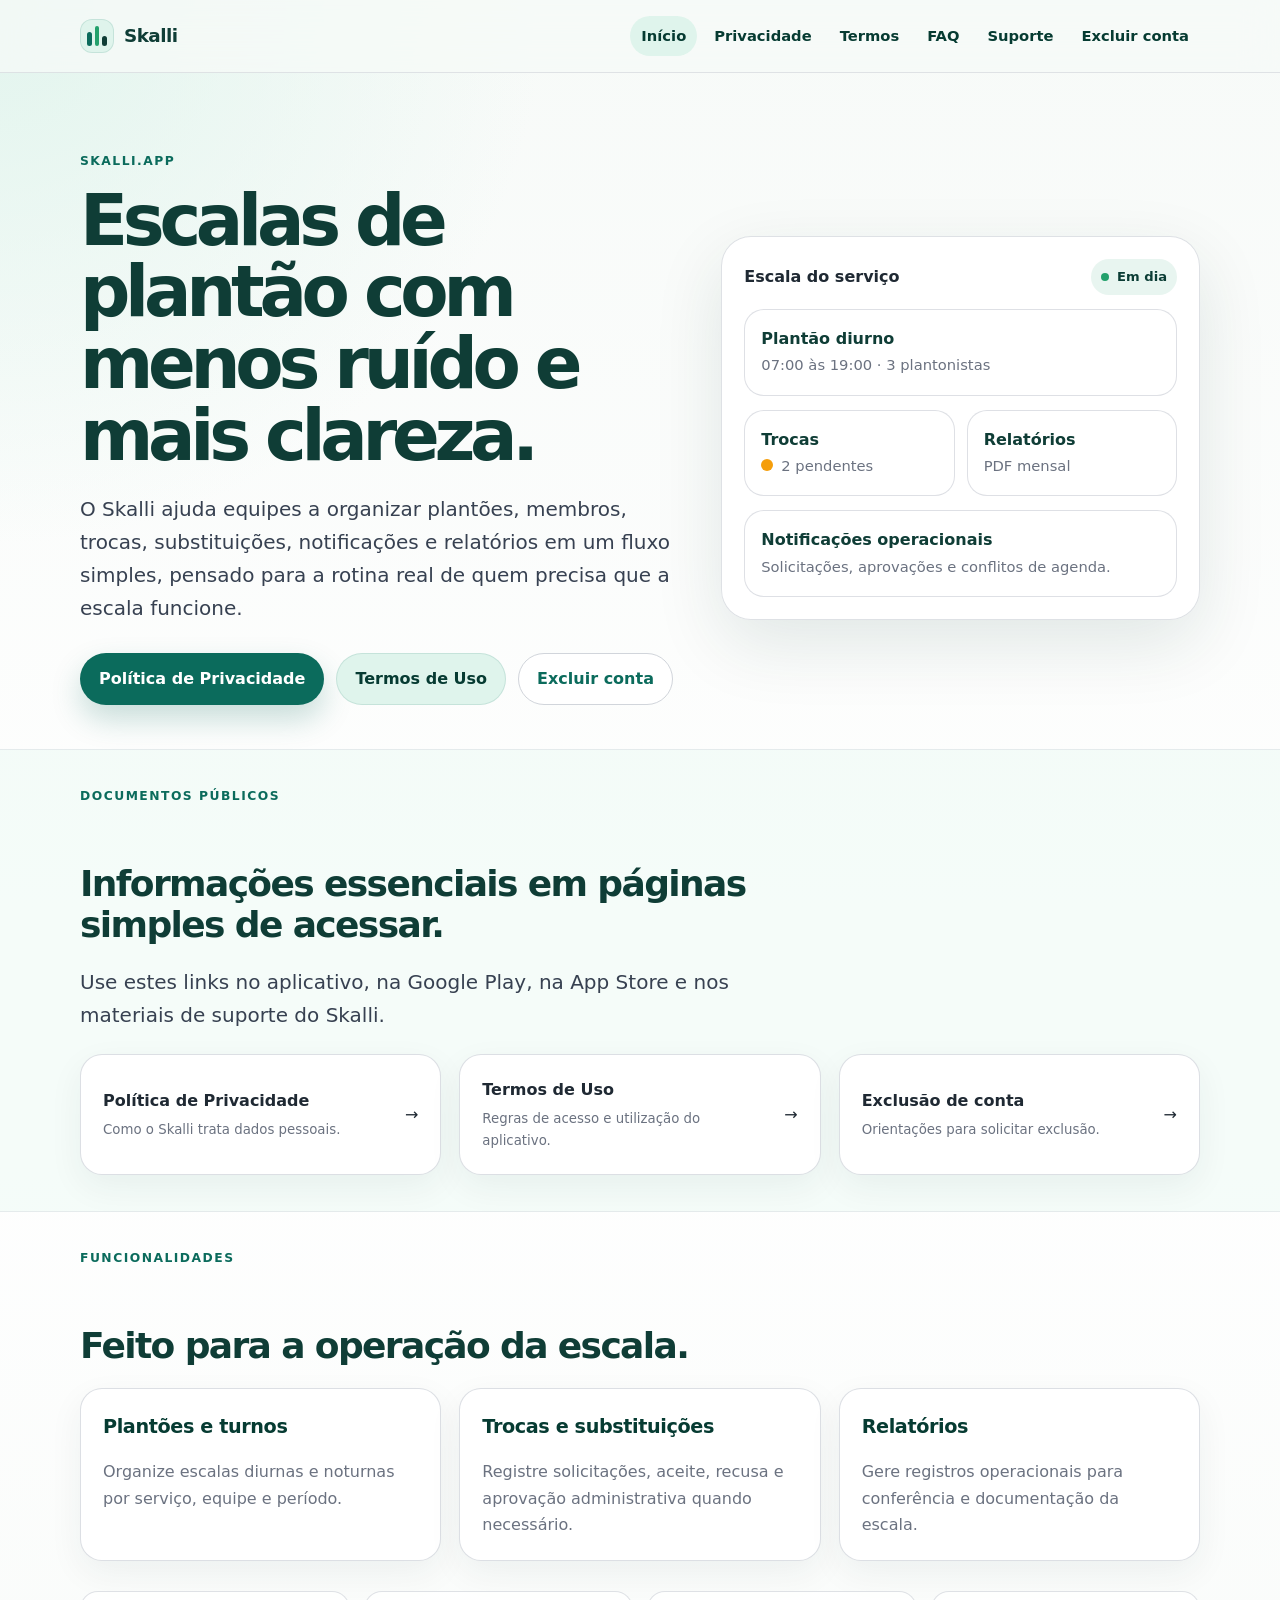
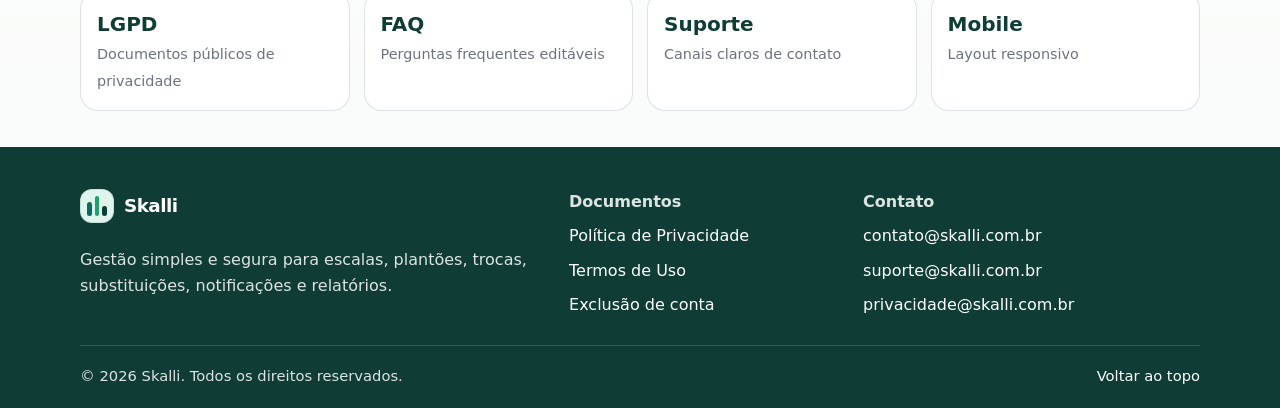
==== index.html @ e12bf433 "Add files via upload" ====
<!doctype html>
<html lang="pt-BR">
<head>
  <meta charset="utf-8">
  <meta name="viewport" content="width=device-width, initial-scale=1">
  <title>Início | Skalli</title>
  <meta name="description" content="Skalli - gestão de escalas profissionais">
  <meta name="theme-color" content="#0b6b5c">
  <link rel="stylesheet" href="assets/css/styles.css">
</head>
<body>
  <a class="skip-link" href="#conteudo">Pular para o conteúdo</a>
  <header class="site-header">
    <div class="container header-inner">
      <a class="brand" href="" aria-label="Skalli - início">
        <span class="brand-mark" aria-hidden="true"><i></i><i></i><i></i></span>
        <span>Skalli</span>
      </a>
      <nav class="site-nav" aria-label="Navegação principal">
        <a class="active" href="">Início</a><a class="" href="privacidade/">Privacidade</a><a class="" href="termos/">Termos</a><a class="" href="faq/">FAQ</a><a class="" href="suporte/">Suporte</a><a class="" href="excluir-conta/">Excluir conta</a>
      </nav>
    </div>
  </header>
  <main id="conteudo">
    
<section class="hero">
  <div class="container hero-grid">
    <div>
      <p class="eyebrow">Skalli.app</p>
      <h1>Escalas de plantão com menos ruído e mais clareza.</h1>
      <p class="lead">O Skalli ajuda equipes a organizar plantões, membros, trocas, substituições, notificações e relatórios em um fluxo simples, pensado para a rotina real de quem precisa que a escala funcione.</p>
      <div class="hero-actions">
        <a class="button primary" href="privacidade/">Política de Privacidade</a>
        <a class="button secondary" href="termos/">Termos de Uso</a>
        <a class="button light" href="excluir-conta/">Excluir conta</a>
      </div>
    </div>
    <div class="mock-card app-preview" aria-label="Prévia ilustrativa do Skalli">
      <div class="preview-top">
        <strong>Escala do serviço</strong>
        <span class="pill">Em dia</span>
      </div>
      <div class="shift-card">
        <strong>Plantão diurno</strong>
        <span>07:00 às 19:00 · 3 plantonistas</span>
      </div>
      <div class="preview-row">
        <div class="shift-card"><strong>Trocas</strong><span><span class="status-dot"></span>2 pendentes</span></div>
        <div class="shift-card"><strong>Relatórios</strong><span>PDF mensal</span></div>
      </div>
      <div class="shift-card">
        <strong>Notificações operacionais</strong>
        <span>Solicitações, aprovações e conflitos de agenda.</span>
      </div>
    </div>
  </div>
</section>
<section class="section alt">
  <div class="container">
    <div class="section-heading">
      <p class="eyebrow">Documentos públicos</p>
      <h2>Informações essenciais em páginas simples de acessar.</h2>
      <p class="lead">Use estes links no aplicativo, na Google Play, na App Store e nos materiais de suporte do Skalli.</p>
    </div>
    <div class="card-grid">
      <a class="card card-link" href="privacidade/"><span><strong>Política de Privacidade</strong><small>Como o Skalli trata dados pessoais.</small></span><span>→</span></a>
      <a class="card card-link" href="termos/"><span><strong>Termos de Uso</strong><small>Regras de acesso e utilização do aplicativo.</small></span><span>→</span></a>
      <a class="card card-link" href="excluir-conta/"><span><strong>Exclusão de conta</strong><small>Orientações para solicitar exclusão.</small></span><span>→</span></a>
    </div>
  </div>
</section>
<section class="section">
  <div class="container">
    <div class="section-heading">
      <p class="eyebrow">Funcionalidades</p>
      <h2>Feito para a operação da escala.</h2>
    </div>
    <div class="card-grid">
      <div class="card"><h3>Plantões e turnos</h3><p>Organize escalas diurnas e noturnas por serviço, equipe e período.</p></div>
      <div class="card"><h3>Trocas e substituições</h3><p>Registre solicitações, aceite, recusa e aprovação administrativa quando necessário.</p></div>
      <div class="card"><h3>Relatórios</h3><p>Gere registros operacionais para conferência e documentação da escala.</p></div>
    </div>
    <div class="info-strip">
      <div class="metric"><strong>LGPD</strong><span>Documentos públicos de privacidade</span></div>
      <div class="metric"><strong>FAQ</strong><span>Perguntas frequentes editáveis</span></div>
      <div class="metric"><strong>Suporte</strong><span>Canais claros de contato</span></div>
      <div class="metric"><strong>Mobile</strong><span>Layout responsivo</span></div>
    </div>
  </div>
</section>

  </main>
  <footer class="site-footer">
    <div class="container footer-grid">
      <div>
        <a class="brand footer-brand" href="" aria-label="Skalli - início">
          <span class="brand-mark" aria-hidden="true"><i></i><i></i><i></i></span>
          <span>Skalli</span>
        </a>
        <p>Gestão simples e segura para escalas, plantões, trocas, substituições, notificações e relatórios.</p>
      </div>
      <div>
        <strong>Documentos</strong>
        <a href="privacidade/">Política de Privacidade</a>
        <a href="termos/">Termos de Uso</a>
        <a href="excluir-conta/">Exclusão de conta</a>
      </div>
      <div>
        <strong>Contato</strong>
        <a href="mailto:contato@skalli.com.br">contato@skalli.com.br</a>
        <a href="mailto:suporte@skalli.com.br">suporte@skalli.com.br</a>
        <a href="mailto:privacidade@skalli.com.br">privacidade@skalli.com.br</a>
      </div>
    </div>
    <div class="container footer-bottom">
      <span>© 2026 Skalli. Todos os direitos reservados.</span>
      <a href="#conteudo">Voltar ao topo</a>
    </div>
  </footer>
</body>
</html>
---- assets/css/styles.css ----
:root {
  --primary: #0b6b5c;
  --secondary: #22a06b;
  --tertiary: #84b8a7;
  --alternate: #e5e7eb;
  --text: #1f2933;
  --muted: #6b7280;
  --bg: #f7faf8;
  --surface: #ffffff;
  --accent-1: #0f3d36;
  --accent-2: #dff4ec;
  --accent-3: #d1d5db;
  --accent-4: #f3f6f4;
  --success: #22a06b;
  --error: #c62828;
  --warning: #f59e0b;
  --info: #2563eb;
  --primary-container: #dff4ec;
  --on-primary-container: #063b32;
  --secondary-container: #e8f5f0;
  --on-secondary-container: #0b3d35;
  --surface-variant: #f3f6f4;
  --on-surface-variant: #6b7280;
  --on-primary-80: #374151;
  --accent-10: #fff4e5;
  --shadow: 0 24px 70px rgba(6, 59, 50, .11);
  --radius-xl: 30px;
  --radius-lg: 22px;
  --radius-md: 16px;
}
* { box-sizing: border-box; }
html { scroll-behavior: smooth; }
body {
  margin: 0;
  font-family: Inter, ui-sans-serif, system-ui, -apple-system, BlinkMacSystemFont, "Segoe UI", sans-serif;
  color: var(--text);
  background:
    radial-gradient(circle at top left, rgba(223, 244, 236, .88), transparent 34rem),
    linear-gradient(180deg, #f7faf8 0%, #ffffff 52%, #f7faf8 100%);
  line-height: 1.65;
}
a { color: var(--primary); text-decoration: none; }
a:hover { text-decoration: underline; }
.container { width: min(1120px, calc(100% - 32px)); margin: 0 auto; }
.skip-link { position: absolute; left: -999px; top: 8px; background: var(--primary); color: #fff; padding: 10px 14px; border-radius: 999px; z-index: 10; }
.skip-link:focus { left: 16px; }
.site-header { position: sticky; top: 0; z-index: 5; backdrop-filter: blur(18px); background: rgba(247,250,248,.78); border-bottom: 1px solid rgba(209,213,219,.65); }
.header-inner { display: flex; align-items: center; justify-content: space-between; gap: 20px; padding: 16px 0; }
.brand { display: inline-flex; align-items: center; gap: 10px; color: var(--accent-1); font-weight: 820; font-size: 1.15rem; letter-spacing: -.03em; }
.brand:hover { text-decoration: none; }
.brand-mark { width: 34px; height: 34px; border-radius: 12px; background: var(--primary-container); display: inline-flex; align-items: end; justify-content: center; gap: 3px; padding: 7px; box-shadow: inset 0 0 0 1px rgba(11,107,92,.12); }
.brand-mark i { display: block; width: 6px; border-radius: 999px; background: var(--primary); }
.brand-mark i:nth-child(1) { height: 14px; }
.brand-mark i:nth-child(2) { height: 20px; background: var(--secondary); }
.brand-mark i:nth-child(3) { height: 10px; background: var(--accent-1); }
.site-nav { display: flex; align-items: center; gap: 6px; flex-wrap: wrap; justify-content: flex-end; }
.site-nav a { color: var(--on-primary-container); font-weight: 680; font-size: .92rem; padding: 8px 11px; border-radius: 999px; }
.site-nav a:hover, .site-nav a.active { background: var(--primary-container); text-decoration: none; }
.hero { padding: 78px 0 44px; }
.hero-grid { display: grid; grid-template-columns: 1.12fr .88fr; gap: 32px; align-items: center; }
.eyebrow { margin: 0 0 14px; text-transform: uppercase; letter-spacing: .12em; font-size: .77rem; color: var(--primary); font-weight: 850; }
h1 { margin: 0; font-size: clamp(2.15rem, 6vw, 4.4rem); line-height: 1.02; letter-spacing: -.075em; color: var(--accent-1); }
h2 { margin: 56px 0 16px; font-size: clamp(1.55rem, 4vw, 2.25rem); line-height: 1.16; letter-spacing: -.045em; color: var(--accent-1); }
h3 { margin: 34px 0 12px; font-size: 1.2rem; letter-spacing: -.02em; color: var(--on-primary-container); }
.lead { max-width: 720px; font-size: clamp(1.05rem, 2vw, 1.25rem); color: var(--on-primary-80, #374151); margin: 20px 0 0; }
.hero-actions { display: flex; gap: 12px; flex-wrap: wrap; margin-top: 28px; }
.button { display: inline-flex; align-items: center; justify-content: center; min-height: 46px; padding: 12px 18px; border-radius: 999px; font-weight: 800; border: 1px solid transparent; }
.button.primary { background: var(--primary); color: white; box-shadow: 0 14px 30px rgba(11,107,92,.22); }
.button.secondary { background: var(--primary-container); color: var(--on-primary-container); border-color: rgba(11,107,92,.12); }
.button.light { background: white; color: var(--primary); border-color: var(--accent-3); }
.button:hover { text-decoration: none; transform: translateY(-1px); }
.mock-card { background: rgba(255,255,255,.88); border: 1px solid rgba(209,213,219,.7); border-radius: var(--radius-xl); box-shadow: var(--shadow); padding: 22px; }
.app-preview { display: grid; gap: 14px; }
.preview-top { display: flex; justify-content: space-between; align-items: center; }
.pill { display: inline-flex; align-items: center; gap: 8px; border-radius: 999px; padding: 7px 10px; background: var(--secondary-container); color: var(--on-secondary-container); font-weight: 800; font-size: .82rem; }
.pill::before { content: ""; width: 8px; height: 8px; border-radius: 50%; background: var(--success); }
.shift-card { border: 1px solid rgba(209,213,219,.72); border-radius: 20px; padding: 16px; background: #fff; }
.shift-card strong { display:block; color: var(--accent-1); }
.shift-card span { color: var(--muted); font-size: .92rem; }
.preview-row { display: grid; grid-template-columns: 1fr 1fr; gap: 12px; }
.status-dot { width: 12px; height: 12px; border-radius: 99px; background: var(--warning); display: inline-block; margin-right: 8px; }
.section { padding: 36px 0; }
.section.alt { background: rgba(223,244,236,.32); border-block: 1px solid rgba(209,213,219,.45); }
.section-heading { max-width: 780px; margin-bottom: 22px; }
.card-grid { display: grid; grid-template-columns: repeat(3, 1fr); gap: 18px; }
.card { background: var(--surface); border: 1px solid rgba(209,213,219,.75); border-radius: var(--radius-lg); padding: 22px; box-shadow: 0 12px 35px rgba(6,59,50,.06); }
.card h3 { margin-top: 0; }
.card p { color: var(--muted); margin-bottom: 0; }
.card-link { display:flex; justify-content:space-between; gap:16px; align-items:center; color: var(--text); }
.card-link:hover { text-decoration: none; border-color: var(--tertiary); }
.card-link small { color: var(--muted); display: block; margin-top: 5px; }
.legal-layout { display: grid; grid-template-columns: minmax(0, 1fr) 280px; gap: 34px; align-items: start; padding: 46px 0 70px; }
.legal-content { background: rgba(255,255,255,.92); border: 1px solid rgba(209,213,219,.75); border-radius: var(--radius-xl); padding: clamp(22px, 4vw, 46px); box-shadow: var(--shadow); }
.legal-hero { padding-bottom: 24px; border-bottom: 1px solid rgba(209,213,219,.7); margin-bottom: 20px; }
.doc-meta { display: inline-block; margin-top: 18px; padding: 8px 12px; border-radius: 999px; background: var(--primary-container); color: var(--on-primary-container); font-weight: 740; font-size: .9rem; }
.legal-content p { margin: 14px 0; }
.legal-content ul, .legal-content ol { background: var(--surface-variant); border-radius: var(--radius-md); padding: 16px 18px 16px 38px; }
.legal-content li { margin: 6px 0; }
.anchor { opacity: 0; margin-right: 8px; font-weight: 800; }
h2:hover .anchor, h3:hover .anchor { opacity: .55; text-decoration: none; }
.toc { position: sticky; top: 92px; background: rgba(255,255,255,.9); border: 1px solid rgba(209,213,219,.75); border-radius: 22px; padding: 18px; max-height: calc(100vh - 118px); overflow: auto; box-shadow: 0 12px 35px rgba(6,59,50,.06); }
.toc strong { display:block; margin-bottom: 10px; color: var(--accent-1); }
.toc ol { list-style: none; padding: 0; margin: 0; display:grid; gap: 8px; }
.toc a { color: var(--muted); font-size: .88rem; }
.toc a:hover { color: var(--primary); }
.detail-card { background: var(--primary-container); border-radius: var(--radius-md); padding: 16px; margin: 16px 0; display: grid; gap: 8px; }
.detail-row { display: grid; grid-template-columns: minmax(120px, .38fr) 1fr; gap: 10px; align-items: baseline; }
.detail-row strong { color: var(--on-primary-container); }
.definition { display: grid; grid-template-columns: minmax(150px, .32fr) 1fr; gap: 12px; padding: 12px 0; border-bottom: 1px solid rgba(209,213,219,.75); }
.definition strong { color: var(--accent-1); }
.info-strip { display: grid; grid-template-columns: repeat(4, 1fr); gap: 14px; margin-top: 30px; }
.metric { background: rgba(255,255,255,.82); border:1px solid rgba(209,213,219,.7); border-radius: 18px; padding: 16px; }
.metric strong { display:block; color: var(--accent-1); font-size: 1.25rem; }
.metric span { color: var(--muted); font-size: .9rem; }
.page-hero { padding: 58px 0 12px; }
.content-card { background: rgba(255,255,255,.92); border: 1px solid rgba(209,213,219,.75); border-radius: var(--radius-xl); padding: clamp(22px, 4vw, 42px); box-shadow: var(--shadow); margin: 24px 0 66px; }
.steps { counter-reset: steps; display:grid; gap:14px; padding:0; list-style:none; }
.steps li { counter-increment: steps; background: var(--surface-variant); border-radius: 18px; padding: 16px 18px 16px 56px; position: relative; }
.steps li::before { content: counter(steps); position:absolute; left:16px; top:16px; width:28px; height:28px; border-radius:50%; background: var(--primary); color:white; display:grid; place-items:center; font-weight: 850; }
.callout { border-left: 5px solid var(--warning); background: var(--accent-10, #fff4e5); border-radius: 18px; padding: 16px 18px; margin: 18px 0; }
.faq-list { display:grid; gap: 12px; }
details { background: #fff; border: 1px solid rgba(209,213,219,.75); border-radius: 18px; padding: 16px 18px; }
summary { cursor: pointer; font-weight: 820; color: var(--accent-1); }
details p { margin-bottom: 0; color: var(--muted); }
.site-footer { background: var(--accent-1); color: rgba(255,255,255,.86); padding: 42px 0 20px; }
.site-footer a { color: #fff; }
.footer-grid { display: grid; grid-template-columns: 1.3fr .75fr .95fr; gap: 28px; }
.footer-grid > div { display:grid; gap: 8px; align-content: start; }
.footer-brand { color:#fff; }
.footer-bottom { display:flex; justify-content:space-between; gap:20px; border-top: 1px solid rgba(255,255,255,.15); margin-top: 26px; padding-top: 18px; font-size: .92rem; }
@media (max-width: 900px) {
  .header-inner { align-items:flex-start; flex-direction: column; }
  .site-nav { justify-content:flex-start; }
  .hero-grid, .legal-layout, .footer-grid { grid-template-columns: 1fr; }
  .toc { position: static; order: -1; max-height: none; }
  .card-grid, .info-strip { grid-template-columns: 1fr 1fr; }
}
@media (max-width: 620px) {
  .container { width: min(100% - 24px, 1120px); }
  .hero { padding-top: 42px; }
  .card-grid, .info-strip, .preview-row, .detail-row, .definition { grid-template-columns: 1fr; }
  .site-nav a { font-size: .86rem; padding: 7px 9px; }
  .footer-bottom { flex-direction: column; }
}
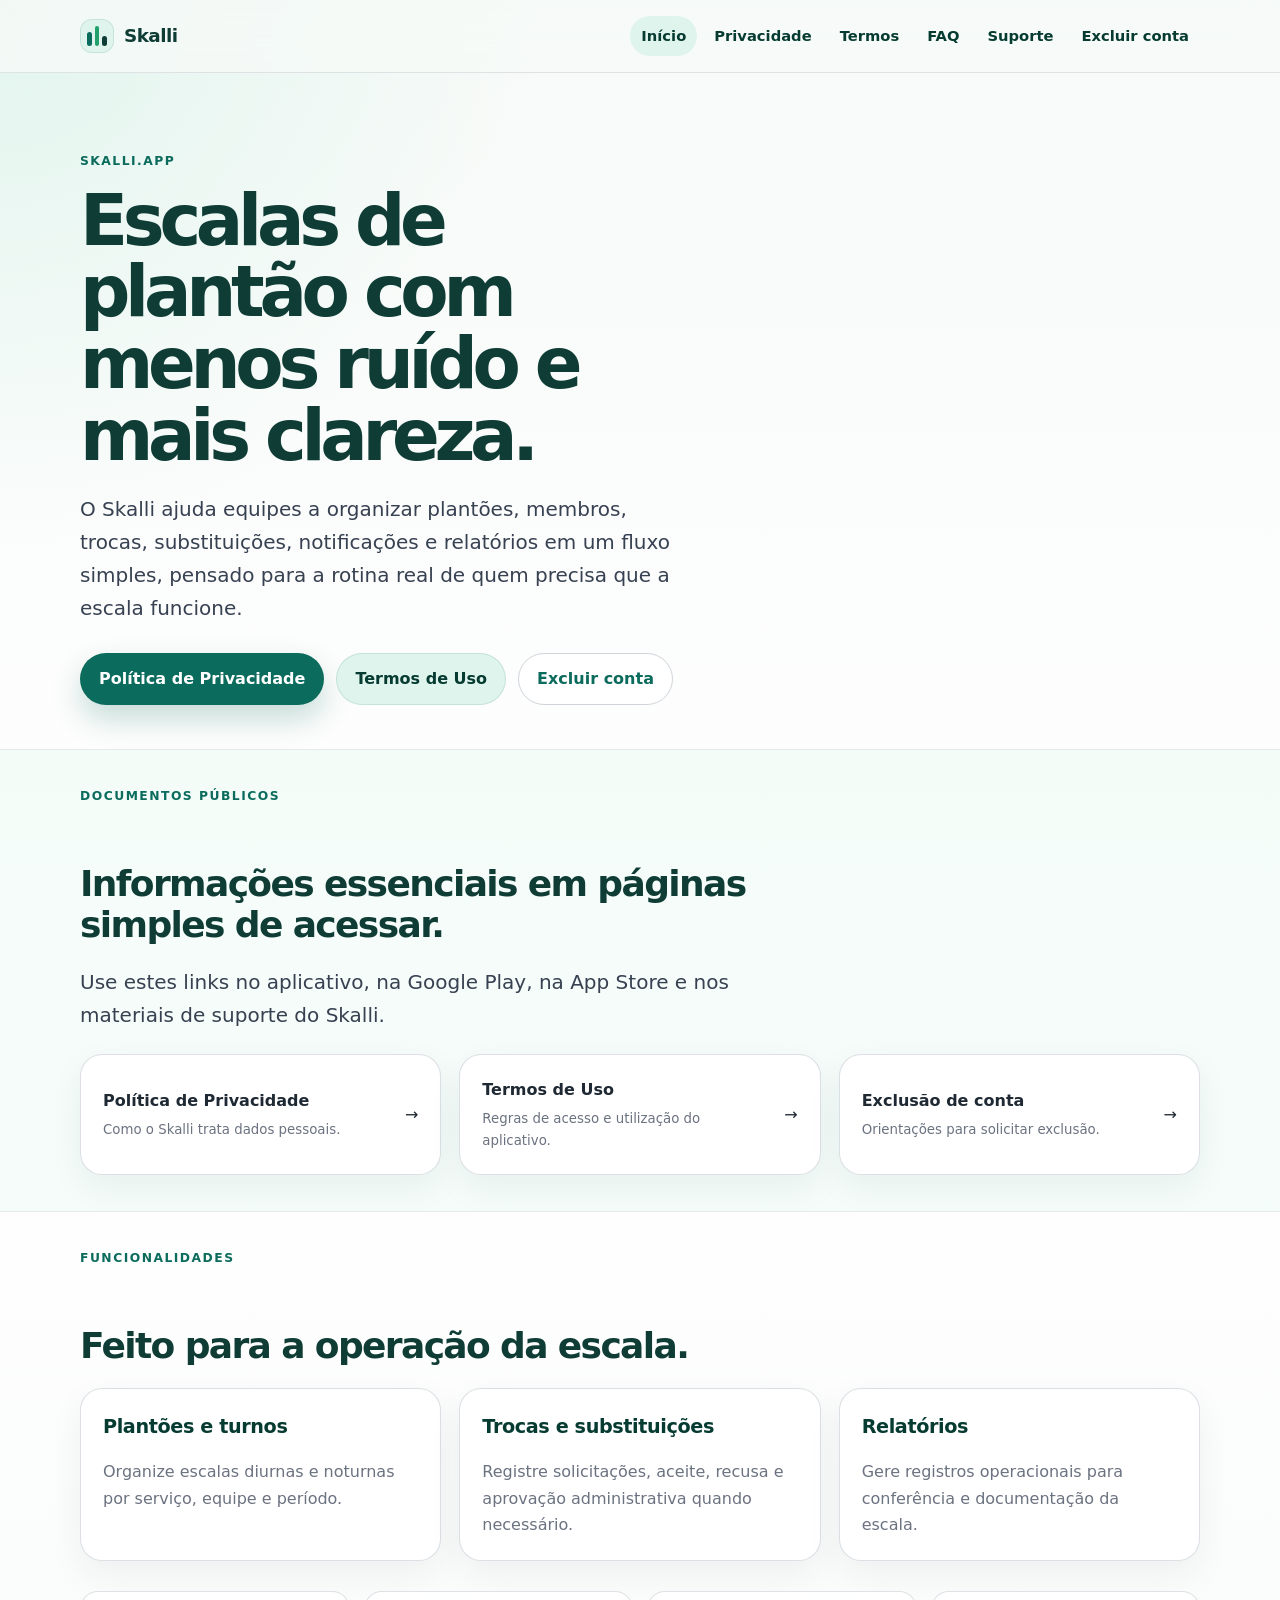
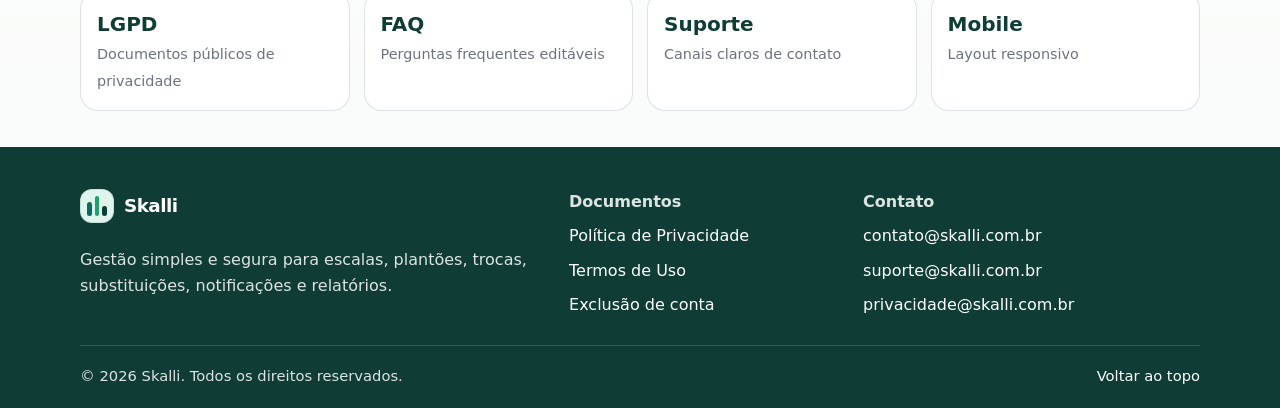
==== commit 1309cf15: "Update index.html" ====
--- a/index.html
+++ b/index.html
@@ -23,34 +23,16 @@
   </header>
   <main id="conteudo">
     
-<section class="hero">
-  <div class="container hero-grid">
-    <div>
+<section class="hero hero-centered">
+  <div class="container hero-grid hero-grid-centered">
+    <div class="hero-copy">
       <p class="eyebrow">Skalli.app</p>
       <h1>Escalas de plantão com menos ruído e mais clareza.</h1>
       <p class="lead">O Skalli ajuda equipes a organizar plantões, membros, trocas, substituições, notificações e relatórios em um fluxo simples, pensado para a rotina real de quem precisa que a escala funcione.</p>
-      <div class="hero-actions">
+      <div class="hero-actions hero-actions-centered">
         <a class="button primary" href="privacidade/">Política de Privacidade</a>
         <a class="button secondary" href="termos/">Termos de Uso</a>
         <a class="button light" href="excluir-conta/">Excluir conta</a>
-      </div>
-    </div>
-    <div class="mock-card app-preview" aria-label="Prévia ilustrativa do Skalli">
-      <div class="preview-top">
-        <strong>Escala do serviço</strong>
-        <span class="pill">Em dia</span>
-      </div>
-      <div class="shift-card">
-        <strong>Plantão diurno</strong>
-        <span>07:00 às 19:00 · 3 plantonistas</span>
-      </div>
-      <div class="preview-row">
-        <div class="shift-card"><strong>Trocas</strong><span><span class="status-dot"></span>2 pendentes</span></div>
-        <div class="shift-card"><strong>Relatórios</strong><span>PDF mensal</span></div>
-      </div>
-      <div class="shift-card">
-        <strong>Notificações operacionais</strong>
-        <span>Solicitações, aprovações e conflitos de agenda.</span>
       </div>
     </div>
   </div>
@@ -118,4 +100,4 @@
     </div>
   </footer>
 </body>
-</html>+</html>
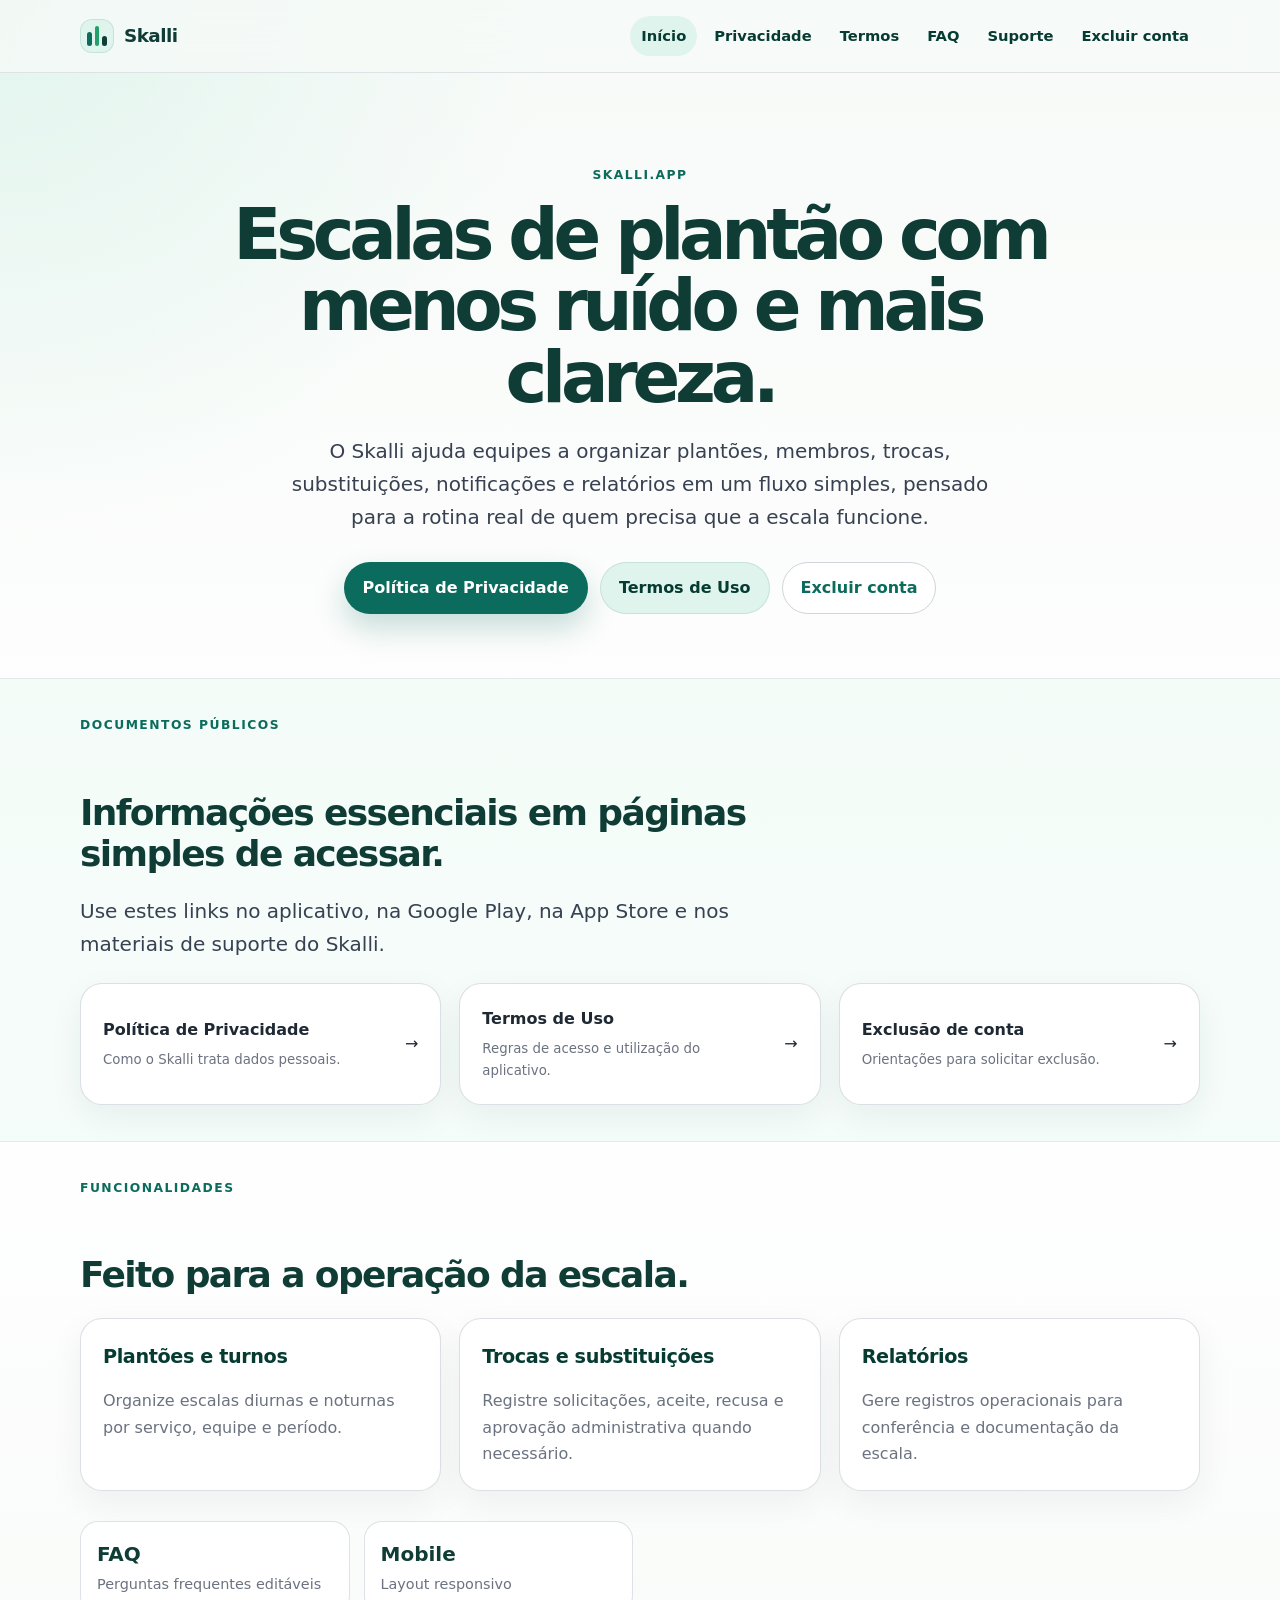
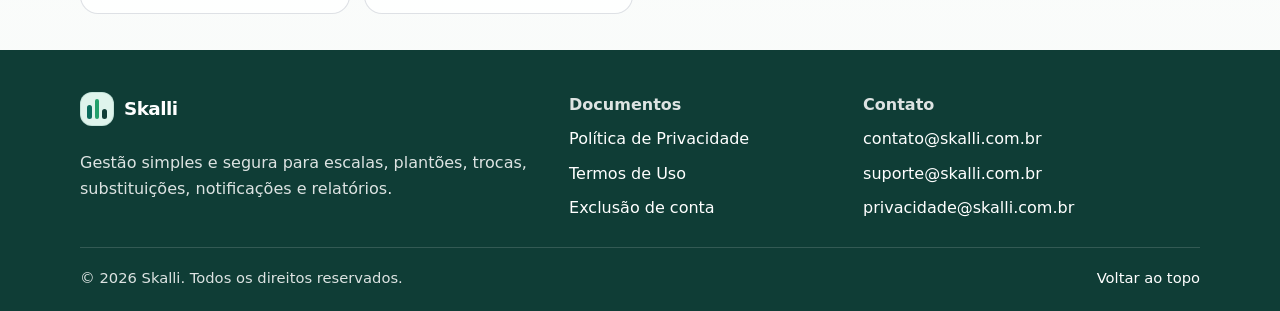
==== commit f433a479: "Update index.html" ====
--- a/index.html
+++ b/index.html
@@ -63,9 +63,7 @@
       <div class="card"><h3>Relatórios</h3><p>Gere registros operacionais para conferência e documentação da escala.</p></div>
     </div>
     <div class="info-strip">
-      <div class="metric"><strong>LGPD</strong><span>Documentos públicos de privacidade</span></div>
       <div class="metric"><strong>FAQ</strong><span>Perguntas frequentes editáveis</span></div>
-      <div class="metric"><strong>Suporte</strong><span>Canais claros de contato</span></div>
       <div class="metric"><strong>Mobile</strong><span>Layout responsivo</span></div>
     </div>
   </div>
--- a/assets/css/styles.css
+++ b/assets/css/styles.css
@@ -142,3 +142,39 @@
   .site-nav a { font-size: .86rem; padding: 7px 9px; }
   .footer-bottom { flex-direction: column; }
 }
+/* Ajustes visuais da página inicial e dos cards internos */
+
+.hero-centered {
+  padding: 92px 0 64px;
+}
+
+.hero-grid-centered {
+  grid-template-columns: 1fr;
+  justify-items: center;
+}
+
+.hero-copy {
+  max-width: 820px;
+  text-align: center;
+}
+
+.hero-copy .lead {
+  margin-left: auto;
+  margin-right: auto;
+}
+
+.hero-actions-centered {
+  justify-content: center;
+}
+
+.content-card {
+  max-width: 1100px;
+  margin-left: auto;
+  margin-right: auto;
+}
+
+@media (max-width: 900px) {
+  .hero-copy {
+    max-width: 100%;
+  }
+}
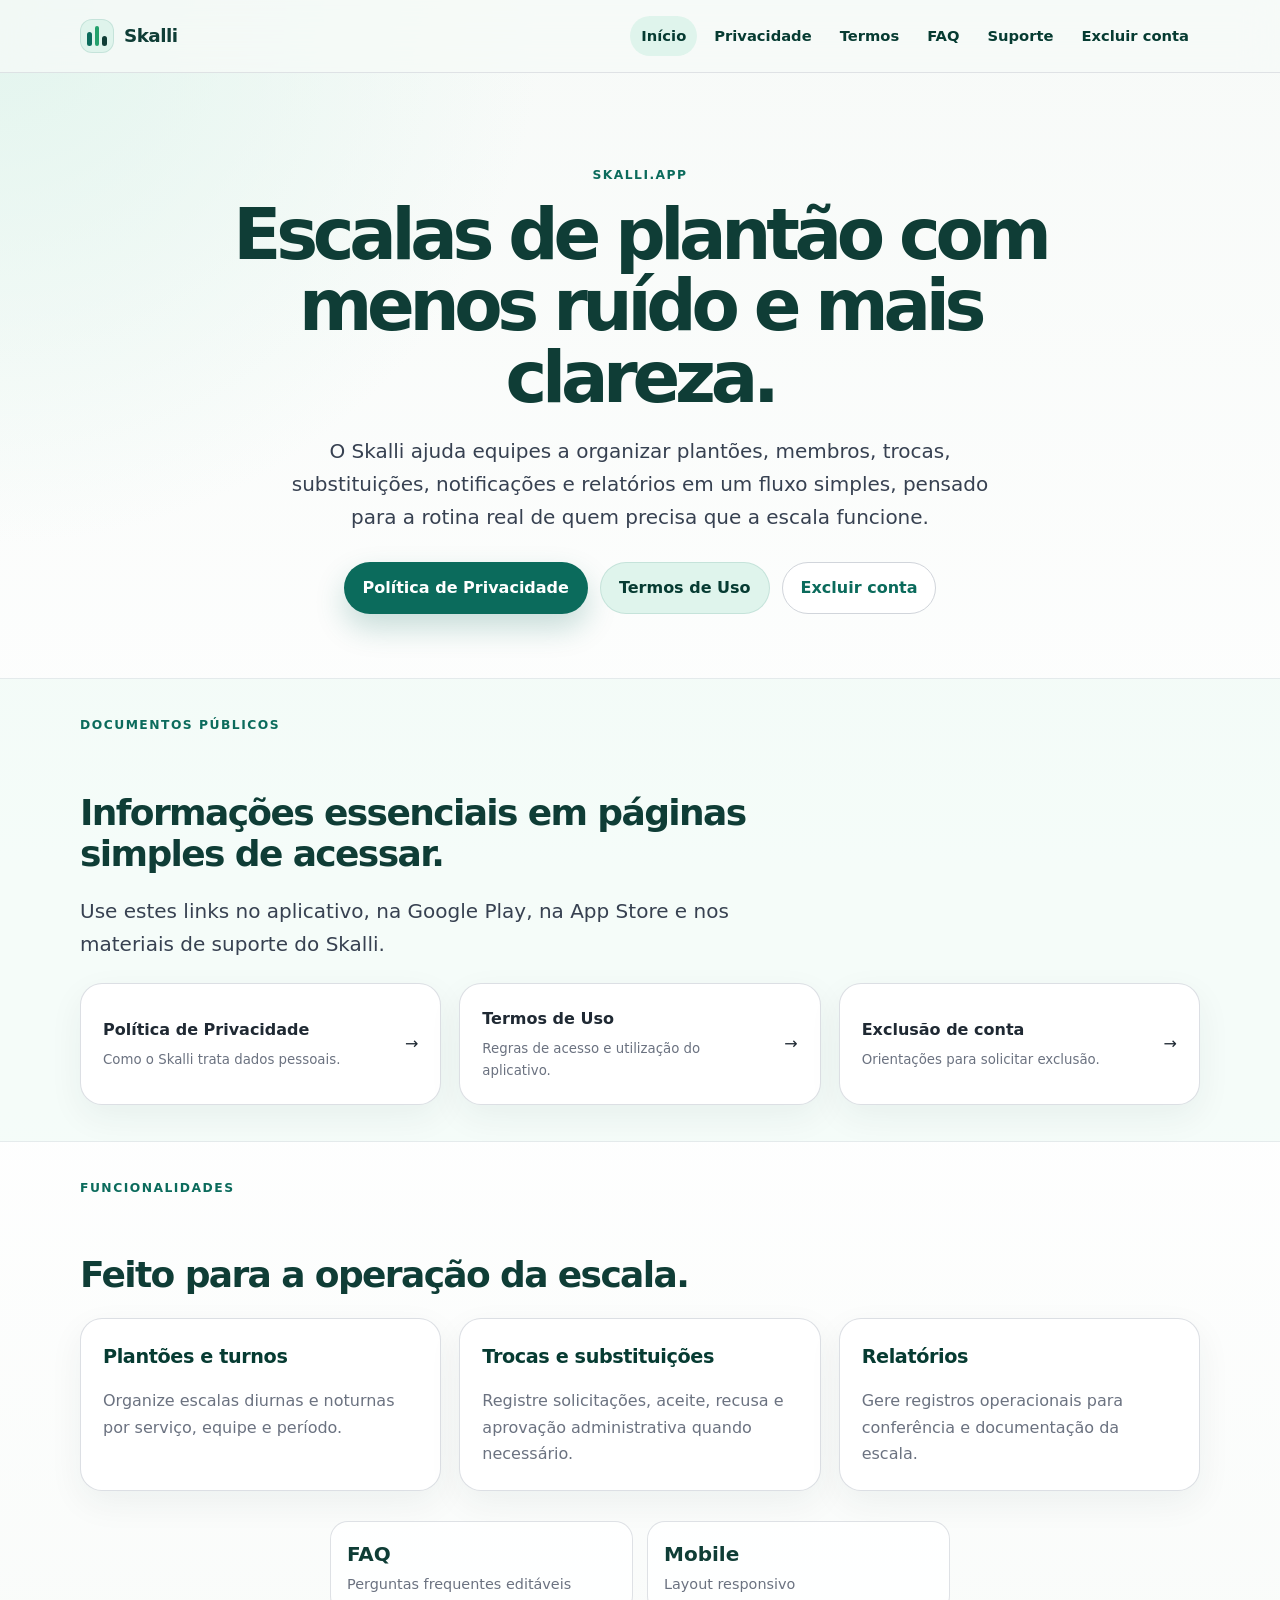
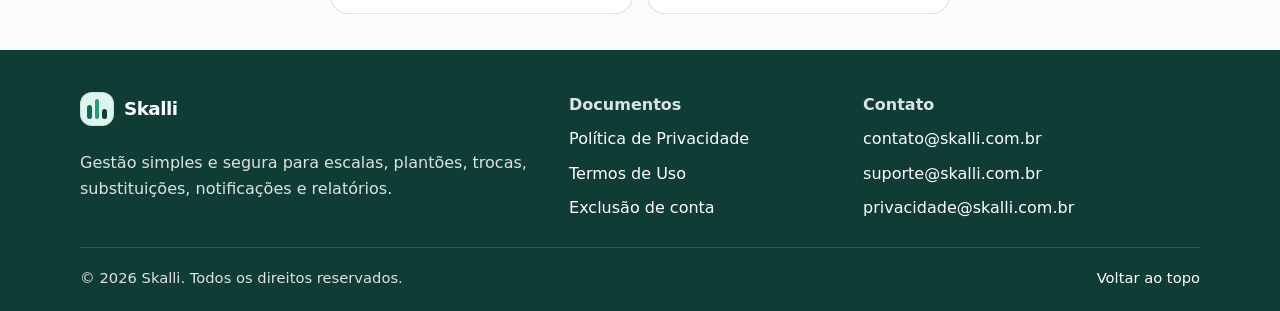
==== commit f522353d: "Update index.html" ====
--- a/index.html
+++ b/index.html
@@ -62,7 +62,7 @@
       <div class="card"><h3>Trocas e substituições</h3><p>Registre solicitações, aceite, recusa e aprovação administrativa quando necessário.</p></div>
       <div class="card"><h3>Relatórios</h3><p>Gere registros operacionais para conferência e documentação da escala.</p></div>
     </div>
-    <div class="info-strip">
+    <div class="info-strip info-strip-small">
       <div class="metric"><strong>FAQ</strong><span>Perguntas frequentes editáveis</span></div>
       <div class="metric"><strong>Mobile</strong><span>Layout responsivo</span></div>
     </div>
--- a/assets/css/styles.css
+++ b/assets/css/styles.css
@@ -178,3 +178,11 @@
     max-width: 100%;
   }
 }
+/* Ajuste da faixa de informações da home */
+
+.info-strip-small {
+  max-width: 620px;
+  margin-left: auto;
+  margin-right: auto;
+  grid-template-columns: repeat(2, 1fr);
+}
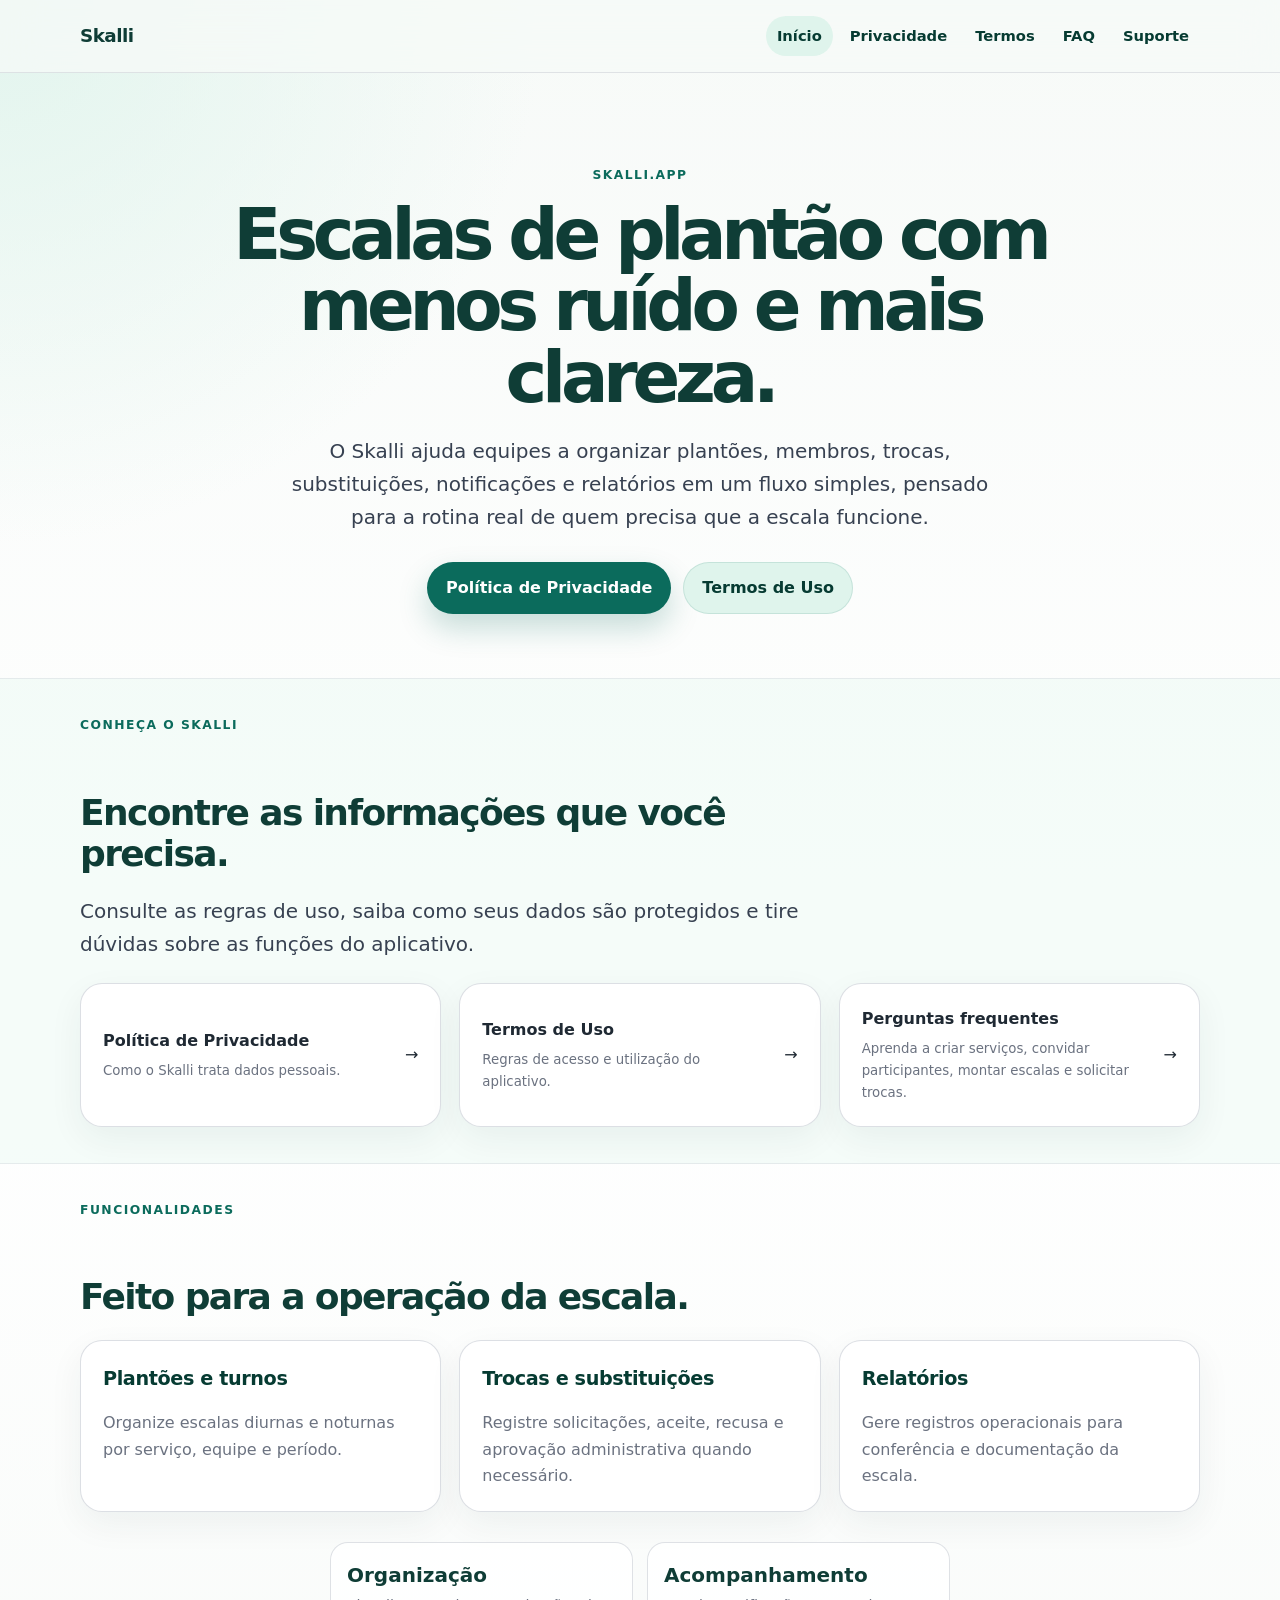
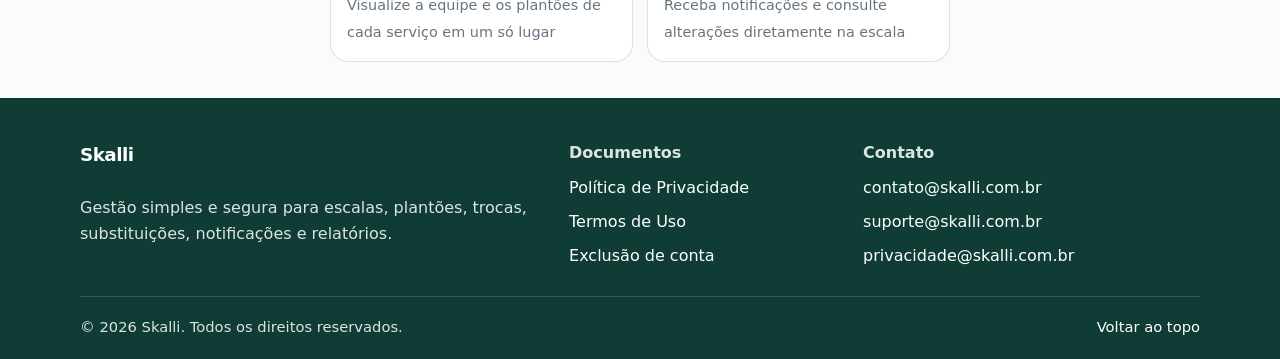
==== commit 021db2d8: "Atualiza página inicial e perguntas frequentes" ====
--- a/index.html
+++ b/index.html
@@ -17,7 +17,7 @@
         <span>Skalli</span>
       </a>
       <nav class="site-nav" aria-label="Navegação principal">
-        <a class="active" href="">Início</a><a class="" href="privacidade/">Privacidade</a><a class="" href="termos/">Termos</a><a class="" href="faq/">FAQ</a><a class="" href="suporte/">Suporte</a><a class="" href="excluir-conta/">Excluir conta</a>
+        <a class="active" href="">Início</a><a class="" href="privacidade/">Privacidade</a><a class="" href="termos/">Termos</a><a class="" href="faq/">FAQ</a><a class="" href="suporte/">Suporte</a>
       </nav>
     </div>
   </header>
@@ -32,7 +32,6 @@
       <div class="hero-actions hero-actions-centered">
         <a class="button primary" href="privacidade/">Política de Privacidade</a>
         <a class="button secondary" href="termos/">Termos de Uso</a>
-        <a class="button light" href="excluir-conta/">Excluir conta</a>
       </div>
     </div>
   </div>
@@ -40,14 +39,14 @@
 <section class="section alt">
   <div class="container">
     <div class="section-heading">
-      <p class="eyebrow">Documentos públicos</p>
-      <h2>Informações essenciais em páginas simples de acessar.</h2>
-      <p class="lead">Use estes links no aplicativo, na Google Play, na App Store e nos materiais de suporte do Skalli.</p>
+      <p class="eyebrow">Conheça o Skalli</p>
+      <h2>Encontre as informações que você precisa.</h2>
+      <p class="lead">Consulte as regras de uso, saiba como seus dados são protegidos e tire dúvidas sobre as funções do aplicativo.</p>
     </div>
     <div class="card-grid">
       <a class="card card-link" href="privacidade/"><span><strong>Política de Privacidade</strong><small>Como o Skalli trata dados pessoais.</small></span><span>→</span></a>
       <a class="card card-link" href="termos/"><span><strong>Termos de Uso</strong><small>Regras de acesso e utilização do aplicativo.</small></span><span>→</span></a>
-      <a class="card card-link" href="excluir-conta/"><span><strong>Exclusão de conta</strong><small>Orientações para solicitar exclusão.</small></span><span>→</span></a>
+      <a class="card card-link" href="faq/"><span><strong>Perguntas frequentes</strong><small>Aprenda a criar serviços, convidar participantes, montar escalas e solicitar trocas.</small></span><span>→</span></a>
     </div>
   </div>
 </section>
@@ -63,8 +62,8 @@
       <div class="card"><h3>Relatórios</h3><p>Gere registros operacionais para conferência e documentação da escala.</p></div>
     </div>
     <div class="info-strip info-strip-small">
-      <div class="metric"><strong>FAQ</strong><span>Perguntas frequentes editáveis</span></div>
-      <div class="metric"><strong>Mobile</strong><span>Layout responsivo</span></div>
+      <div class="metric"><strong>Organização</strong><span>Visualize a equipe e os plantões de cada serviço em um só lugar</span></div>
+      <div class="metric"><strong>Acompanhamento</strong><span>Receba notificações e consulte alterações diretamente na escala</span></div>
     </div>
   </div>
 </section>
--- a/assets/css/styles.css
+++ b/assets/css/styles.css
@@ -48,11 +48,54 @@
 .header-inner { display: flex; align-items: center; justify-content: space-between; gap: 20px; padding: 16px 0; }
 .brand { display: inline-flex; align-items: center; gap: 10px; color: var(--accent-1); font-weight: 820; font-size: 1.15rem; letter-spacing: -.03em; }
 .brand:hover { text-decoration: none; }
-.brand-mark { width: 34px; height: 34px; border-radius: 12px; background: var(--primary-container); display: inline-flex; align-items: end; justify-content: center; gap: 3px; padding: 7px; box-shadow: inset 0 0 0 1px rgba(11,107,92,.12); }
-.brand-mark i { display: block; width: 6px; border-radius: 999px; background: var(--primary); }
-.brand-mark i:nth-child(1) { height: 14px; }
-.brand-mark i:nth-child(2) { height: 20px; background: var(--secondary); }
-.brand-mark i:nth-child(3) { height: 10px; background: var(--accent-1); }
+.brand-mark {
+  position: relative;
+  width: 42px;
+  height: 42px;
+  flex: 0 0 42px;
+  display: inline-block;
+  border-radius: 12px;
+  background: #ffffff;
+  border: 1px solid rgba(11, 107, 92, 0.14);
+  box-shadow:
+    0 6px 16px rgba(6, 59, 50, 0.10),
+    inset 0 0 0 1px rgba(255, 255, 255, 0.9);
+}
+
+.brand-mark i {
+  position: absolute;
+  bottom: 8px;
+  display: block;
+  width: 4px;
+  border-radius: 999px;
+  background: var(--primary);
+}
+
+.brand-mark i:nth-child(1) {
+  left: 11px;
+  height: 12px;
+}
+
+.brand-mark i:nth-child(2) {
+  left: 18px;
+  height: 19px;
+}
+
+.brand-mark i:nth-child(3) {
+  left: 25px;
+  height: 18px;
+}
+
+.brand-mark::after {
+  content: "";
+  position: absolute;
+  width: 6px;
+  height: 6px;
+  left: 24px;
+  top: 9px;
+  border-radius: 2px;
+  background: var(--primary);
+}
 .site-nav { display: flex; align-items: center; gap: 6px; flex-wrap: wrap; justify-content: flex-end; }
 .site-nav a { color: var(--on-primary-container); font-weight: 680; font-size: .92rem; padding: 8px 11px; border-radius: 999px; }
 .site-nav a:hover, .site-nav a.active { background: var(--primary-container); text-decoration: none; }
@@ -186,3 +229,36 @@
   margin-right: auto;
   grid-template-columns: repeat(2, 1fr);
 }
+/* Centraliza a faixa com FAQ e Mobile */
+
+.info-strip-small {
+  max-width: 620px;
+  margin: 30px auto 0;
+  grid-template-columns: repeat(2, minmax(0, 1fr));
+}
+
+@media (max-width: 620px) {
+  .info-strip-small {
+    max-width: 100%;
+    grid-template-columns: 1fr;
+  }
+}
+/* Remove o ícone da marca e deixa apenas o nome Skalli */
+
+.site-header .brand-mark,
+.site-footer .brand-mark,
+.brand-mark {
+  display: none !important;
+  width: 0 !important;
+  height: 0 !important;
+  flex: 0 0 0 !important;
+  margin: 0 !important;
+  padding: 0 !important;
+  border: 0 !important;
+  box-shadow: none !important;
+}
+
+.brand {
+  gap: 0 !important;
+}ap: 0;
+
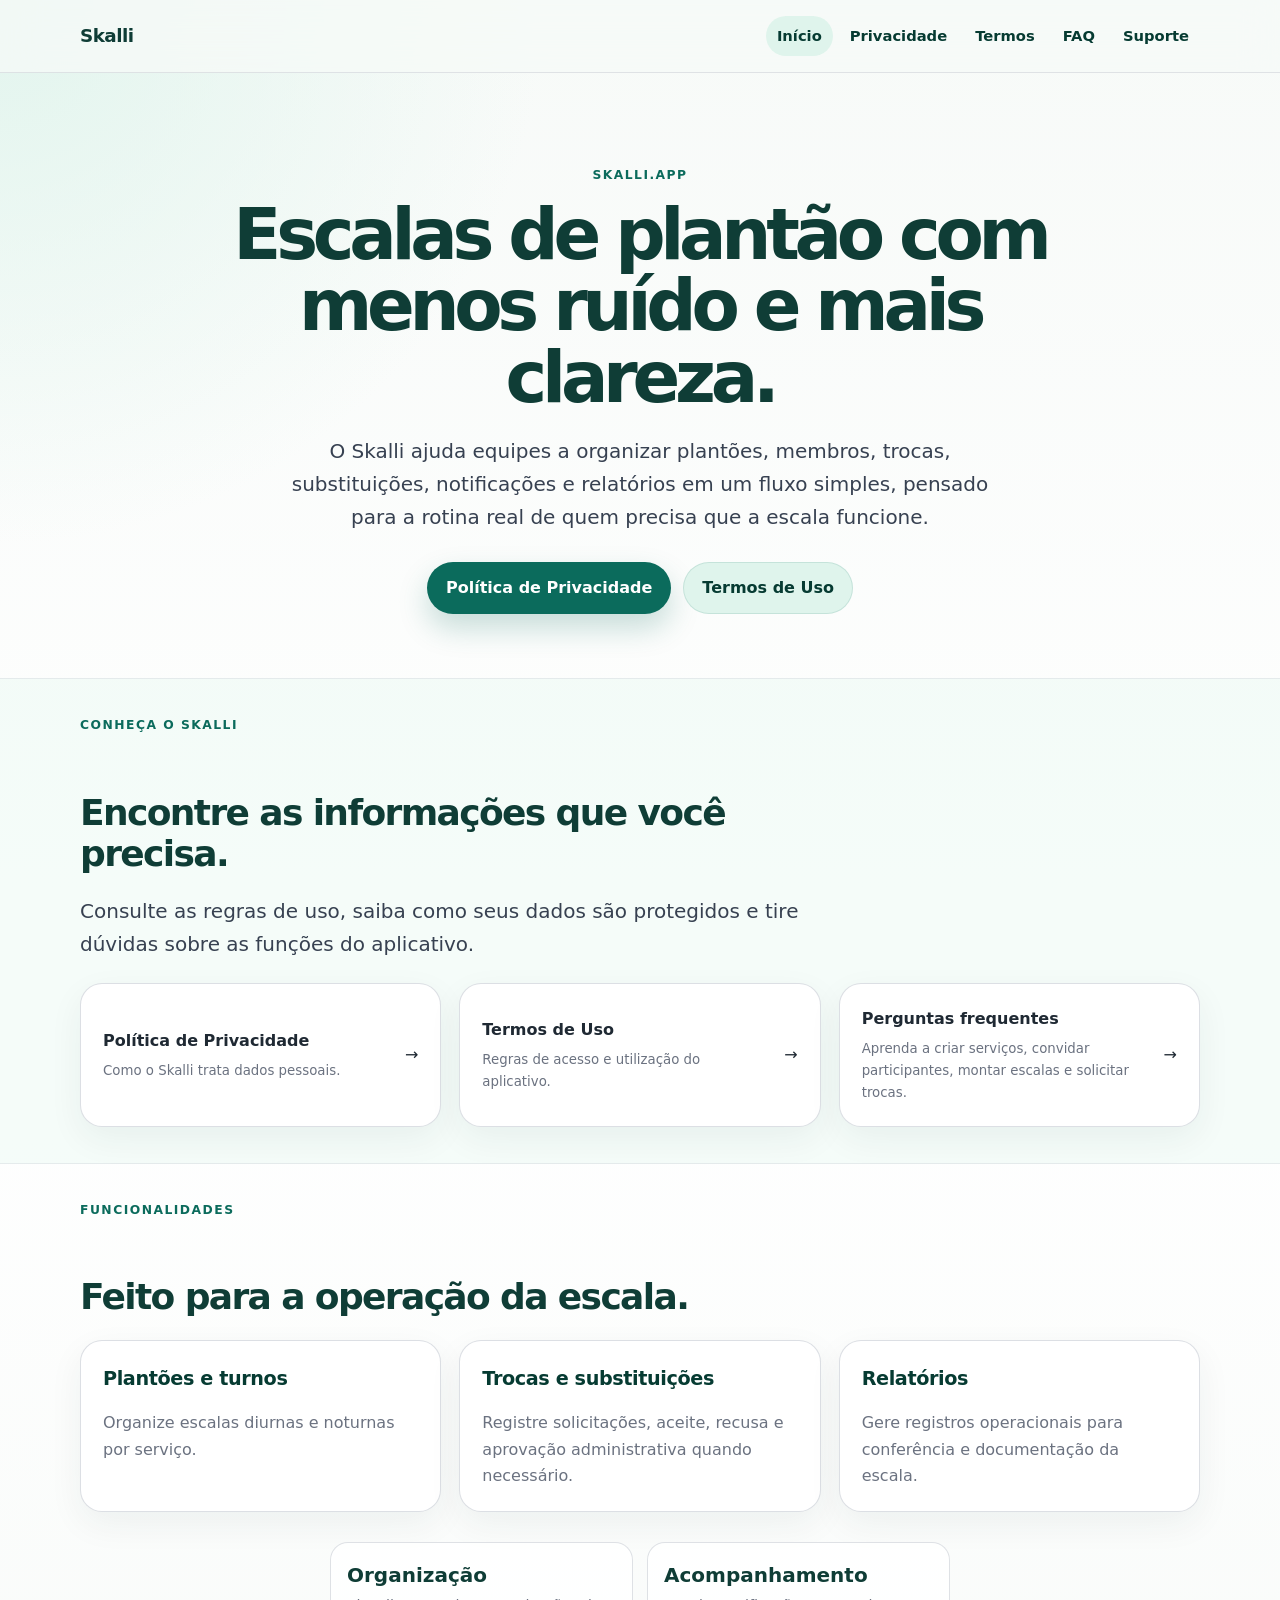
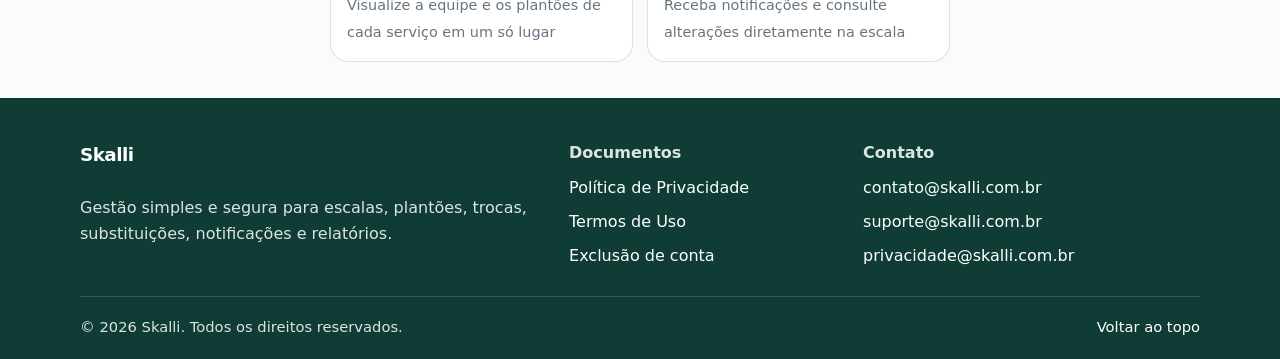
==== commit 922b8887: "Update index.html" ====
--- a/index.html
+++ b/index.html
@@ -57,7 +57,7 @@
       <h2>Feito para a operação da escala.</h2>
     </div>
     <div class="card-grid">
-      <div class="card"><h3>Plantões e turnos</h3><p>Organize escalas diurnas e noturnas por serviço, equipe e período.</p></div>
+      <div class="card"><h3>Plantões e turnos</h3><p>Organize escalas diurnas e noturnas por serviço.</p></div>
       <div class="card"><h3>Trocas e substituições</h3><p>Registre solicitações, aceite, recusa e aprovação administrativa quando necessário.</p></div>
       <div class="card"><h3>Relatórios</h3><p>Gere registros operacionais para conferência e documentação da escala.</p></div>
     </div>
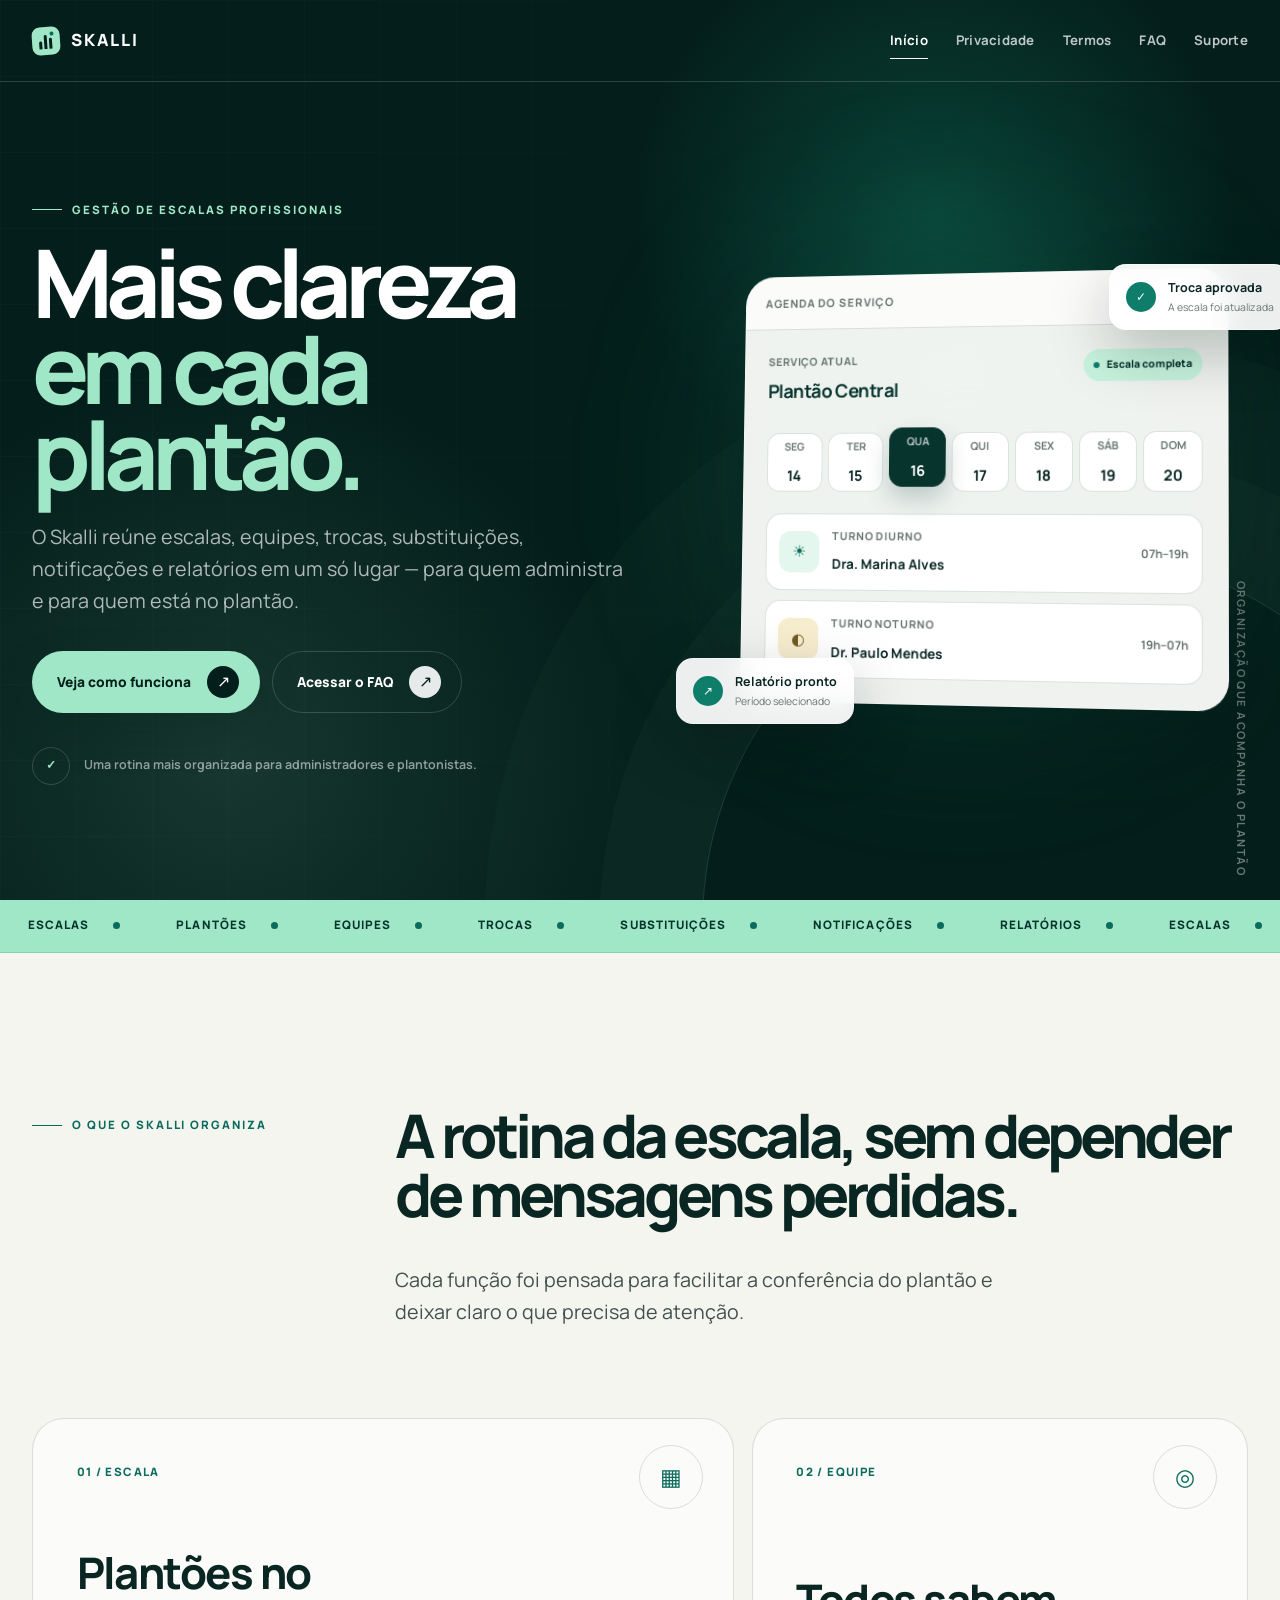
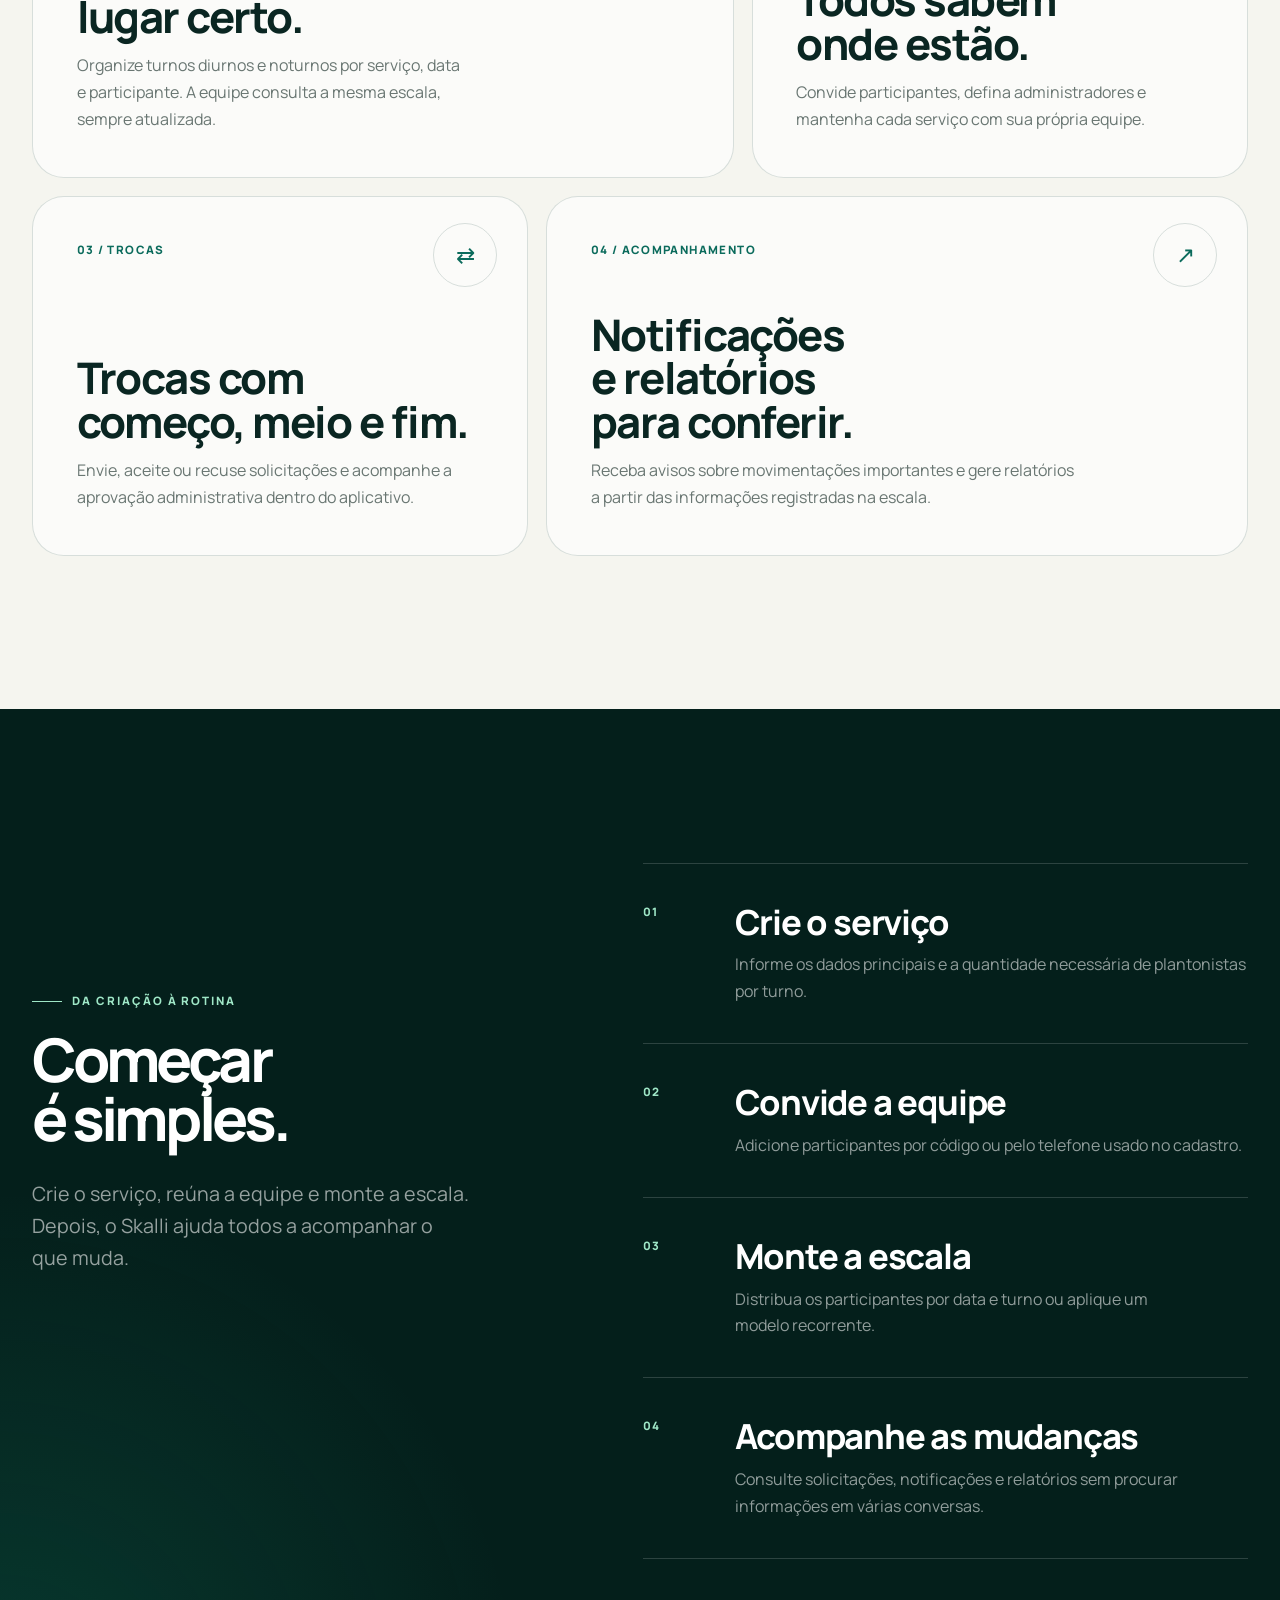
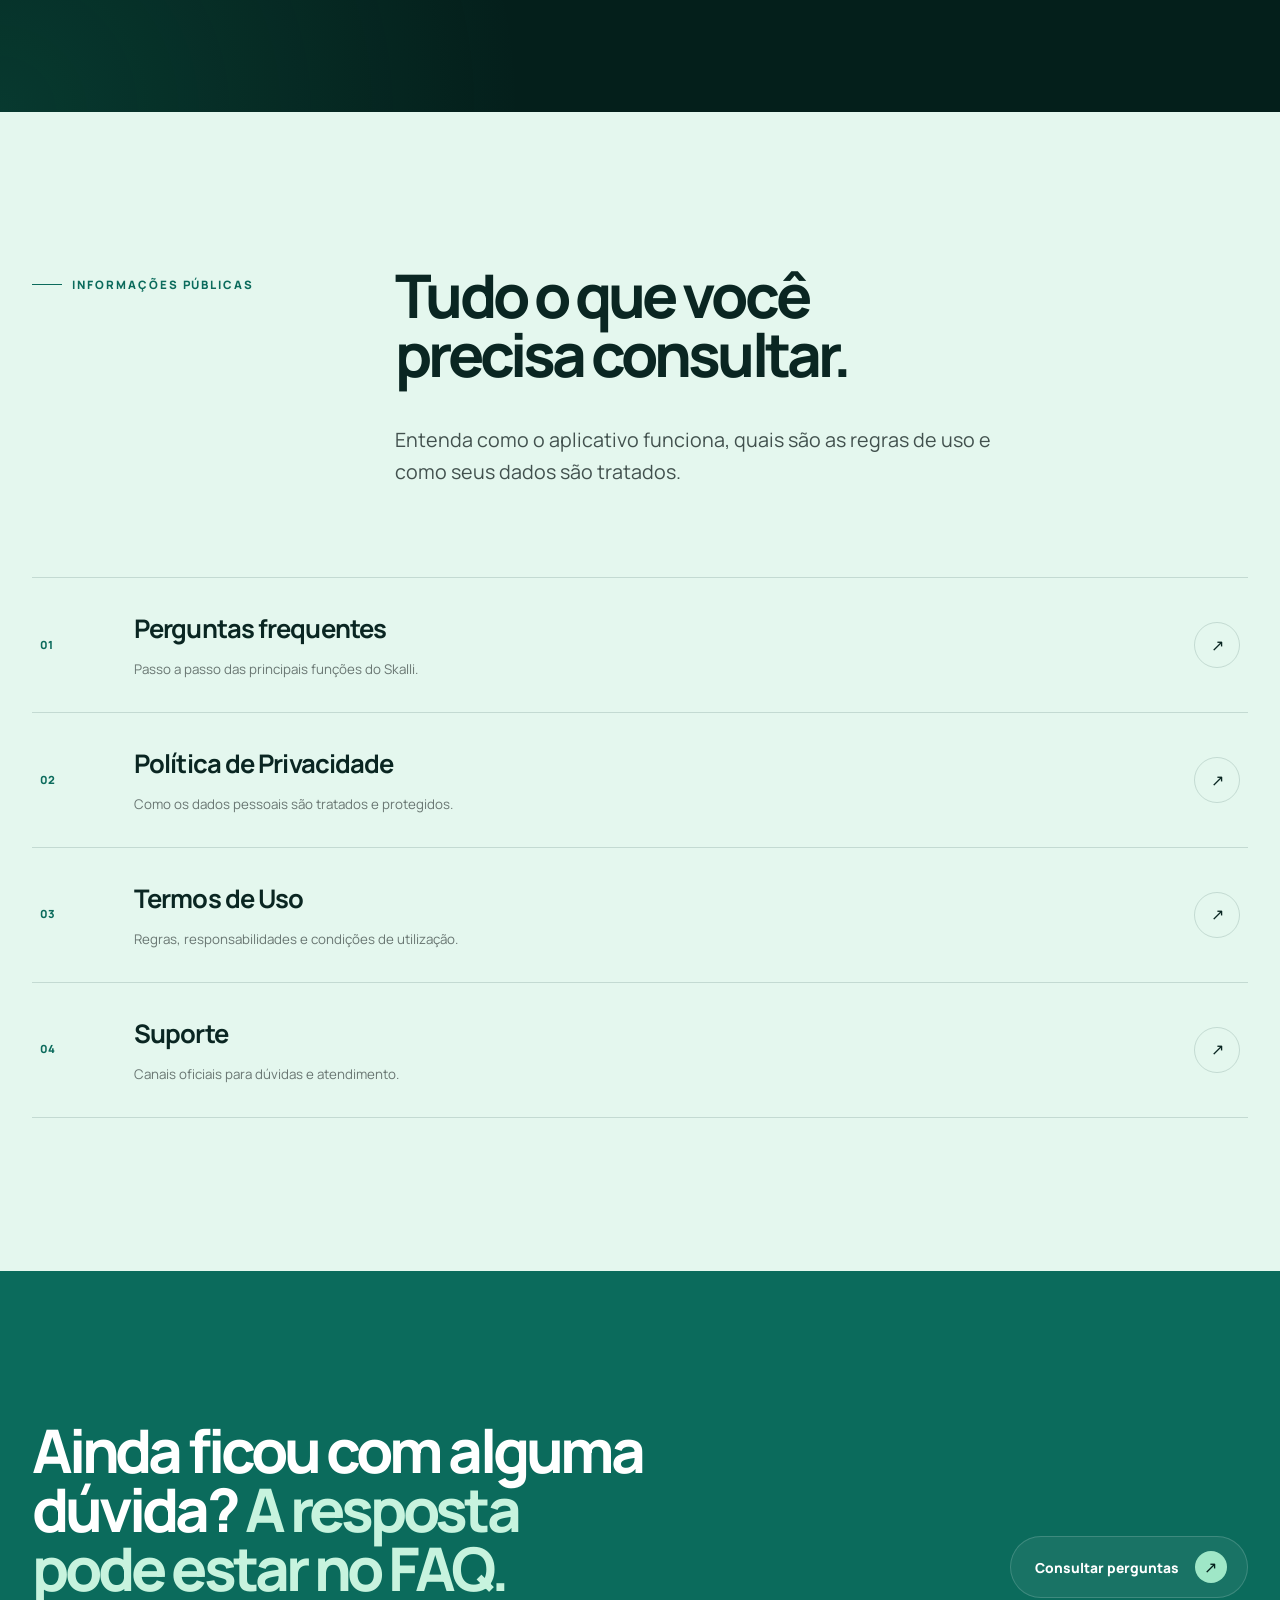
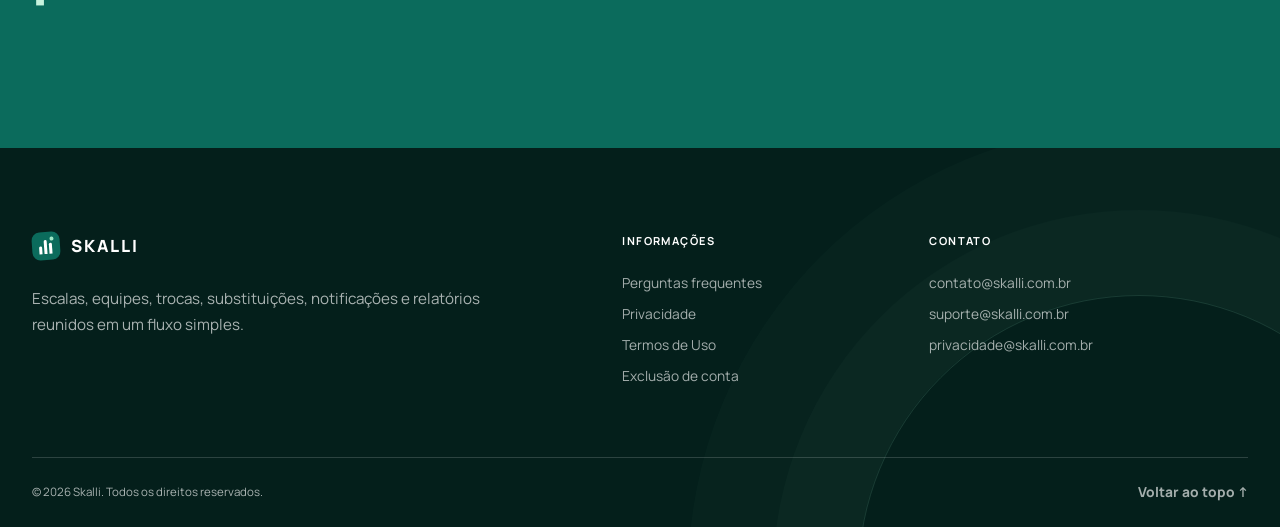
==== commit 8a9f8093: "redesign completo de ui" ====
--- a/index.html
+++ b/index.html
@@ -3,84 +3,191 @@
 <head>
   <meta charset="utf-8">
   <meta name="viewport" content="width=device-width, initial-scale=1">
-  <title>Início | Skalli</title>
-  <meta name="description" content="Skalli - gestão de escalas profissionais">
-  <meta name="theme-color" content="#0b6b5c">
+  <title>Skalli | Escalas profissionais com mais clareza</title>
+  <meta name="description" content="Organize escalas, plantões, equipes, trocas, substituições e relatórios com o Skalli.">
+  <meta name="theme-color" content="#041f1b">
   <link rel="stylesheet" href="assets/css/styles.css">
+  <script src="assets/js/site.js" defer></script>
 </head>
-<body>
+<body class="home-page">
   <a class="skip-link" href="#conteudo">Pular para o conteúdo</a>
+  <div class="scroll-progress" aria-hidden="true"><span></span></div>
   <header class="site-header">
     <div class="container header-inner">
-      <a class="brand" href="" aria-label="Skalli - início">
+      <a class="brand" href="" aria-label="Skalli — início">
         <span class="brand-mark" aria-hidden="true"><i></i><i></i><i></i></span>
         <span>Skalli</span>
       </a>
-      <nav class="site-nav" aria-label="Navegação principal">
-        <a class="active" href="">Início</a><a class="" href="privacidade/">Privacidade</a><a class="" href="termos/">Termos</a><a class="" href="faq/">FAQ</a><a class="" href="suporte/">Suporte</a>
+      <button class="nav-toggle" type="button" aria-label="Abrir menu" aria-controls="site-nav" aria-expanded="false">
+        <span class="nav-toggle-box" aria-hidden="true"></span>
+      </button>
+      <nav class="site-nav" id="site-nav" aria-label="Navegação principal">
+        <a class="active" href="">Início</a>
+        <a href="privacidade/">Privacidade</a>
+        <a href="termos/">Termos</a>
+        <a href="faq/">FAQ</a>
+        <a href="suporte/">Suporte</a>
       </nav>
     </div>
   </header>
+
   <main id="conteudo">
-    
-<section class="hero hero-centered">
-  <div class="container hero-grid hero-grid-centered">
-    <div class="hero-copy">
-      <p class="eyebrow">Skalli.app</p>
-      <h1>Escalas de plantão com menos ruído e mais clareza.</h1>
-      <p class="lead">O Skalli ajuda equipes a organizar plantões, membros, trocas, substituições, notificações e relatórios em um fluxo simples, pensado para a rotina real de quem precisa que a escala funcione.</p>
-      <div class="hero-actions hero-actions-centered">
-        <a class="button primary" href="privacidade/">Política de Privacidade</a>
-        <a class="button secondary" href="termos/">Termos de Uso</a>
-      </div>
-    </div>
-  </div>
-</section>
-<section class="section alt">
-  <div class="container">
-    <div class="section-heading">
-      <p class="eyebrow">Conheça o Skalli</p>
-      <h2>Encontre as informações que você precisa.</h2>
-      <p class="lead">Consulte as regras de uso, saiba como seus dados são protegidos e tire dúvidas sobre as funções do aplicativo.</p>
-    </div>
-    <div class="card-grid">
-      <a class="card card-link" href="privacidade/"><span><strong>Política de Privacidade</strong><small>Como o Skalli trata dados pessoais.</small></span><span>→</span></a>
-      <a class="card card-link" href="termos/"><span><strong>Termos de Uso</strong><small>Regras de acesso e utilização do aplicativo.</small></span><span>→</span></a>
-      <a class="card card-link" href="faq/"><span><strong>Perguntas frequentes</strong><small>Aprenda a criar serviços, convidar participantes, montar escalas e solicitar trocas.</small></span><span>→</span></a>
-    </div>
-  </div>
-</section>
-<section class="section">
-  <div class="container">
-    <div class="section-heading">
-      <p class="eyebrow">Funcionalidades</p>
-      <h2>Feito para a operação da escala.</h2>
-    </div>
-    <div class="card-grid">
-      <div class="card"><h3>Plantões e turnos</h3><p>Organize escalas diurnas e noturnas por serviço.</p></div>
-      <div class="card"><h3>Trocas e substituições</h3><p>Registre solicitações, aceite, recusa e aprovação administrativa quando necessário.</p></div>
-      <div class="card"><h3>Relatórios</h3><p>Gere registros operacionais para conferência e documentação da escala.</p></div>
-    </div>
-    <div class="info-strip info-strip-small">
-      <div class="metric"><strong>Organização</strong><span>Visualize a equipe e os plantões de cada serviço em um só lugar</span></div>
-      <div class="metric"><strong>Acompanhamento</strong><span>Receba notificações e consulte alterações diretamente na escala</span></div>
-    </div>
-  </div>
-</section>
-
+    <section class="home-hero">
+      <div class="container home-hero-grid">
+        <div class="home-hero-copy" data-reveal>
+          <p class="eyebrow">Gestão de escalas profissionais</p>
+          <h1>Mais clareza <span>em cada plantão.</span></h1>
+          <p class="lead">O Skalli reúne escalas, equipes, trocas, substituições, notificações e relatórios em um só lugar — para quem administra e para quem está no plantão.</p>
+          <div class="hero-actions">
+            <a class="button primary" href="#como-funciona">Veja como funciona</a>
+            <a class="button secondary" href="faq/">Acessar o FAQ</a>
+          </div>
+          <div class="hero-proof">
+            <span class="proof-mark" aria-hidden="true">✓</span>
+            <span>Uma rotina mais organizada para administradores e plantonistas.</span>
+          </div>
+        </div>
+
+        <div class="hero-product" aria-label="Exemplo visual de uma escala organizada no Skalli" data-reveal>
+          <div class="product-glow" aria-hidden="true"></div>
+          <div class="product-window">
+            <div class="window-bar">
+              <span>Agenda do serviço</span>
+              <span class="window-dots" aria-hidden="true"><i></i><i></i><i></i></span>
+            </div>
+            <div class="product-body">
+              <div class="service-head">
+                <div><small>Serviço atual</small><strong>Plantão Central</strong></div>
+                <span class="status-pill">Escala completa</span>
+              </div>
+              <div class="week-row" aria-label="Semana de 14 a 20 de julho">
+                <span class="day">SEG <b>14</b></span>
+                <span class="day">TER <b>15</b></span>
+                <span class="day is-active">QUA <b>16</b></span>
+                <span class="day">QUI <b>17</b></span>
+                <span class="day">SEX <b>18</b></span>
+                <span class="day">SÁB <b>19</b></span>
+                <span class="day">DOM <b>20</b></span>
+              </div>
+              <div class="shift-list">
+                <div class="shift-item">
+                  <span class="shift-icon" aria-hidden="true">☀</span>
+                  <span class="shift-info"><small>Turno diurno</small><strong>Dra. Marina Alves</strong></span>
+                  <span class="shift-time">07h–19h</span>
+                </div>
+                <div class="shift-item">
+                  <span class="shift-icon night" aria-hidden="true">◐</span>
+                  <span class="shift-info"><small>Turno noturno</small><strong>Dr. Paulo Mendes</strong></span>
+                  <span class="shift-time">19h–07h</span>
+                </div>
+              </div>
+            </div>
+          </div>
+          <div class="floating-card card-a" aria-hidden="true">
+            <span class="check">✓</span>
+            <span><strong>Troca aprovada</strong><small>A escala foi atualizada</small></span>
+          </div>
+          <div class="floating-card card-b" aria-hidden="true">
+            <span class="check">↗</span>
+            <span><strong>Relatório pronto</strong><small>Período selecionado</small></span>
+          </div>
+        </div>
+      </div>
+      <span class="hero-index" aria-hidden="true">Organização que acompanha o plantão</span>
+    </section>
+
+    <div class="feature-ticker" aria-label="Funcionalidades do Skalli">
+      <div class="ticker-track">
+        <div class="ticker-group"><span>Escalas</span><span>Plantões</span><span>Equipes</span><span>Trocas</span><span>Substituições</span><span>Notificações</span><span>Relatórios</span></div>
+        <div class="ticker-group" aria-hidden="true"><span>Escalas</span><span>Plantões</span><span>Equipes</span><span>Trocas</span><span>Substituições</span><span>Notificações</span><span>Relatórios</span></div>
+      </div>
+    </div>
+
+    <section class="section product-section" id="como-funciona">
+      <div class="container">
+        <div class="section-heading" data-reveal>
+          <p class="eyebrow">O que o Skalli organiza</p>
+          <h2>A rotina da escala, sem depender de mensagens perdidas.</h2>
+          <p class="lead">Cada função foi pensada para facilitar a conferência do plantão e deixar claro o que precisa de atenção.</p>
+        </div>
+        <div class="feature-grid">
+          <article class="feature-card">
+            <span class="feature-number">01 / ESCALA</span>
+            <span class="feature-symbol" aria-hidden="true">▦</span>
+            <div><h3>Plantões no lugar certo.</h3><p>Organize turnos diurnos e noturnos por serviço, data e participante. A equipe consulta a mesma escala, sempre atualizada.</p></div>
+          </article>
+          <article class="feature-card">
+            <span class="feature-number">02 / EQUIPE</span>
+            <span class="feature-symbol" aria-hidden="true">◎</span>
+            <div><h3>Todos sabem onde estão.</h3><p>Convide participantes, defina administradores e mantenha cada serviço com sua própria equipe.</p></div>
+          </article>
+          <article class="feature-card">
+            <span class="feature-number">03 / TROCAS</span>
+            <span class="feature-symbol" aria-hidden="true">⇄</span>
+            <div><h3>Trocas com começo, meio e fim.</h3><p>Envie, aceite ou recuse solicitações e acompanhe a aprovação administrativa dentro do aplicativo.</p></div>
+          </article>
+          <article class="feature-card">
+            <span class="feature-number">04 / ACOMPANHAMENTO</span>
+            <span class="feature-symbol" aria-hidden="true">↗</span>
+            <div><h3>Notificações e relatórios para conferir.</h3><p>Receba avisos sobre movimentações importantes e gere relatórios a partir das informações registradas na escala.</p></div>
+          </article>
+        </div>
+      </div>
+    </section>
+
+    <section class="section workflow-section">
+      <div class="container workflow-grid">
+        <div class="workflow-intro" data-reveal>
+          <p class="eyebrow">Da criação à rotina</p>
+          <h2>Começar é simples.</h2>
+          <p class="lead">Crie o serviço, reúna a equipe e monte a escala. Depois, o Skalli ajuda todos a acompanhar o que muda.</p>
+        </div>
+        <div class="workflow-steps">
+          <article class="workflow-step"><span>01</span><div><h3>Crie o serviço</h3><p>Informe os dados principais e a quantidade necessária de plantonistas por turno.</p></div></article>
+          <article class="workflow-step"><span>02</span><div><h3>Convide a equipe</h3><p>Adicione participantes por código ou pelo telefone usado no cadastro.</p></div></article>
+          <article class="workflow-step"><span>03</span><div><h3>Monte a escala</h3><p>Distribua os participantes por data e turno ou aplique um modelo recorrente.</p></div></article>
+          <article class="workflow-step"><span>04</span><div><h3>Acompanhe as mudanças</h3><p>Consulte solicitações, notificações e relatórios sem procurar informações em várias conversas.</p></div></article>
+        </div>
+      </div>
+    </section>
+
+    <section class="section resource-section">
+      <div class="container">
+        <div class="section-heading" data-reveal>
+          <p class="eyebrow">Informações públicas</p>
+          <h2>Tudo o que você precisa consultar.</h2>
+          <p class="lead">Entenda como o aplicativo funciona, quais são as regras de uso e como seus dados são tratados.</p>
+        </div>
+        <div class="resource-list">
+          <a class="resource-link" href="faq/"><span>01</span><span><strong>Perguntas frequentes</strong><small>Passo a passo das principais funções do Skalli.</small></span><span class="resource-arrow" aria-hidden="true">↗</span></a>
+          <a class="resource-link" href="privacidade/"><span>02</span><span><strong>Política de Privacidade</strong><small>Como os dados pessoais são tratados e protegidos.</small></span><span class="resource-arrow" aria-hidden="true">↗</span></a>
+          <a class="resource-link" href="termos/"><span>03</span><span><strong>Termos de Uso</strong><small>Regras, responsabilidades e condições de utilização.</small></span><span class="resource-arrow" aria-hidden="true">↗</span></a>
+          <a class="resource-link" href="suporte/"><span>04</span><span><strong>Suporte</strong><small>Canais oficiais para dúvidas e atendimento.</small></span><span class="resource-arrow" aria-hidden="true">↗</span></a>
+        </div>
+      </div>
+    </section>
+
+    <section class="final-cta">
+      <div class="container final-cta-grid" data-reveal>
+        <h2>Ainda ficou com alguma dúvida? <span>A resposta pode estar no FAQ.</span></h2>
+        <a class="button light" href="faq/">Consultar perguntas</a>
+      </div>
+    </section>
   </main>
+
   <footer class="site-footer">
     <div class="container footer-grid">
       <div>
-        <a class="brand footer-brand" href="" aria-label="Skalli - início">
+        <a class="brand footer-brand" href="" aria-label="Skalli — início">
           <span class="brand-mark" aria-hidden="true"><i></i><i></i><i></i></span>
           <span>Skalli</span>
         </a>
-        <p>Gestão simples e segura para escalas, plantões, trocas, substituições, notificações e relatórios.</p>
+        <p>Escalas, equipes, trocas, substituições, notificações e relatórios reunidos em um fluxo simples.</p>
       </div>
       <div>
-        <strong>Documentos</strong>
-        <a href="privacidade/">Política de Privacidade</a>
+        <strong>Informações</strong>
+        <a href="faq/">Perguntas frequentes</a>
+        <a href="privacidade/">Privacidade</a>
         <a href="termos/">Termos de Uso</a>
         <a href="excluir-conta/">Exclusão de conta</a>
       </div>
@@ -93,7 +200,7 @@
     </div>
     <div class="container footer-bottom">
       <span>© 2026 Skalli. Todos os direitos reservados.</span>
-      <a href="#conteudo">Voltar ao topo</a>
+      <a href="#conteudo">Voltar ao topo ↑</a>
     </div>
   </footer>
 </body>
--- a/assets/css/styles.css
+++ b/assets/css/styles.css
@@ -1,264 +1,1912 @@
+@font-face {
+  font-family: "Manrope";
+  src: url("../fonts/manrope-latin-wght-normal.woff2") format("woff2-variations");
+  font-style: normal;
+  font-weight: 200 800;
+  font-display: swap;
+}
+
 :root {
-  --primary: #0b6b5c;
-  --secondary: #22a06b;
-  --tertiary: #84b8a7;
-  --alternate: #e5e7eb;
-  --text: #1f2933;
-  --muted: #6b7280;
-  --bg: #f7faf8;
-  --surface: #ffffff;
-  --accent-1: #0f3d36;
-  --accent-2: #dff4ec;
-  --accent-3: #d1d5db;
-  --accent-4: #f3f6f4;
-  --success: #22a06b;
-  --error: #c62828;
-  --warning: #f59e0b;
-  --info: #2563eb;
-  --primary-container: #dff4ec;
-  --on-primary-container: #063b32;
-  --secondary-container: #e8f5f0;
-  --on-secondary-container: #0b3d35;
-  --surface-variant: #f3f6f4;
-  --on-surface-variant: #6b7280;
-  --on-primary-80: #374151;
-  --accent-10: #fff4e5;
-  --shadow: 0 24px 70px rgba(6, 59, 50, .11);
-  --radius-xl: 30px;
-  --radius-lg: 22px;
-  --radius-md: 16px;
-}
-* { box-sizing: border-box; }
-html { scroll-behavior: smooth; }
+  --forest-950: #041f1b;
+  --forest-900: #07352e;
+  --forest-800: #0a493e;
+  --green-700: #0b6b5c;
+  --green-600: #0e7e6b;
+  --green-500: #16a27f;
+  --mint-300: #9fe7c7;
+  --mint-200: #c7f3de;
+  --mint-100: #e4f7ee;
+  --paper: #f5f5ef;
+  --paper-deep: #ecece4;
+  --white: #ffffff;
+  --ink: #0a2622;
+  --copy: #42514e;
+  --muted: #697672;
+  --line: rgba(8, 55, 47, .15);
+  --line-light: rgba(255, 255, 255, .16);
+  --warning: #e0a53a;
+  --shadow-soft: 0 28px 80px rgba(4, 31, 27, .10);
+  --shadow-deep: 0 36px 110px rgba(2, 20, 17, .28);
+  --radius-sm: 12px;
+  --radius-md: 20px;
+  --radius-lg: 32px;
+  --radius-xl: 48px;
+  --container: 1240px;
+  --header-height: 82px;
+  --ease-out: cubic-bezier(.16, 1, .3, 1);
+}
+
+* {
+  box-sizing: border-box;
+}
+
+html {
+  scroll-behavior: smooth;
+  scroll-padding-top: calc(var(--header-height) + 28px);
+}
+
 body {
   margin: 0;
-  font-family: Inter, ui-sans-serif, system-ui, -apple-system, BlinkMacSystemFont, "Segoe UI", sans-serif;
-  color: var(--text);
+  overflow-x: hidden;
+  color: var(--ink);
+  background: var(--paper);
+  font-family: "Manrope", "Segoe UI", Arial, sans-serif;
+  font-size: 16px;
+  line-height: 1.68;
+  -webkit-font-smoothing: antialiased;
+  text-rendering: optimizeLegibility;
+}
+
+body::before {
+  position: fixed;
+  z-index: -1;
+  inset: 0;
+  content: "";
+  pointer-events: none;
+  opacity: .42;
+  background-image:
+    radial-gradient(rgba(7, 53, 46, .055) .7px, transparent .7px),
+    radial-gradient(rgba(7, 53, 46, .035) .6px, transparent .6px);
+  background-position: 0 0, 8px 8px;
+  background-size: 16px 16px;
+}
+
+::selection {
+  color: var(--forest-950);
+  background: var(--mint-300);
+}
+
+a {
+  color: var(--green-700);
+  text-decoration-thickness: 1px;
+  text-underline-offset: .2em;
+}
+
+a:hover {
+  color: var(--green-600);
+}
+
+button,
+input {
+  font: inherit;
+}
+
+button,
+summary {
+  -webkit-tap-highlight-color: transparent;
+}
+
+.container {
+  width: min(var(--container), calc(100% - 64px));
+  margin-inline: auto;
+}
+
+.skip-link {
+  position: fixed;
+  z-index: 100;
+  top: 12px;
+  left: 12px;
+  padding: 11px 16px;
+  border-radius: 999px;
+  color: var(--forest-950);
+  background: var(--mint-300);
+  font-size: .85rem;
+  font-weight: 800;
+  transform: translateY(-180%);
+  transition: transform .25s var(--ease-out);
+}
+
+.skip-link:focus {
+  color: var(--forest-950);
+  transform: translateY(0);
+}
+
+.site-header {
+  position: sticky;
+  z-index: 50;
+  top: 0;
+  height: var(--header-height);
+  border-bottom: 1px solid var(--line);
+  background: rgba(245, 245, 239, .82);
+  backdrop-filter: blur(18px) saturate(140%);
+  transition: height .4s var(--ease-out), background .4s ease, box-shadow .4s ease;
+}
+
+.site-header.is-scrolled {
+  height: 70px;
+  background: rgba(245, 245, 239, .94);
+  box-shadow: 0 10px 34px rgba(4, 31, 27, .07);
+}
+
+.home-page .site-header {
+  position: absolute;
+  width: 100%;
+  border-color: var(--line-light);
+  color: var(--white);
+  background: transparent;
+  backdrop-filter: none;
+}
+
+.home-page .site-header.is-scrolled {
+  position: fixed;
+  color: var(--ink);
+  border-color: var(--line);
+  background: rgba(245, 245, 239, .94);
+  backdrop-filter: blur(18px) saturate(140%);
+}
+
+.header-inner {
+  display: flex;
+  align-items: center;
+  justify-content: space-between;
+  height: 100%;
+  gap: 36px;
+}
+
+.brand {
+  position: relative;
+  z-index: 3;
+  display: inline-flex;
+  align-items: center;
+  flex: 0 0 auto;
+  gap: 11px;
+  color: inherit;
+  font-size: 1.05rem;
+  font-weight: 800;
+  letter-spacing: .12em;
+  line-height: 1;
+  text-decoration: none;
+  text-transform: uppercase;
+}
+
+.brand:hover {
+  color: inherit;
+  text-decoration: none;
+}
+
+.brand-mark {
+  position: relative;
+  display: grid;
+  width: 28px;
+  height: 28px;
+  overflow: hidden;
+  place-items: center;
+  border-radius: 8px;
+  background: var(--green-700);
+  transform: rotate(-4deg);
+  transition: transform .45s var(--ease-out), background .3s ease;
+}
+
+.home-page .site-header:not(.is-scrolled) .brand-mark {
+  background: var(--mint-300);
+}
+
+.brand:hover .brand-mark {
+  transform: rotate(4deg) scale(1.05);
+}
+
+.brand-mark i {
+  position: absolute;
+  bottom: 6px;
+  width: 3px;
+  border-radius: 3px 3px 0 0;
+  background: var(--white);
+}
+
+.home-page .site-header:not(.is-scrolled) .brand-mark i {
+  background: var(--forest-950);
+}
+
+.brand-mark i:nth-child(1) { left: 7px; height: 8px; }
+.brand-mark i:nth-child(2) { left: 12px; height: 14px; }
+.brand-mark i:nth-child(3) { left: 17px; height: 11px; }
+
+.brand-mark::after {
+  position: absolute;
+  top: 5px;
+  right: 6px;
+  width: 4px;
+  height: 4px;
+  border-radius: 50%;
+  content: "";
+  background: var(--mint-300);
+}
+
+.home-page .site-header:not(.is-scrolled) .brand-mark::after {
+  background: var(--green-700);
+}
+
+.site-nav {
+  display: flex;
+  align-items: center;
+  gap: 28px;
+}
+
+.site-nav a {
+  position: relative;
+  padding: 8px 0;
+  color: var(--copy);
+  font-size: .83rem;
+  font-weight: 700;
+  letter-spacing: .02em;
+  text-decoration: none;
+}
+
+.home-page .site-header:not(.is-scrolled) .site-nav a {
+  color: rgba(255, 255, 255, .74);
+}
+
+.site-nav a::after {
+  position: absolute;
+  right: 0;
+  bottom: 1px;
+  left: 0;
+  height: 1px;
+  content: "";
+  background: currentColor;
+  transform: scaleX(0);
+  transform-origin: right;
+  transition: transform .35s var(--ease-out);
+}
+
+.site-nav a:hover,
+.site-nav a.active {
+  color: var(--green-700);
+}
+
+.home-page .site-header:not(.is-scrolled) .site-nav a:hover,
+.home-page .site-header:not(.is-scrolled) .site-nav a.active {
+  color: var(--white);
+}
+
+.site-nav a:hover::after,
+.site-nav a.active::after {
+  transform: scaleX(1);
+  transform-origin: left;
+}
+
+.nav-toggle {
+  display: none;
+  align-items: center;
+  justify-content: center;
+  width: 46px;
+  height: 46px;
+  padding: 0;
+  border: 1px solid currentColor;
+  border-radius: 50%;
+  color: inherit;
+  background: transparent;
+  cursor: pointer;
+}
+
+.nav-toggle-box {
+  position: relative;
+  display: block;
+  width: 18px;
+  height: 12px;
+}
+
+.nav-toggle-box::before,
+.nav-toggle-box::after {
+  position: absolute;
+  left: 0;
+  width: 18px;
+  height: 1px;
+  content: "";
+  background: currentColor;
+  transition: top .3s var(--ease-out), transform .3s var(--ease-out);
+}
+
+.nav-toggle-box::before { top: 2px; }
+.nav-toggle-box::after { top: 9px; }
+.nav-toggle[aria-expanded="true"] .nav-toggle-box::before { top: 6px; transform: rotate(45deg); }
+.nav-toggle[aria-expanded="true"] .nav-toggle-box::after { top: 6px; transform: rotate(-45deg); }
+
+.scroll-progress {
+  position: fixed;
+  z-index: 60;
+  top: 0;
+  right: 0;
+  left: 0;
+  height: 3px;
+  pointer-events: none;
+}
+
+.scroll-progress span {
+  display: block;
+  width: 0;
+  height: 100%;
+  background: var(--mint-300);
+}
+
+.eyebrow {
+  display: inline-flex;
+  align-items: center;
+  gap: 10px;
+  margin: 0 0 22px;
+  color: var(--green-700);
+  font-size: .72rem;
+  font-weight: 800;
+  letter-spacing: .17em;
+  line-height: 1.2;
+  text-transform: uppercase;
+}
+
+.eyebrow::before {
+  width: 30px;
+  height: 1px;
+  content: "";
+  background: currentColor;
+}
+
+h1,
+h2,
+h3 {
+  margin-top: 0;
+  color: var(--ink);
+  font-weight: 750;
+  text-wrap: balance;
+}
+
+h1 {
+  margin-bottom: 24px;
+  font-size: clamp(3.15rem, 7vw, 7.15rem);
+  letter-spacing: -.075em;
+  line-height: .91;
+}
+
+h2 {
+  margin: 72px 0 22px;
+  font-size: clamp(2.2rem, 4.7vw, 4.8rem);
+  letter-spacing: -.065em;
+  line-height: .98;
+}
+
+h3 {
+  margin: 34px 0 12px;
+  font-size: clamp(1.25rem, 2vw, 1.75rem);
+  letter-spacing: -.035em;
+  line-height: 1.15;
+}
+
+p {
+  text-wrap: pretty;
+}
+
+.lead {
+  max-width: 720px;
+  margin: 0;
+  color: var(--copy);
+  font-size: clamp(1.02rem, 1.6vw, 1.23rem);
+  line-height: 1.62;
+}
+
+.button {
+  position: relative;
+  display: inline-flex;
+  align-items: center;
+  justify-content: center;
+  min-height: 56px;
+  overflow: hidden;
+  gap: 16px;
+  padding: 14px 20px 14px 24px;
+  border: 1px solid transparent;
+  border-radius: 999px;
+  color: var(--ink);
+  font-size: .86rem;
+  font-weight: 800;
+  text-decoration: none;
+  transition: color .35s ease, background .35s ease, border-color .35s ease, transform .35s var(--ease-out);
+}
+
+.button::after {
+  display: grid;
+  width: 32px;
+  height: 32px;
+  flex: 0 0 32px;
+  place-items: center;
+  border-radius: 50%;
+  content: "↗";
+  font-size: 1rem;
+  font-weight: 500;
+  transition: transform .35s var(--ease-out), background .35s ease;
+}
+
+.button:hover {
+  text-decoration: none;
+  transform: translateY(-2px);
+}
+
+.button:hover::after {
+  transform: rotate(45deg);
+}
+
+.button.primary {
+  color: var(--forest-950);
+  background: var(--mint-300);
+  box-shadow: 0 18px 44px rgba(4, 31, 27, .18);
+}
+
+.button.primary::after {
+  color: var(--white);
+  background: var(--forest-950);
+}
+
+.button.secondary {
+  color: var(--ink);
+  border-color: var(--line);
+  background: rgba(255, 255, 255, .52);
+}
+
+.button.secondary::after {
+  color: var(--white);
+  background: var(--green-700);
+}
+
+.button.light {
+  color: var(--white);
+  border-color: var(--line-light);
+  background: rgba(255, 255, 255, .06);
+}
+
+.button.light::after {
+  color: var(--forest-950);
+  background: var(--mint-300);
+}
+
+.hero-actions {
+  display: flex;
+  flex-wrap: wrap;
+  gap: 12px;
+  margin-top: 34px;
+}
+
+/* Homepage */
+.home-hero {
+  position: relative;
+  display: grid;
+  min-height: min(900px, 100svh);
+  overflow: hidden;
+  align-items: center;
+  padding: calc(var(--header-height) + 70px) 0 76px;
+  color: var(--white);
   background:
-    radial-gradient(circle at top left, rgba(223, 244, 236, .88), transparent 34rem),
-    linear-gradient(180deg, #f7faf8 0%, #ffffff 52%, #f7faf8 100%);
-  line-height: 1.65;
-}
-a { color: var(--primary); text-decoration: none; }
-a:hover { text-decoration: underline; }
-.container { width: min(1120px, calc(100% - 32px)); margin: 0 auto; }
-.skip-link { position: absolute; left: -999px; top: 8px; background: var(--primary); color: #fff; padding: 10px 14px; border-radius: 999px; z-index: 10; }
-.skip-link:focus { left: 16px; }
-.site-header { position: sticky; top: 0; z-index: 5; backdrop-filter: blur(18px); background: rgba(247,250,248,.78); border-bottom: 1px solid rgba(209,213,219,.65); }
-.header-inner { display: flex; align-items: center; justify-content: space-between; gap: 20px; padding: 16px 0; }
-.brand { display: inline-flex; align-items: center; gap: 10px; color: var(--accent-1); font-weight: 820; font-size: 1.15rem; letter-spacing: -.03em; }
-.brand:hover { text-decoration: none; }
-.brand-mark {
-  position: relative;
+    radial-gradient(circle at 73% 24%, rgba(22, 162, 127, .27), transparent 26%),
+    radial-gradient(circle at 18% 84%, rgba(159, 231, 199, .12), transparent 30%),
+    var(--forest-950);
+}
+
+.home-hero::before {
+  position: absolute;
+  inset: 0;
+  content: "";
+  pointer-events: none;
+  opacity: .24;
+  background-image:
+    linear-gradient(rgba(255, 255, 255, .08) 1px, transparent 1px),
+    linear-gradient(90deg, rgba(255, 255, 255, .08) 1px, transparent 1px);
+  background-size: 76px 76px;
+  mask-image: linear-gradient(to right, black, transparent 78%);
+}
+
+.home-hero::after {
+  position: absolute;
+  right: -13vw;
+  bottom: -31vw;
+  width: 58vw;
+  height: 58vw;
+  border: 1px solid rgba(159, 231, 199, .16);
+  border-radius: 50%;
+  content: "";
+  box-shadow:
+    0 0 0 8vw rgba(159, 231, 199, .025),
+    0 0 0 17vw rgba(159, 231, 199, .02);
+}
+
+.home-hero-grid {
+  position: relative;
+  z-index: 2;
+  display: grid;
+  grid-template-columns: minmax(0, 1.05fr) minmax(420px, .95fr);
+  align-items: center;
+  gap: clamp(44px, 7vw, 110px);
+}
+
+.home-hero .eyebrow {
+  color: var(--mint-300);
+}
+
+.home-hero h1 {
+  max-width: 760px;
+  color: var(--white);
+  font-size: clamp(4rem, 7.4vw, 7.4rem);
+}
+
+.home-hero h1 span {
+  display: block;
+  color: var(--mint-300);
+}
+
+.home-hero .lead {
+  max-width: 610px;
+  color: rgba(255, 255, 255, .68);
+}
+
+.home-hero .button.secondary {
+  color: var(--white);
+  border-color: var(--line-light);
+  background: transparent;
+}
+
+.home-hero .button.secondary::after {
+  color: var(--forest-950);
+  background: rgba(255, 255, 255, .9);
+}
+
+.hero-proof {
+  display: flex;
+  align-items: center;
+  gap: 14px;
+  margin-top: 34px;
+  color: rgba(255, 255, 255, .54);
+  font-size: .78rem;
+  font-weight: 650;
+}
+
+.proof-mark {
+  display: grid;
+  width: 38px;
+  height: 38px;
+  flex: 0 0 38px;
+  place-items: center;
+  border: 1px solid var(--line-light);
+  border-radius: 50%;
+  color: var(--mint-300);
+}
+
+.hero-product {
+  position: relative;
+  min-height: 590px;
+  perspective: 1400px;
+}
+
+.product-glow {
+  position: absolute;
+  top: 12%;
+  left: 8%;
+  width: 78%;
+  aspect-ratio: 1;
+  border-radius: 50%;
+  background: rgba(22, 162, 127, .28);
+  filter: blur(90px);
+}
+
+.product-window {
+  position: absolute;
+  top: 50%;
+  left: 50%;
+  width: min(100%, 490px);
+  overflow: hidden;
+  border: 1px solid rgba(255, 255, 255, .2);
+  border-radius: 30px;
+  color: var(--ink);
+  background: rgba(248, 250, 247, .96);
+  box-shadow: var(--shadow-deep);
+  transform: translate(-50%, -50%) rotateY(-8deg) rotateX(3deg);
+  transform-style: preserve-3d;
+  transition: transform .3s ease-out;
+}
+
+.window-bar {
+  display: flex;
+  align-items: center;
+  justify-content: space-between;
+  padding: 17px 20px;
+  border-bottom: 1px solid var(--line);
+  color: var(--muted);
+  background: rgba(255, 255, 255, .7);
+  font-size: .72rem;
+  font-weight: 750;
+  letter-spacing: .08em;
+  text-transform: uppercase;
+}
+
+.window-dots {
+  display: flex;
+  gap: 5px;
+}
+
+.window-dots i {
+  width: 6px;
+  height: 6px;
+  border-radius: 50%;
+  background: var(--line);
+}
+
+.product-body {
+  padding: 24px;
+}
+
+.service-head {
+  display: flex;
+  align-items: flex-start;
+  justify-content: space-between;
+  gap: 24px;
+  margin-bottom: 26px;
+}
+
+.service-head small,
+.shift-info small {
+  display: block;
+  margin-bottom: 5px;
+  color: var(--muted);
+  font-size: .69rem;
+  font-weight: 750;
+  letter-spacing: .08em;
+  text-transform: uppercase;
+}
+
+.service-head strong {
+  display: block;
+  color: var(--forest-900);
+  font-size: 1.18rem;
+  letter-spacing: -.03em;
+}
+
+.status-pill {
+  display: inline-flex;
+  align-items: center;
+  gap: 7px;
+  padding: 7px 10px;
+  border-radius: 999px;
+  color: var(--forest-900);
+  background: var(--mint-200);
+  font-size: .65rem;
+  font-weight: 800;
+}
+
+.status-pill::before {
+  width: 6px;
+  height: 6px;
+  border-radius: 50%;
+  content: "";
+  background: var(--green-600);
+}
+
+.week-row {
+  display: grid;
+  grid-template-columns: repeat(7, 1fr);
+  gap: 6px;
+  margin-bottom: 22px;
+}
+
+.day {
+  display: grid;
+  min-width: 0;
+  height: 60px;
+  place-items: center;
+  border: 1px solid var(--line);
+  border-radius: 13px;
+  color: var(--muted);
+  background: var(--white);
+  font-size: .68rem;
+  font-weight: 700;
+  line-height: 1.15;
+}
+
+.day b {
+  display: block;
+  color: var(--ink);
+  font-size: .92rem;
+}
+
+.day.is-active {
+  color: rgba(255, 255, 255, .72);
+  border-color: var(--forest-900);
+  background: var(--forest-900);
+  transform: translateY(-5px);
+  box-shadow: 0 12px 24px rgba(7, 53, 46, .22);
+}
+
+.day.is-active b {
+  color: var(--white);
+}
+
+.shift-list {
+  display: grid;
+  gap: 10px;
+}
+
+.shift-item {
+  display: grid;
+  grid-template-columns: 42px 1fr auto;
+  align-items: center;
+  gap: 13px;
+  padding: 13px;
+  border: 1px solid var(--line);
+  border-radius: 16px;
+  background: var(--white);
+}
+
+.shift-icon {
+  display: grid;
   width: 42px;
   height: 42px;
-  flex: 0 0 42px;
-  display: inline-block;
+  place-items: center;
   border-radius: 12px;
-  background: #ffffff;
-  border: 1px solid rgba(11, 107, 92, 0.14);
-  box-shadow:
-    0 6px 16px rgba(6, 59, 50, 0.10),
-    inset 0 0 0 1px rgba(255, 255, 255, 0.9);
-}
-
-.brand-mark i {
-  position: absolute;
-  bottom: 8px;
+  color: var(--green-700);
+  background: var(--mint-100);
+}
+
+.shift-icon.night {
+  color: #725a22;
+  background: #f7edcf;
+}
+
+.shift-info strong {
+  color: var(--ink);
+  font-size: .85rem;
+}
+
+.shift-time {
+  color: var(--muted);
+  font-size: .72rem;
+  font-weight: 700;
+}
+
+.floating-card {
+  position: absolute;
+  z-index: 3;
+  display: flex;
+  align-items: center;
+  gap: 12px;
+  padding: 13px 16px;
+  border: 1px solid rgba(255, 255, 255, .38);
+  border-radius: 17px;
+  color: var(--ink);
+  background: rgba(255, 255, 255, .93);
+  box-shadow: 0 22px 60px rgba(2, 20, 17, .25);
+  backdrop-filter: blur(14px);
+  animation: float 5s ease-in-out infinite;
+}
+
+.floating-card strong {
   display: block;
-  width: 4px;
+  font-size: .78rem;
+}
+
+.floating-card small {
+  display: block;
+  color: var(--muted);
+  font-size: .65rem;
+}
+
+.floating-card .check {
+  display: grid;
+  width: 30px;
+  height: 30px;
+  place-items: center;
+  border-radius: 50%;
+  color: var(--white);
+  background: var(--green-600);
+  font-size: .76rem;
+}
+
+.floating-card.card-a { top: 12%; right: -8%; }
+.floating-card.card-b { bottom: 10%; left: -7%; animation-delay: -2s; }
+
+.hero-index {
+  position: absolute;
+  right: 30px;
+  bottom: 24px;
+  color: rgba(255, 255, 255, .4);
+  font-size: .7rem;
+  font-weight: 700;
+  letter-spacing: .13em;
+  text-transform: uppercase;
+  writing-mode: vertical-rl;
+}
+
+@keyframes float {
+  0%, 100% { transform: translateY(0) rotate(-1deg); }
+  50% { transform: translateY(-10px) rotate(1deg); }
+}
+
+.feature-ticker {
+  overflow: hidden;
+  border-bottom: 1px solid var(--line);
+  color: var(--forest-900);
+  background: var(--mint-300);
+}
+
+.ticker-track {
+  display: flex;
+  width: max-content;
+  animation: ticker 28s linear infinite;
+}
+
+.ticker-group {
+  display: flex;
+  align-items: center;
+  flex-shrink: 0;
+}
+
+.ticker-group span {
+  display: inline-flex;
+  align-items: center;
+  gap: 24px;
+  padding: 16px 28px;
+  font-size: .73rem;
+  font-weight: 800;
+  letter-spacing: .09em;
+  text-transform: uppercase;
+}
+
+.ticker-group span::after {
+  width: 7px;
+  height: 7px;
+  border-radius: 50%;
+  content: "";
+  background: var(--green-700);
+}
+
+@keyframes ticker {
+  to { transform: translateX(-50%); }
+}
+
+.section {
+  position: relative;
+  padding: clamp(96px, 12vw, 170px) 0;
+}
+
+.section-heading {
+  display: grid;
+  grid-template-columns: .55fr 1.45fr;
+  align-items: start;
+  gap: 40px;
+  margin-bottom: clamp(50px, 7vw, 92px);
+}
+
+.section-heading .eyebrow {
+  margin-top: 12px;
+}
+
+.section-heading h2 {
+  max-width: 850px;
+  margin: 0;
+}
+
+.section-heading .lead {
+  grid-column: 2;
+  max-width: 650px;
+}
+
+.product-section {
+  background: var(--paper);
+}
+
+.feature-grid {
+  display: grid;
+  grid-template-columns: repeat(12, 1fr);
+  gap: 18px;
+}
+
+.feature-card {
+  position: relative;
+  display: flex;
+  min-height: 360px;
+  overflow: hidden;
+  flex-direction: column;
+  justify-content: space-between;
+  padding: clamp(28px, 3.4vw, 48px);
+  border: 1px solid var(--line);
+  border-radius: var(--radius-lg);
+  background: rgba(255, 255, 255, .6);
+  transition: color .45s ease, background .45s ease, transform .45s var(--ease-out), box-shadow .45s ease;
+}
+
+.feature-card:nth-child(1) { grid-column: span 7; }
+.feature-card:nth-child(2) { grid-column: span 5; }
+.feature-card:nth-child(3) { grid-column: span 5; }
+.feature-card:nth-child(4) { grid-column: span 7; }
+
+.feature-card:hover {
+  color: var(--white);
+  background: var(--forest-900);
+  box-shadow: var(--shadow-soft);
+  transform: translateY(-6px);
+}
+
+.feature-number {
+  color: var(--green-700);
+  font-size: .72rem;
+  font-weight: 800;
+  letter-spacing: .12em;
+}
+
+.feature-card h3 {
+  max-width: 430px;
+  margin: 0 0 14px;
+  font-size: clamp(2rem, 3.4vw, 3.55rem);
+  line-height: 1;
+  transition: color .45s ease;
+}
+
+.feature-card p {
+  max-width: 490px;
+  margin: 0;
+  color: var(--muted);
+  transition: color .45s ease;
+}
+
+.feature-card:hover h3,
+.feature-card:hover p,
+.feature-card:hover .feature-number {
+  color: var(--white);
+}
+
+.feature-symbol {
+  position: absolute;
+  top: 26px;
+  right: 30px;
+  display: grid;
+  width: 64px;
+  height: 64px;
+  place-items: center;
+  border: 1px solid var(--line);
+  border-radius: 50%;
+  color: var(--green-700);
+  font-size: 1.45rem;
+  transition: color .45s ease, border-color .45s ease, background .45s ease, transform .55s var(--ease-out);
+}
+
+.feature-card:hover .feature-symbol {
+  color: var(--forest-950);
+  border-color: var(--mint-300);
+  background: var(--mint-300);
+  transform: rotate(12deg) scale(1.05);
+}
+
+.workflow-section {
+  overflow: hidden;
+  color: var(--white);
+  background:
+    radial-gradient(circle at 0 100%, rgba(22, 162, 127, .2), transparent 32%),
+    var(--forest-950);
+}
+
+.workflow-grid {
+  display: grid;
+  grid-template-columns: .9fr 1.1fr;
+  align-items: start;
+  gap: clamp(60px, 9vw, 140px);
+}
+
+.workflow-intro {
+  position: sticky;
+  top: 120px;
+}
+
+.workflow-section .eyebrow {
+  color: var(--mint-300);
+}
+
+.workflow-section h2 {
+  margin: 0 0 30px;
+  color: var(--white);
+}
+
+.workflow-section .lead {
+  color: rgba(255, 255, 255, .58);
+}
+
+.workflow-steps {
+  border-top: 1px solid var(--line-light);
+}
+
+.workflow-step {
+  display: grid;
+  grid-template-columns: 72px 1fr;
+  gap: 20px;
+  padding: 38px 0;
+  border-bottom: 1px solid var(--line-light);
+}
+
+.workflow-step > span {
+  color: var(--mint-300);
+  font-size: .72rem;
+  font-weight: 800;
+  letter-spacing: .13em;
+}
+
+.workflow-step h3 {
+  margin: 0 0 10px;
+  color: var(--white);
+  font-size: clamp(1.5rem, 2.7vw, 2.45rem);
+}
+
+.workflow-step p {
+  max-width: 550px;
+  margin: 0;
+  color: rgba(255, 255, 255, .56);
+}
+
+.resource-section {
+  background: var(--mint-100);
+}
+
+.resource-list {
+  border-top: 1px solid var(--line);
+}
+
+.resource-link {
+  display: grid;
+  grid-template-columns: 70px 1fr auto;
+  align-items: center;
+  gap: 24px;
+  padding: 30px 8px;
+  border-bottom: 1px solid var(--line);
+  color: var(--ink);
+  text-decoration: none;
+  transition: padding .4s var(--ease-out), background .35s ease;
+}
+
+.resource-link:hover {
+  padding-inline: 22px;
+  color: var(--ink);
+  background: rgba(255, 255, 255, .55);
+  text-decoration: none;
+}
+
+.resource-link > span:first-child {
+  color: var(--green-700);
+  font-size: .7rem;
+  font-weight: 800;
+}
+
+.resource-link strong {
+  display: block;
+  margin-bottom: 4px;
+  font-size: clamp(1.15rem, 2vw, 1.6rem);
+  letter-spacing: -.035em;
+}
+
+.resource-link small {
+  color: var(--muted);
+}
+
+.resource-arrow {
+  display: grid;
+  width: 46px;
+  height: 46px;
+  place-items: center;
+  border: 1px solid var(--line);
+  border-radius: 50%;
+  transition: transform .35s var(--ease-out), color .35s ease, background .35s ease;
+}
+
+.resource-link:hover .resource-arrow {
+  color: var(--white);
+  background: var(--green-700);
+  transform: rotate(45deg);
+}
+
+.final-cta {
+  overflow: hidden;
+  padding: clamp(90px, 12vw, 150px) 0;
+  color: var(--white);
+  background: var(--green-700);
+}
+
+.final-cta-grid {
+  display: grid;
+  grid-template-columns: 1.35fr .65fr;
+  align-items: end;
+  gap: 50px;
+}
+
+.final-cta h2 {
+  max-width: 880px;
+  margin: 0;
+  color: var(--white);
+}
+
+.final-cta h2 span {
+  color: var(--mint-200);
+}
+
+.final-cta .button {
+  justify-self: end;
+}
+
+/* Internal pages */
+.page-hero {
+  position: relative;
+  overflow: hidden;
+  padding: clamp(76px, 9vw, 126px) 0 clamp(56px, 7vw, 94px);
+  border-bottom: 1px solid var(--line);
+}
+
+.page-hero::after {
+  position: absolute;
+  top: -230px;
+  right: -160px;
+  width: 470px;
+  height: 470px;
+  border: 1px solid var(--line);
+  border-radius: 50%;
+  content: "";
+  box-shadow: 0 0 0 80px rgba(11, 107, 92, .02), 0 0 0 160px rgba(11, 107, 92, .018);
+}
+
+.page-hero .container {
+  position: relative;
+  z-index: 1;
+}
+
+.page-hero h1 {
+  max-width: 980px;
+  margin-bottom: 24px;
+  font-size: clamp(3.5rem, 7.2vw, 7.1rem);
+}
+
+.content-card {
+  width: min(1040px, calc(100% - 64px));
+  margin: clamp(48px, 7vw, 92px) auto clamp(90px, 10vw, 150px);
+}
+
+.content-card > h2:first-child {
+  margin-top: 0;
+}
+
+.card-grid {
+  display: grid;
+  grid-template-columns: repeat(3, minmax(0, 1fr));
+  gap: 16px;
+}
+
+.card {
+  position: relative;
+  min-height: 230px;
+  padding: 28px;
+  border: 1px solid var(--line);
+  border-radius: var(--radius-md);
+  color: var(--ink);
+  background: rgba(255, 255, 255, .58);
+  transition: transform .4s var(--ease-out), background .35s ease, box-shadow .35s ease;
+}
+
+.card:hover {
+  background: var(--white);
+  box-shadow: var(--shadow-soft);
+  transform: translateY(-5px);
+}
+
+.card h3 {
+  margin-top: 0;
+}
+
+.card p {
+  margin-bottom: 0;
+  color: var(--muted);
+}
+
+.card-link {
+  display: flex;
+  min-height: 170px;
+  align-items: center;
+  justify-content: space-between;
+  gap: 18px;
+  text-decoration: none;
+}
+
+.card-link:hover {
+  color: var(--ink);
+  text-decoration: none;
+}
+
+.card-link strong {
+  display: block;
+  font-size: 1.05rem;
+}
+
+.card-link small {
+  display: block;
+  margin-top: 5px;
+  color: var(--muted);
+}
+
+.steps {
+  display: grid;
+  padding: 0;
+  margin: 30px 0;
+  counter-reset: steps;
+  list-style: none;
+}
+
+.steps li {
+  position: relative;
+  min-height: 84px;
+  padding: 25px 20px 25px 78px;
+  border-top: 1px solid var(--line);
+  counter-increment: steps;
+}
+
+.steps li:last-child {
+  border-bottom: 1px solid var(--line);
+}
+
+.steps li::before {
+  position: absolute;
+  top: 25px;
+  left: 12px;
+  display: grid;
+  width: 36px;
+  height: 36px;
+  place-items: center;
+  border-radius: 50%;
+  content: counter(steps, decimal-leading-zero);
+  color: var(--forest-900);
+  background: var(--mint-300);
+  font-size: .66rem;
+  font-weight: 800;
+}
+
+.callout {
+  position: relative;
+  margin: 38px 0;
+  padding: 24px 26px 24px 64px;
+  border: 1px solid rgba(224, 165, 58, .35);
+  border-radius: var(--radius-md);
+  color: #654d1f;
+  background: #fff7e7;
+}
+
+.callout::before {
+  position: absolute;
+  top: 25px;
+  left: 25px;
+  content: "!";
+  font-weight: 800;
+}
+
+.faq-toolbar {
+  display: flex;
+  align-items: center;
+  justify-content: space-between;
+  gap: 24px;
+  margin-bottom: 34px;
+  padding-bottom: 24px;
+  border-bottom: 1px solid var(--line);
+}
+
+.faq-search {
+  position: relative;
+  width: min(100%, 520px);
+}
+
+.faq-search::before {
+  position: absolute;
+  top: 50%;
+  left: 20px;
+  width: 15px;
+  height: 15px;
+  border: 1.5px solid var(--green-700);
+  border-radius: 50%;
+  content: "";
+  transform: translateY(-58%);
+}
+
+.faq-search::after {
+  position: absolute;
+  top: calc(50% + 6px);
+  left: 34px;
+  width: 7px;
+  height: 1.5px;
+  content: "";
+  background: var(--green-700);
+  transform: rotate(45deg);
+}
+
+.faq-search input {
+  width: 100%;
+  min-height: 58px;
+  padding: 14px 20px 14px 52px;
+  border: 1px solid var(--line);
+  outline: none;
   border-radius: 999px;
-  background: var(--primary);
-}
-
-.brand-mark i:nth-child(1) {
-  left: 11px;
-  height: 12px;
-}
-
-.brand-mark i:nth-child(2) {
-  left: 18px;
-  height: 19px;
-}
-
-.brand-mark i:nth-child(3) {
-  left: 25px;
-  height: 18px;
-}
-
-.brand-mark::after {
+  color: var(--ink);
+  background: rgba(255, 255, 255, .72);
+  transition: border-color .25s ease, box-shadow .25s ease, background .25s ease;
+}
+
+.faq-search input:focus {
+  border-color: var(--green-600);
+  background: var(--white);
+  box-shadow: 0 0 0 4px rgba(14, 126, 107, .1);
+}
+
+.faq-count {
+  flex: 0 0 auto;
+  color: var(--muted);
+  font-size: .75rem;
+  font-weight: 750;
+}
+
+.faq-list {
+  display: grid;
+  gap: 0;
+  border-top: 1px solid var(--line);
+}
+
+.faq-list details {
+  border-bottom: 1px solid var(--line);
+}
+
+.faq-list details[hidden] {
+  display: none;
+}
+
+.faq-list summary {
+  position: relative;
+  padding: 28px 66px 28px 4px;
+  color: var(--ink);
+  font-size: clamp(1.02rem, 1.7vw, 1.24rem);
+  font-weight: 750;
+  line-height: 1.4;
+  cursor: pointer;
+  list-style: none;
+}
+
+.faq-list summary::-webkit-details-marker {
+  display: none;
+}
+
+.faq-list summary::before,
+.faq-list summary::after {
+  position: absolute;
+  top: 50%;
+  right: 14px;
+  width: 22px;
+  height: 1px;
   content: "";
-  position: absolute;
-  width: 6px;
-  height: 6px;
-  left: 24px;
-  top: 9px;
-  border-radius: 2px;
-  background: var(--primary);
-}
-.site-nav { display: flex; align-items: center; gap: 6px; flex-wrap: wrap; justify-content: flex-end; }
-.site-nav a { color: var(--on-primary-container); font-weight: 680; font-size: .92rem; padding: 8px 11px; border-radius: 999px; }
-.site-nav a:hover, .site-nav a.active { background: var(--primary-container); text-decoration: none; }
-.hero { padding: 78px 0 44px; }
-.hero-grid { display: grid; grid-template-columns: 1.12fr .88fr; gap: 32px; align-items: center; }
-.eyebrow { margin: 0 0 14px; text-transform: uppercase; letter-spacing: .12em; font-size: .77rem; color: var(--primary); font-weight: 850; }
-h1 { margin: 0; font-size: clamp(2.15rem, 6vw, 4.4rem); line-height: 1.02; letter-spacing: -.075em; color: var(--accent-1); }
-h2 { margin: 56px 0 16px; font-size: clamp(1.55rem, 4vw, 2.25rem); line-height: 1.16; letter-spacing: -.045em; color: var(--accent-1); }
-h3 { margin: 34px 0 12px; font-size: 1.2rem; letter-spacing: -.02em; color: var(--on-primary-container); }
-.lead { max-width: 720px; font-size: clamp(1.05rem, 2vw, 1.25rem); color: var(--on-primary-80, #374151); margin: 20px 0 0; }
-.hero-actions { display: flex; gap: 12px; flex-wrap: wrap; margin-top: 28px; }
-.button { display: inline-flex; align-items: center; justify-content: center; min-height: 46px; padding: 12px 18px; border-radius: 999px; font-weight: 800; border: 1px solid transparent; }
-.button.primary { background: var(--primary); color: white; box-shadow: 0 14px 30px rgba(11,107,92,.22); }
-.button.secondary { background: var(--primary-container); color: var(--on-primary-container); border-color: rgba(11,107,92,.12); }
-.button.light { background: white; color: var(--primary); border-color: var(--accent-3); }
-.button:hover { text-decoration: none; transform: translateY(-1px); }
-.mock-card { background: rgba(255,255,255,.88); border: 1px solid rgba(209,213,219,.7); border-radius: var(--radius-xl); box-shadow: var(--shadow); padding: 22px; }
-.app-preview { display: grid; gap: 14px; }
-.preview-top { display: flex; justify-content: space-between; align-items: center; }
-.pill { display: inline-flex; align-items: center; gap: 8px; border-radius: 999px; padding: 7px 10px; background: var(--secondary-container); color: var(--on-secondary-container); font-weight: 800; font-size: .82rem; }
-.pill::before { content: ""; width: 8px; height: 8px; border-radius: 50%; background: var(--success); }
-.shift-card { border: 1px solid rgba(209,213,219,.72); border-radius: 20px; padding: 16px; background: #fff; }
-.shift-card strong { display:block; color: var(--accent-1); }
-.shift-card span { color: var(--muted); font-size: .92rem; }
-.preview-row { display: grid; grid-template-columns: 1fr 1fr; gap: 12px; }
-.status-dot { width: 12px; height: 12px; border-radius: 99px; background: var(--warning); display: inline-block; margin-right: 8px; }
-.section { padding: 36px 0; }
-.section.alt { background: rgba(223,244,236,.32); border-block: 1px solid rgba(209,213,219,.45); }
-.section-heading { max-width: 780px; margin-bottom: 22px; }
-.card-grid { display: grid; grid-template-columns: repeat(3, 1fr); gap: 18px; }
-.card { background: var(--surface); border: 1px solid rgba(209,213,219,.75); border-radius: var(--radius-lg); padding: 22px; box-shadow: 0 12px 35px rgba(6,59,50,.06); }
-.card h3 { margin-top: 0; }
-.card p { color: var(--muted); margin-bottom: 0; }
-.card-link { display:flex; justify-content:space-between; gap:16px; align-items:center; color: var(--text); }
-.card-link:hover { text-decoration: none; border-color: var(--tertiary); }
-.card-link small { color: var(--muted); display: block; margin-top: 5px; }
-.legal-layout { display: grid; grid-template-columns: minmax(0, 1fr) 280px; gap: 34px; align-items: start; padding: 46px 0 70px; }
-.legal-content { background: rgba(255,255,255,.92); border: 1px solid rgba(209,213,219,.75); border-radius: var(--radius-xl); padding: clamp(22px, 4vw, 46px); box-shadow: var(--shadow); }
-.legal-hero { padding-bottom: 24px; border-bottom: 1px solid rgba(209,213,219,.7); margin-bottom: 20px; }
-.doc-meta { display: inline-block; margin-top: 18px; padding: 8px 12px; border-radius: 999px; background: var(--primary-container); color: var(--on-primary-container); font-weight: 740; font-size: .9rem; }
-.legal-content p { margin: 14px 0; }
-.legal-content ul, .legal-content ol { background: var(--surface-variant); border-radius: var(--radius-md); padding: 16px 18px 16px 38px; }
-.legal-content li { margin: 6px 0; }
-.anchor { opacity: 0; margin-right: 8px; font-weight: 800; }
-h2:hover .anchor, h3:hover .anchor { opacity: .55; text-decoration: none; }
-.toc { position: sticky; top: 92px; background: rgba(255,255,255,.9); border: 1px solid rgba(209,213,219,.75); border-radius: 22px; padding: 18px; max-height: calc(100vh - 118px); overflow: auto; box-shadow: 0 12px 35px rgba(6,59,50,.06); }
-.toc strong { display:block; margin-bottom: 10px; color: var(--accent-1); }
-.toc ol { list-style: none; padding: 0; margin: 0; display:grid; gap: 8px; }
-.toc a { color: var(--muted); font-size: .88rem; }
-.toc a:hover { color: var(--primary); }
-.detail-card { background: var(--primary-container); border-radius: var(--radius-md); padding: 16px; margin: 16px 0; display: grid; gap: 8px; }
-.detail-row { display: grid; grid-template-columns: minmax(120px, .38fr) 1fr; gap: 10px; align-items: baseline; }
-.detail-row strong { color: var(--on-primary-container); }
-.definition { display: grid; grid-template-columns: minmax(150px, .32fr) 1fr; gap: 12px; padding: 12px 0; border-bottom: 1px solid rgba(209,213,219,.75); }
-.definition strong { color: var(--accent-1); }
-.info-strip { display: grid; grid-template-columns: repeat(4, 1fr); gap: 14px; margin-top: 30px; }
-.metric { background: rgba(255,255,255,.82); border:1px solid rgba(209,213,219,.7); border-radius: 18px; padding: 16px; }
-.metric strong { display:block; color: var(--accent-1); font-size: 1.25rem; }
-.metric span { color: var(--muted); font-size: .9rem; }
-.page-hero { padding: 58px 0 12px; }
-.content-card { background: rgba(255,255,255,.92); border: 1px solid rgba(209,213,219,.75); border-radius: var(--radius-xl); padding: clamp(22px, 4vw, 42px); box-shadow: var(--shadow); margin: 24px 0 66px; }
-.steps { counter-reset: steps; display:grid; gap:14px; padding:0; list-style:none; }
-.steps li { counter-increment: steps; background: var(--surface-variant); border-radius: 18px; padding: 16px 18px 16px 56px; position: relative; }
-.steps li::before { content: counter(steps); position:absolute; left:16px; top:16px; width:28px; height:28px; border-radius:50%; background: var(--primary); color:white; display:grid; place-items:center; font-weight: 850; }
-.callout { border-left: 5px solid var(--warning); background: var(--accent-10, #fff4e5); border-radius: 18px; padding: 16px 18px; margin: 18px 0; }
-.faq-list { display:grid; gap: 12px; }
-details { background: #fff; border: 1px solid rgba(209,213,219,.75); border-radius: 18px; padding: 16px 18px; }
-summary { cursor: pointer; font-weight: 820; color: var(--accent-1); }
-details p { margin-bottom: 0; color: var(--muted); }
-.site-footer { background: var(--accent-1); color: rgba(255,255,255,.86); padding: 42px 0 20px; }
-.site-footer a { color: #fff; }
-.footer-grid { display: grid; grid-template-columns: 1.3fr .75fr .95fr; gap: 28px; }
-.footer-grid > div { display:grid; gap: 8px; align-content: start; }
-.footer-brand { color:#fff; }
-.footer-bottom { display:flex; justify-content:space-between; gap:20px; border-top: 1px solid rgba(255,255,255,.15); margin-top: 26px; padding-top: 18px; font-size: .92rem; }
+  background: var(--green-700);
+  transition: transform .35s var(--ease-out);
+}
+
+.faq-list summary::after {
+  transform: rotate(90deg);
+}
+
+.faq-list details[open] summary::before {
+  transform: rotate(45deg);
+}
+
+.faq-list details[open] summary::after {
+  transform: rotate(135deg);
+}
+
+.faq-list details > p {
+  max-width: 820px;
+  margin: -4px 0 28px 4px;
+  color: var(--copy);
+}
+
+.faq-empty {
+  display: none;
+  padding: 40px 0;
+  color: var(--muted);
+}
+
+.faq-empty.is-visible {
+  display: block;
+}
+
+/* Legal documents */
+.legal-layout {
+  display: grid;
+  grid-template-columns: minmax(0, 1fr) 292px;
+  align-items: start;
+  gap: clamp(44px, 6vw, 88px);
+  padding: clamp(70px, 8vw, 112px) 0 clamp(100px, 11vw, 170px);
+}
+
+.legal-content {
+  min-width: 0;
+}
+
+.legal-hero {
+  position: relative;
+  padding-bottom: clamp(48px, 6vw, 76px);
+  margin-bottom: 52px;
+  border-bottom: 1px solid var(--line);
+}
+
+.legal-hero::after {
+  position: absolute;
+  right: 0;
+  bottom: -1px;
+  width: 110px;
+  height: 3px;
+  content: "";
+  background: var(--green-700);
+}
+
+.legal-hero h1 {
+  max-width: 920px;
+  font-size: clamp(3.3rem, 6.5vw, 6.7rem);
+}
+
+.doc-meta {
+  display: inline-flex;
+  margin-top: 12px;
+  padding: 9px 13px;
+  border: 1px solid var(--line);
+  border-radius: 999px;
+  color: var(--copy);
+  font-size: .72rem;
+  font-weight: 700;
+}
+
+.legal-content h2 {
+  position: relative;
+  margin: 76px 0 20px;
+  padding-top: 24px;
+  border-top: 1px solid var(--line);
+  font-size: clamp(1.8rem, 3.2vw, 3rem);
+}
+
+.legal-content h3 {
+  margin: 42px 0 14px;
+}
+
+.legal-content p,
+.legal-content li {
+  color: var(--copy);
+}
+
+.legal-content ul,
+.legal-content ol {
+  margin: 24px 0;
+  padding: 24px 28px 24px 50px;
+  border: 1px solid var(--line);
+  border-radius: var(--radius-md);
+  background: rgba(255, 255, 255, .48);
+}
+
+.legal-content li + li {
+  margin-top: 9px;
+}
+
+.anchor {
+  position: absolute;
+  top: 28px;
+  left: -25px;
+  color: var(--green-700);
+  font-size: .8rem;
+  opacity: 0;
+  text-decoration: none;
+  transition: opacity .25s ease;
+}
+
+.legal-content h2:hover .anchor,
+.legal-content h3:hover .anchor,
+.anchor:focus {
+  opacity: 1;
+}
+
+.toc {
+  position: sticky;
+  top: 100px;
+  max-height: calc(100vh - 130px);
+  overflow: auto;
+  padding: 22px 22px 22px 0;
+  border-top: 1px solid var(--line);
+  border-bottom: 1px solid var(--line);
+  scrollbar-width: thin;
+}
+
+.toc strong {
+  display: block;
+  margin-bottom: 16px;
+  color: var(--ink);
+  font-size: .72rem;
+  letter-spacing: .12em;
+  text-transform: uppercase;
+}
+
+.toc ol {
+  display: grid;
+  gap: 9px;
+  padding: 0;
+  margin: 0;
+  list-style: none;
+}
+
+.toc a {
+  display: block;
+  padding-left: 13px;
+  border-left: 1px solid transparent;
+  color: var(--muted);
+  font-size: .78rem;
+  line-height: 1.45;
+  text-decoration: none;
+  transition: color .2s ease, border-color .2s ease, transform .2s ease;
+}
+
+.toc a:hover,
+.toc a.is-active {
+  border-color: var(--green-700);
+  color: var(--green-700);
+  transform: translateX(3px);
+}
+
+.definition {
+  display: grid;
+  grid-template-columns: minmax(150px, .35fr) 1fr;
+  gap: 22px;
+  padding: 18px 0;
+  border-bottom: 1px solid var(--line);
+}
+
+.definition strong,
+.detail-row strong {
+  color: var(--ink);
+}
+
+.detail-card {
+  display: grid;
+  gap: 12px;
+  margin: 30px 0;
+  padding: 26px;
+  border: 1px solid var(--line);
+  border-radius: var(--radius-md);
+  background: var(--mint-100);
+}
+
+.detail-row {
+  display: grid;
+  grid-template-columns: minmax(130px, .33fr) 1fr;
+  gap: 16px;
+}
+
+/* Footer */
+.site-footer {
+  position: relative;
+  overflow: hidden;
+  padding: 84px 0 24px;
+  color: rgba(255, 255, 255, .66);
+  background: var(--forest-950);
+}
+
+.site-footer::after {
+  position: absolute;
+  right: -140px;
+  bottom: -330px;
+  width: 560px;
+  height: 560px;
+  border: 1px solid rgba(159, 231, 199, .14);
+  border-radius: 50%;
+  content: "";
+  box-shadow: 0 0 0 85px rgba(159, 231, 199, .025), 0 0 0 170px rgba(159, 231, 199, .02);
+}
+
+.footer-grid {
+  position: relative;
+  z-index: 1;
+  display: grid;
+  grid-template-columns: 1.45fr .65fr .9fr;
+  gap: clamp(40px, 6vw, 90px);
+}
+
+.footer-grid > div {
+  display: grid;
+  align-content: start;
+  gap: 8px;
+}
+
+.footer-brand {
+  margin-bottom: 18px;
+  color: var(--white);
+}
+
+.footer-grid p {
+  max-width: 450px;
+  margin: 0;
+  font-size: .95rem;
+}
+
+.footer-grid strong {
+  margin-bottom: 12px;
+  color: var(--white);
+  font-size: .69rem;
+  letter-spacing: .13em;
+  text-transform: uppercase;
+}
+
+.site-footer a:not(.brand) {
+  width: fit-content;
+  color: rgba(255, 255, 255, .64);
+  font-size: .86rem;
+  text-decoration: none;
+  transition: color .25s ease, transform .25s var(--ease-out);
+}
+
+.site-footer a:not(.brand):hover {
+  color: var(--mint-300);
+  transform: translateX(3px);
+}
+
+.footer-bottom {
+  position: relative;
+  z-index: 1;
+  display: flex;
+  align-items: center;
+  justify-content: space-between;
+  gap: 24px;
+  padding-top: 22px;
+  margin-top: 70px;
+  border-top: 1px solid var(--line-light);
+  font-size: .72rem;
+}
+
+.footer-bottom a {
+  font-weight: 750;
+}
+
+/* Motion */
+.js [data-reveal],
+.js .feature-card,
+.js .workflow-step,
+.js .resource-link,
+.js .card,
+.js .steps li {
+  opacity: 0;
+  transform: translateY(26px);
+  transition: opacity .8s var(--ease-out), transform .8s var(--ease-out);
+}
+
+.js [data-reveal].is-visible,
+.js .feature-card.is-visible,
+.js .workflow-step.is-visible,
+.js .resource-link.is-visible,
+.js .card.is-visible,
+.js .steps li.is-visible {
+  opacity: 1;
+  transform: translateY(0);
+}
+
+.js .feature-card:nth-child(2),
+.js .workflow-step:nth-child(2),
+.js .card:nth-child(2) { transition-delay: .08s; }
+.js .feature-card:nth-child(3),
+.js .workflow-step:nth-child(3),
+.js .card:nth-child(3) { transition-delay: .16s; }
+.js .feature-card:nth-child(4),
+.js .workflow-step:nth-child(4) { transition-delay: .24s; }
+
+@media (max-width: 1080px) {
+  :root { --container: 100%; }
+
+  .home-hero-grid {
+    grid-template-columns: 1fr 430px;
+    gap: 32px;
+  }
+
+  .hero-product { min-height: 540px; }
+  .floating-card.card-a { right: -2%; }
+  .floating-card.card-b { left: -2%; }
+  .legal-layout { grid-template-columns: minmax(0, 1fr) 250px; }
+}
+
 @media (max-width: 900px) {
-  .header-inner { align-items:flex-start; flex-direction: column; }
-  .site-nav { justify-content:flex-start; }
-  .hero-grid, .legal-layout, .footer-grid { grid-template-columns: 1fr; }
-  .toc { position: static; order: -1; max-height: none; }
-  .card-grid, .info-strip { grid-template-columns: 1fr 1fr; }
-}
-@media (max-width: 620px) {
-  .container { width: min(100% - 24px, 1120px); }
-  .hero { padding-top: 42px; }
-  .card-grid, .info-strip, .preview-row, .detail-row, .definition { grid-template-columns: 1fr; }
-  .site-nav a { font-size: .86rem; padding: 7px 9px; }
-  .footer-bottom { flex-direction: column; }
-}
-/* Ajustes visuais da página inicial e dos cards internos */
-
-.hero-centered {
-  padding: 92px 0 64px;
-}
-
-.hero-grid-centered {
-  grid-template-columns: 1fr;
-  justify-items: center;
-}
-
-.hero-copy {
-  max-width: 820px;
-  text-align: center;
-}
-
-.hero-copy .lead {
-  margin-left: auto;
-  margin-right: auto;
-}
-
-.hero-actions-centered {
-  justify-content: center;
-}
-
-.content-card {
-  max-width: 1100px;
-  margin-left: auto;
-  margin-right: auto;
-}
-
-@media (max-width: 900px) {
-  .hero-copy {
-    max-width: 100%;
+  :root { --header-height: 72px; }
+
+  .container,
+  .content-card {
+    width: min(100% - 40px, var(--container));
   }
-}
-/* Ajuste da faixa de informações da home */
-
-.info-strip-small {
-  max-width: 620px;
-  margin-left: auto;
-  margin-right: auto;
-  grid-template-columns: repeat(2, 1fr);
-}
-/* Centraliza a faixa com FAQ e Mobile */
-
-.info-strip-small {
-  max-width: 620px;
-  margin: 30px auto 0;
-  grid-template-columns: repeat(2, minmax(0, 1fr));
-}
-
-@media (max-width: 620px) {
-  .info-strip-small {
-    max-width: 100%;
+
+  .nav-toggle {
+    position: relative;
+    z-index: 3;
+    display: inline-flex;
+  }
+
+  .site-nav {
+    position: fixed;
+    z-index: 2;
+    inset: 0;
+    display: flex;
+    visibility: hidden;
+    align-items: flex-start;
+    flex-direction: column;
+    justify-content: center;
+    gap: 4px;
+    padding: 90px 32px 40px;
+    color: var(--white);
+    background: var(--forest-950);
+    opacity: 0;
+    transform: translateY(-18px);
+    transition: visibility .4s, opacity .4s ease, transform .5s var(--ease-out);
+  }
+
+  .site-nav.is-open {
+    visibility: visible;
+    opacity: 1;
+    transform: translateY(0);
+  }
+
+  .site-nav a,
+  .home-page .site-header:not(.is-scrolled) .site-nav a {
+    color: rgba(255, 255, 255, .68);
+    font-size: clamp(2rem, 8vw, 3.4rem);
+    font-weight: 650;
+    letter-spacing: -.05em;
+  }
+
+  .site-nav a:hover,
+  .site-nav a.active,
+  .home-page .site-header:not(.is-scrolled) .site-nav a:hover,
+  .home-page .site-header:not(.is-scrolled) .site-nav a.active {
+    color: var(--mint-300);
+  }
+
+  .nav-open {
+    overflow: hidden;
+  }
+
+  .nav-open .site-header,
+  .home-page.nav-open .site-header {
+    position: fixed;
+    color: var(--white);
+    background: transparent;
+    box-shadow: none;
+  }
+
+  .home-hero {
+    min-height: auto;
+    padding-top: 130px;
+  }
+
+  .home-hero-grid,
+  .workflow-grid,
+  .final-cta-grid,
+  .footer-grid,
+  .legal-layout {
     grid-template-columns: 1fr;
   }
-}
-/* Remove o ícone da marca e deixa apenas o nome Skalli */
-
-.site-header .brand-mark,
-.site-footer .brand-mark,
-.brand-mark {
-  display: none !important;
-  width: 0 !important;
-  height: 0 !important;
-  flex: 0 0 0 !important;
-  margin: 0 !important;
-  padding: 0 !important;
-  border: 0 !important;
-  box-shadow: none !important;
-}
-
-.brand {
-  gap: 0 !important;
-}ap: 0;
-
+
+  .home-hero h1 { max-width: 780px; }
+  .hero-product { width: min(100%, 560px); margin-inline: auto; }
+  .feature-card:nth-child(n) { grid-column: span 6; }
+  .workflow-intro { position: static; }
+  .final-cta .button { justify-self: start; }
+
+  .toc {
+    position: relative;
+    top: auto;
+    max-height: 250px;
+    padding: 22px;
+    border: 1px solid var(--line);
+    border-radius: var(--radius-md);
+    background: rgba(255, 255, 255, .44);
+    order: -1;
+  }
+
+  .card-grid { grid-template-columns: 1fr; }
+  .card { min-height: auto; }
+  .footer-grid { grid-template-columns: 1fr 1fr; }
+  .footer-grid > div:first-child { grid-column: 1 / -1; }
+}
+
+@media (max-width: 640px) {
+  .container,
+  .content-card {
+    width: min(100% - 28px, var(--container));
+  }
+
+  h1 { font-size: clamp(3rem, 15vw, 4.7rem); }
+  h2 { font-size: clamp(2.25rem, 12vw, 3.5rem); }
+
+  .home-hero {
+    min-height: 100svh;
+    padding: 116px 0 68px;
+  }
+
+  .home-hero h1 {
+    font-size: clamp(3.5rem, 17vw, 5.2rem);
+  }
+
+  .hero-actions {
+    align-items: stretch;
+    flex-direction: column;
+  }
+
+  .button { width: 100%; justify-content: space-between; }
+  .hero-product { min-height: 460px; margin-top: 26px; }
+  .product-window { border-radius: 23px; }
+  .product-body { padding: 18px; }
+  .service-head { margin-bottom: 18px; }
+  .week-row { gap: 4px; }
+  .day { height: 52px; border-radius: 10px; font-size: .57rem; }
+  .day b { font-size: .78rem; }
+  .shift-item { grid-template-columns: 36px 1fr auto; padding: 10px; }
+  .shift-icon { width: 36px; height: 36px; }
+  .floating-card { padding: 10px 12px; }
+  .floating-card.card-a { top: 5%; right: -1%; }
+  .floating-card.card-b { bottom: 2%; left: -1%; }
+  .hero-index { display: none; }
+
+  .section { padding: 90px 0; }
+  .section-heading { grid-template-columns: 1fr; gap: 18px; }
+  .section-heading .eyebrow { margin: 0; }
+  .section-heading .lead { grid-column: 1; }
+  .feature-grid { grid-template-columns: 1fr; }
+  .feature-card:nth-child(n) { grid-column: 1; min-height: 320px; }
+  .feature-symbol { width: 52px; height: 52px; }
+  .workflow-step { grid-template-columns: 46px 1fr; padding: 30px 0; }
+  .resource-link { grid-template-columns: 38px 1fr auto; gap: 12px; padding: 24px 0; }
+  .resource-link small { display: none; }
+  .resource-link:hover { padding-inline: 10px; }
+  .resource-arrow { width: 38px; height: 38px; }
+  .final-cta { padding: 90px 0; }
+
+  .page-hero { padding: 64px 0 58px; }
+  .page-hero h1,
+  .legal-hero h1 { font-size: clamp(3rem, 14vw, 4.5rem); }
+  .content-card { margin-top: 42px; }
+  .faq-toolbar { align-items: flex-start; flex-direction: column; gap: 12px; }
+  .faq-search { width: 100%; }
+  .faq-list summary { padding-block: 23px; padding-right: 56px; }
+  .legal-layout { gap: 42px; padding-top: 42px; }
+  .legal-content h2 { margin-top: 58px; }
+  .anchor { display: none; }
+  .definition,
+  .detail-row { grid-template-columns: 1fr; gap: 5px; }
+  .legal-content ul,
+  .legal-content ol { padding: 20px 20px 20px 38px; }
+
+  .footer-grid { grid-template-columns: 1fr; }
+  .footer-grid > div:first-child { grid-column: auto; }
+  .footer-bottom { align-items: flex-start; flex-direction: column; margin-top: 52px; }
+}
+
+@media (prefers-reduced-motion: reduce) {
+  html { scroll-behavior: auto; }
+  *, *::before, *::after {
+    scroll-behavior: auto !important;
+    animation-duration: .01ms !important;
+    animation-iteration-count: 1 !important;
+    transition-duration: .01ms !important;
+  }
+  .js [data-reveal],
+  .js .feature-card,
+  .js .workflow-step,
+  .js .resource-link,
+  .js .card,
+  .js .steps li {
+    opacity: 1;
+    transform: none;
+  }
+}
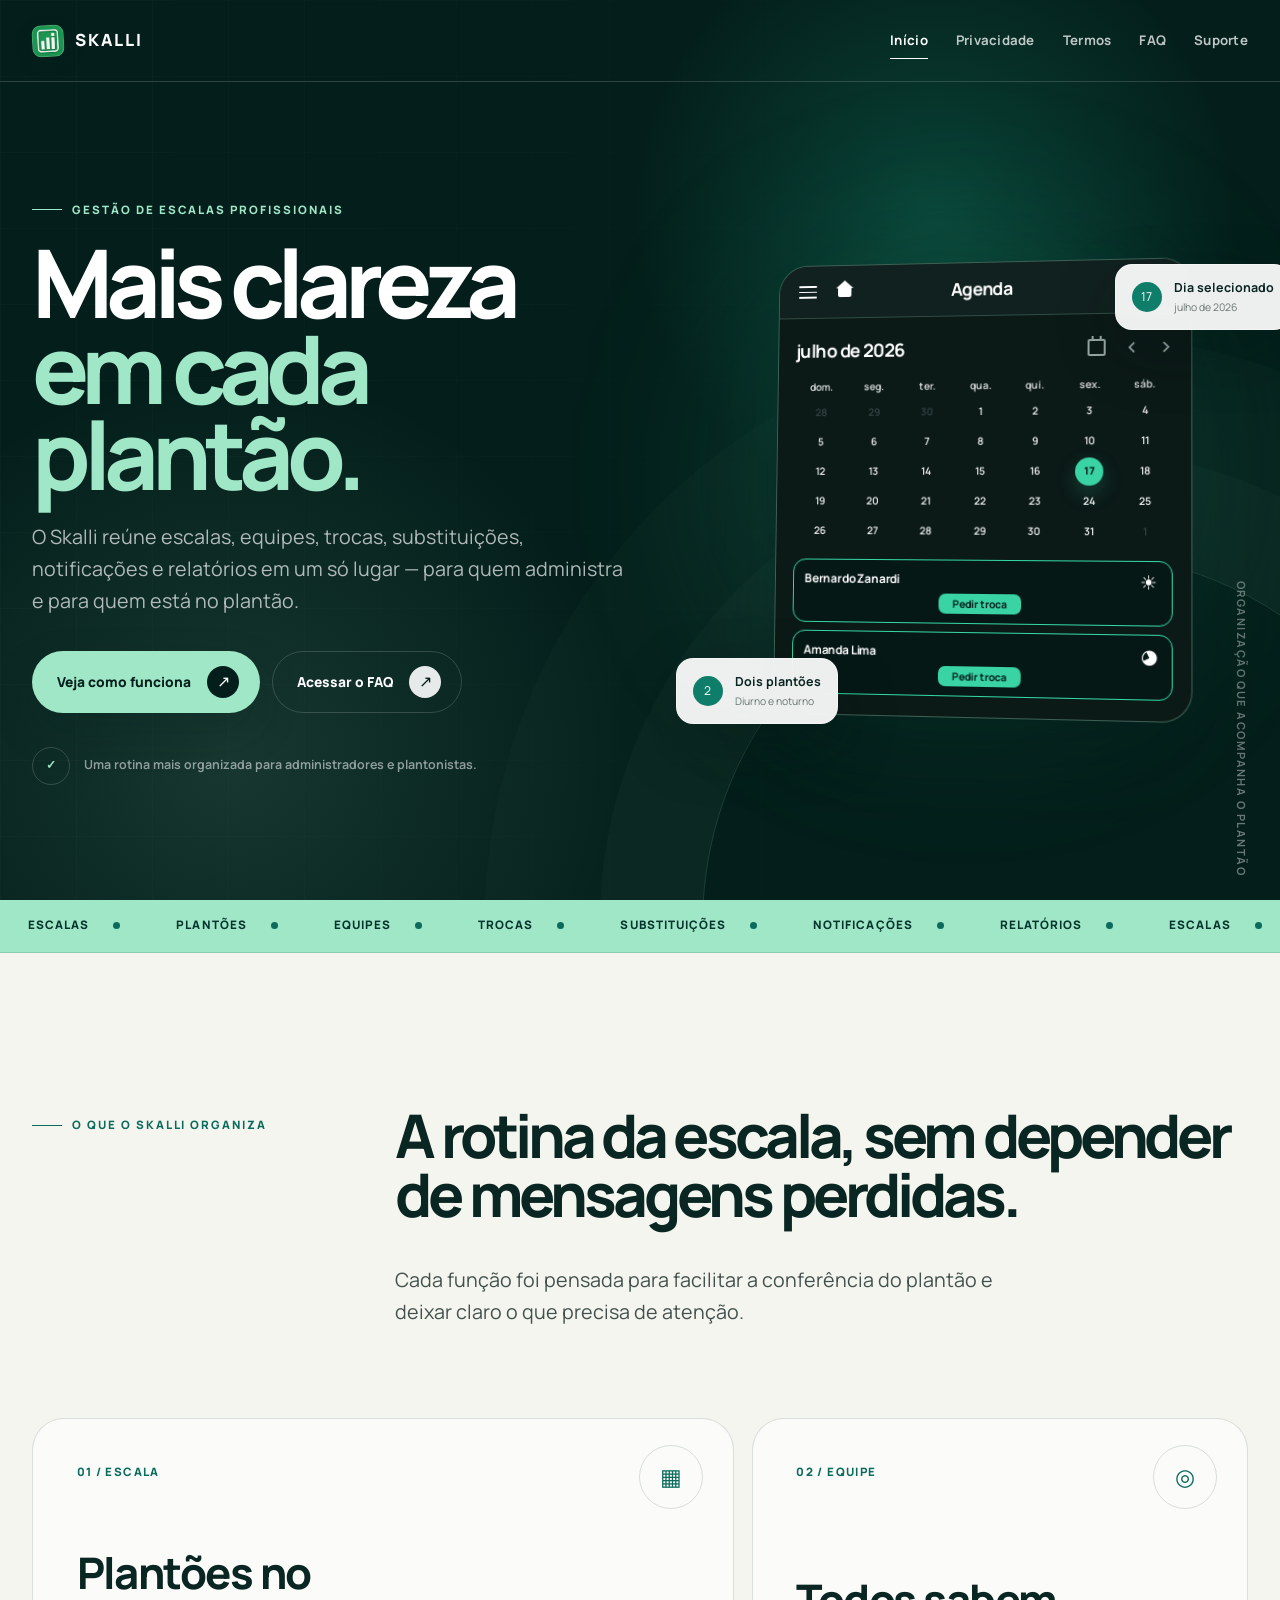
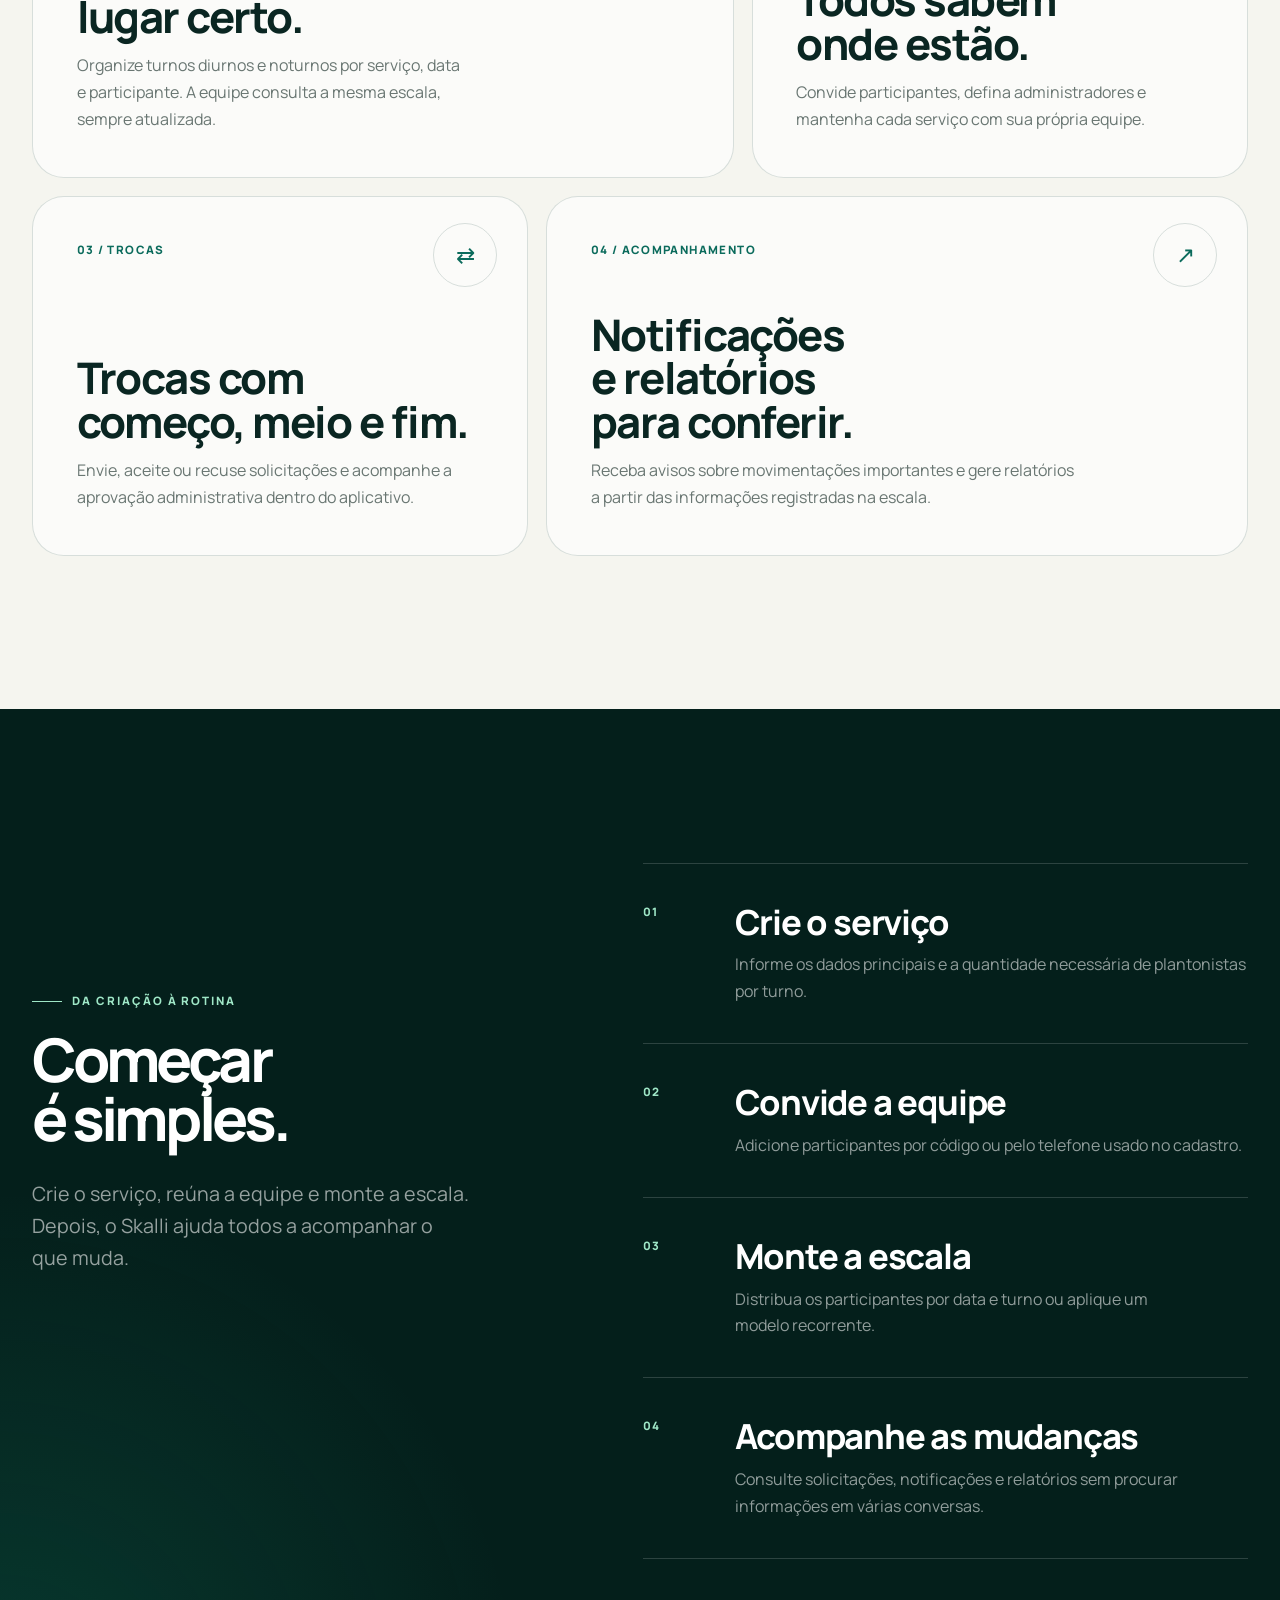
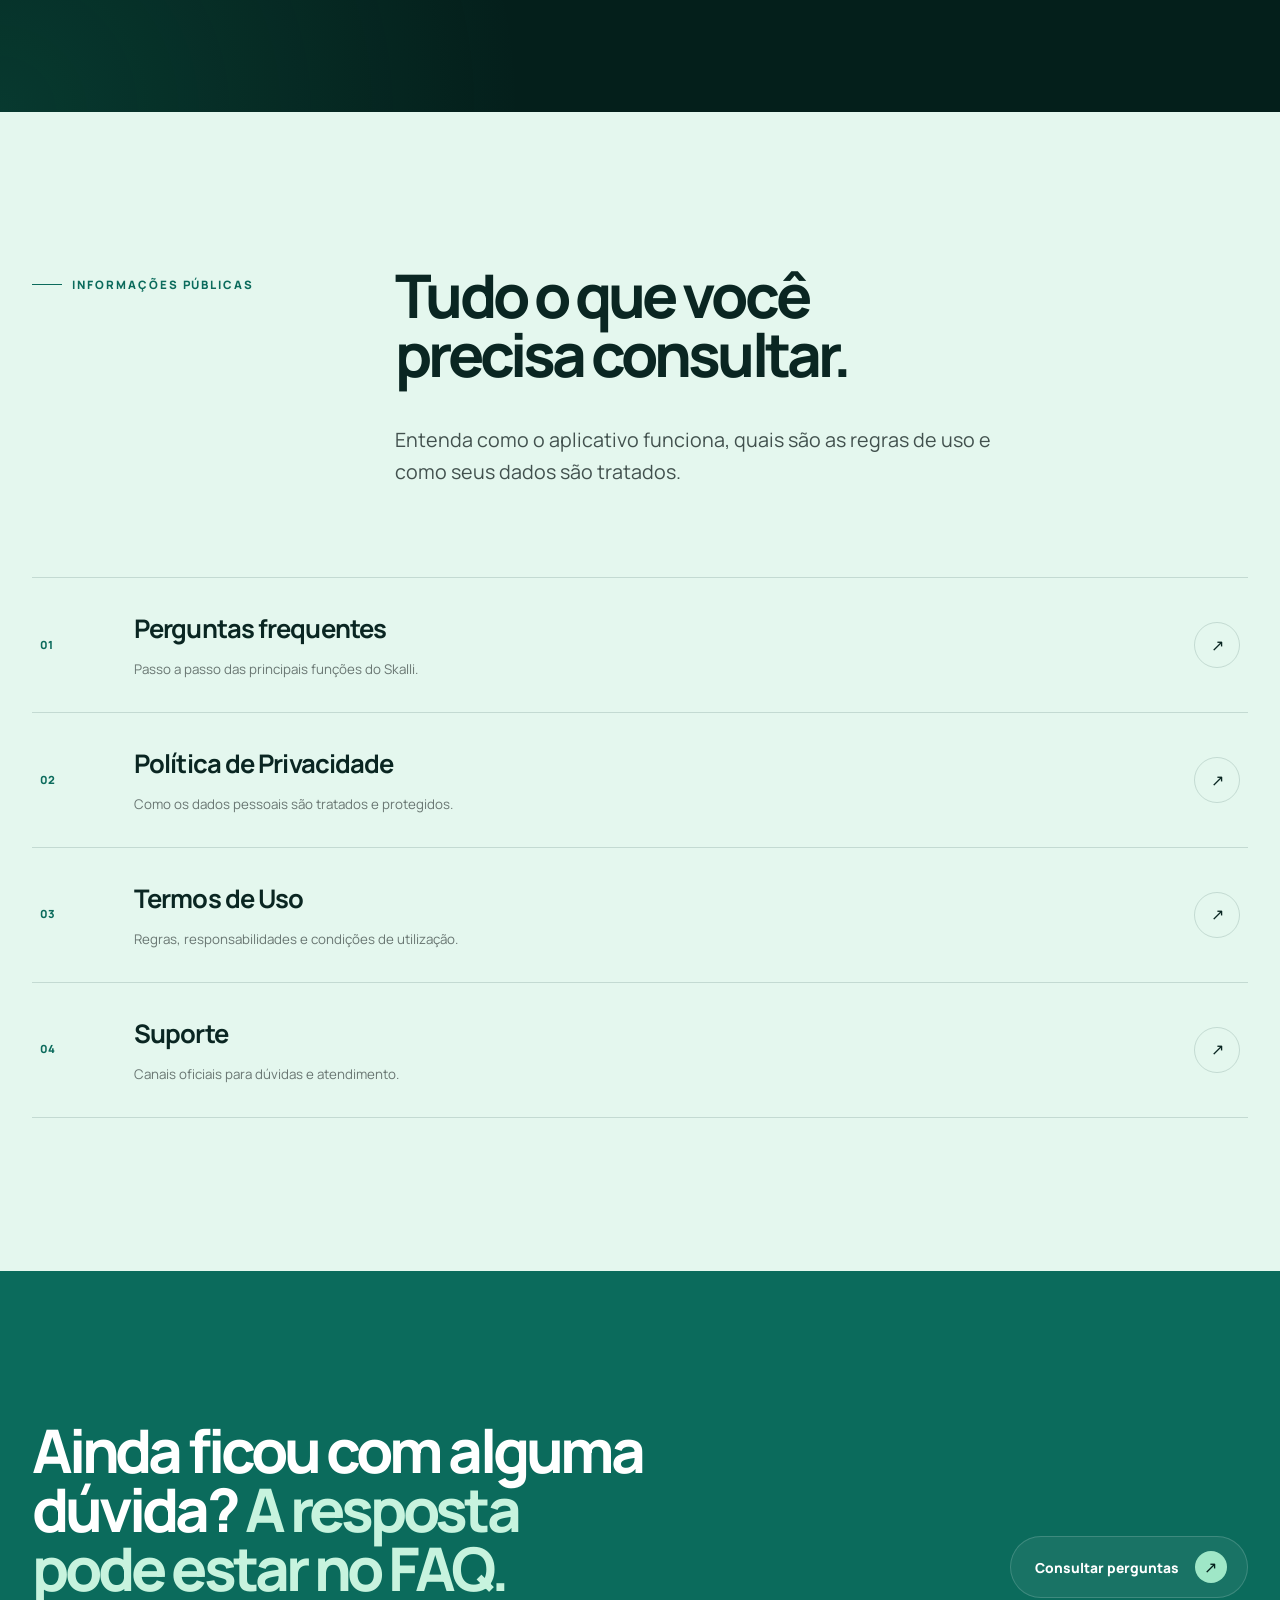
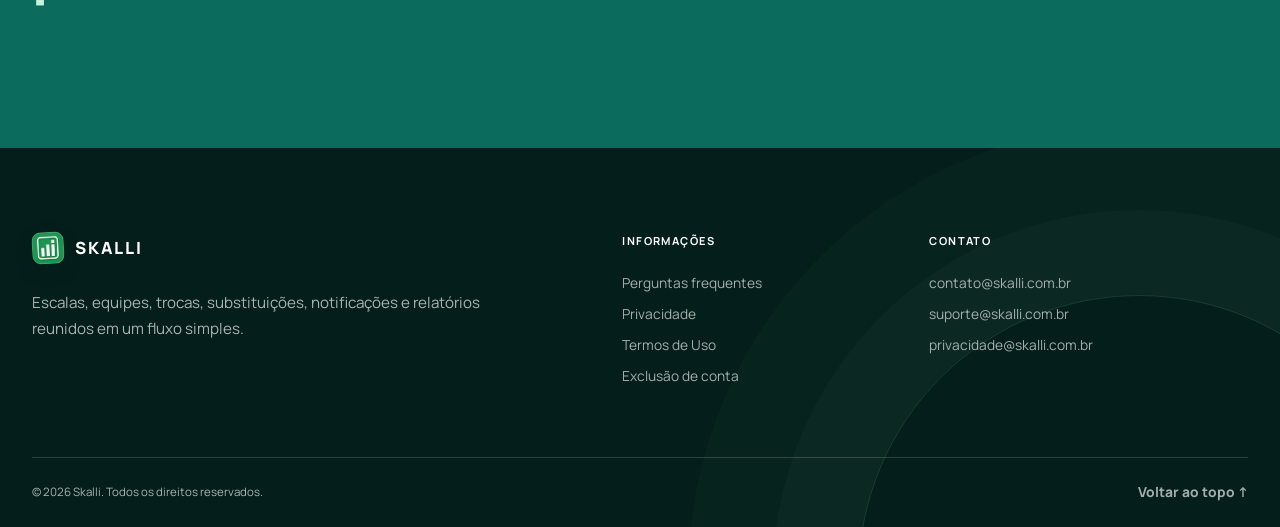
==== commit 4f4dcc54: "Add files via upload" ====
--- a/index.html
+++ b/index.html
@@ -15,7 +15,7 @@
   <header class="site-header">
     <div class="container header-inner">
       <a class="brand" href="" aria-label="Skalli — início">
-        <span class="brand-mark" aria-hidden="true"><i></i><i></i><i></i></span>
+        <span class="brand-mark" aria-hidden="true"><img src="assets/images/skalli-logo.webp" alt=""></span>
         <span>Skalli</span>
       </a>
       <button class="nav-toggle" type="button" aria-label="Abrir menu" aria-controls="site-nav" aria-expanded="false">
@@ -48,48 +48,48 @@
           </div>
         </div>
 
-        <div class="hero-product" aria-label="Exemplo visual de uma escala organizada no Skalli" data-reveal>
+        <div class="hero-product" aria-label="Exemplo visual da agenda mensal do Skalli, com calendário e plantões do dia selecionado" data-reveal>
           <div class="product-glow" aria-hidden="true"></div>
-          <div class="product-window">
-            <div class="window-bar">
-              <span>Agenda do serviço</span>
-              <span class="window-dots" aria-hidden="true"><i></i><i></i><i></i></span>
+          <div class="product-window agenda-window">
+            <div class="agenda-topbar">
+              <span class="agenda-menu" aria-hidden="true"><i></i><i></i><i></i></span>
+              <span class="agenda-home" aria-hidden="true">◆</span>
+              <strong>Agenda</strong>
             </div>
-            <div class="product-body">
-              <div class="service-head">
-                <div><small>Serviço atual</small><strong>Plantão Central</strong></div>
-                <span class="status-pill">Escala completa</span>
+            <div class="agenda-body">
+              <div class="month-head">
+                <strong>julho de 2026</strong>
+                <span class="month-controls" aria-hidden="true"><i class="calendar-mini"></i><b>‹</b><b>›</b></span>
               </div>
-              <div class="week-row" aria-label="Semana de 14 a 20 de julho">
-                <span class="day">SEG <b>14</b></span>
-                <span class="day">TER <b>15</b></span>
-                <span class="day is-active">QUA <b>16</b></span>
-                <span class="day">QUI <b>17</b></span>
-                <span class="day">SEX <b>18</b></span>
-                <span class="day">SÁB <b>19</b></span>
-                <span class="day">DOM <b>20</b></span>
+              <div class="calendar-weekdays" aria-hidden="true"><span>dom.</span><span>seg.</span><span>ter.</span><span>qua.</span><span>qui.</span><span>sex.</span><span>sáb.</span></div>
+              <div class="calendar-days" aria-label="Calendário de julho de 2026; dia 17 selecionado">
+                <span class="is-muted">28</span><span class="is-muted">29</span><span class="is-muted">30</span><span>1</span><span>2</span><span>3</span><span>4</span>
+                <span>5</span><span>6</span><span>7</span><span>8</span><span>9</span><span>10</span><span>11</span>
+                <span>12</span><span>13</span><span>14</span><span>15</span><span>16</span><span class="is-selected">17</span><span>18</span>
+                <span>19</span><span>20</span><span>21</span><span>22</span><span>23</span><span>24</span><span>25</span>
+                <span>26</span><span>27</span><span>28</span><span>29</span><span>30</span><span>31</span><span class="is-muted">1</span>
               </div>
-              <div class="shift-list">
-                <div class="shift-item">
-                  <span class="shift-icon" aria-hidden="true">☀</span>
-                  <span class="shift-info"><small>Turno diurno</small><strong>Dra. Marina Alves</strong></span>
-                  <span class="shift-time">07h–19h</span>
+              <div class="agenda-shifts">
+                <div class="agenda-shift-card">
+                  <strong>Bernardo Zanardi</strong>
+                  <span class="shift-symbol sun-symbol" aria-label="Turno diurno"></span>
+                  <span class="swap-button">Pedir troca</span>
                 </div>
-                <div class="shift-item">
-                  <span class="shift-icon night" aria-hidden="true">◐</span>
-                  <span class="shift-info"><small>Turno noturno</small><strong>Dr. Paulo Mendes</strong></span>
-                  <span class="shift-time">19h–07h</span>
+                <div class="agenda-shift-card">
+                  <strong>Amanda Lima</strong>
+                  <span class="shift-symbol moon-symbol" aria-label="Turno noturno"></span>
+                  <span class="swap-button">Pedir troca</span>
                 </div>
               </div>
             </div>
           </div>
           <div class="floating-card card-a" aria-hidden="true">
-            <span class="check">✓</span>
-            <span><strong>Troca aprovada</strong><small>A escala foi atualizada</small></span>
+            <span class="check">17</span>
+            <span><strong>Dia selecionado</strong><small>julho de 2026</small></span>
           </div>
           <div class="floating-card card-b" aria-hidden="true">
-            <span class="check">↗</span>
-            <span><strong>Relatório pronto</strong><small>Período selecionado</small></span>
+            <span class="check">2</span>
+            <span><strong>Dois plantões</strong><small>Diurno e noturno</small></span>
           </div>
         </div>
       </div>
@@ -179,7 +179,7 @@
     <div class="container footer-grid">
       <div>
         <a class="brand footer-brand" href="" aria-label="Skalli — início">
-          <span class="brand-mark" aria-hidden="true"><i></i><i></i><i></i></span>
+          <span class="brand-mark" aria-hidden="true"><img src="assets/images/skalli-logo.webp" alt=""></span>
           <span>Skalli</span>
         </a>
         <p>Escalas, equipes, trocas, substituições, notificações e relatórios reunidos em um fluxo simples.</p>
--- a/assets/css/styles.css
+++ b/assets/css/styles.css
@@ -185,55 +185,29 @@
 }
 
 .brand-mark {
-  position: relative;
-  display: grid;
-  width: 28px;
-  height: 28px;
+  display: block;
+  width: 32px;
+  height: 32px;
   overflow: hidden;
-  place-items: center;
-  border-radius: 8px;
-  background: var(--green-700);
-  transform: rotate(-4deg);
-  transition: transform .45s var(--ease-out), background .3s ease;
-}
-
-.home-page .site-header:not(.is-scrolled) .brand-mark {
-  background: var(--mint-300);
+  flex: 0 0 32px;
+  border: 1px solid rgba(255, 255, 255, .18);
+  border-radius: 9px;
+  background: #18934e;
+  box-shadow: 0 7px 18px rgba(4, 31, 27, .18);
+  transform: rotate(-3deg);
+  transition: transform .45s var(--ease-out), box-shadow .35s ease;
 }
 
 .brand:hover .brand-mark {
-  transform: rotate(4deg) scale(1.05);
-}
-
-.brand-mark i {
-  position: absolute;
-  bottom: 6px;
-  width: 3px;
-  border-radius: 3px 3px 0 0;
-  background: var(--white);
-}
-
-.home-page .site-header:not(.is-scrolled) .brand-mark i {
-  background: var(--forest-950);
-}
-
-.brand-mark i:nth-child(1) { left: 7px; height: 8px; }
-.brand-mark i:nth-child(2) { left: 12px; height: 14px; }
-.brand-mark i:nth-child(3) { left: 17px; height: 11px; }
-
-.brand-mark::after {
-  position: absolute;
-  top: 5px;
-  right: 6px;
-  width: 4px;
-  height: 4px;
-  border-radius: 50%;
-  content: "";
-  background: var(--mint-300);
-}
-
-.home-page .site-header:not(.is-scrolled) .brand-mark::after {
-  background: var(--green-700);
+  box-shadow: 0 10px 24px rgba(4, 31, 27, .24);
+  transform: rotate(2deg) scale(1.06);
+}
+
+.brand-mark img {
+  display: block;
+  width: 100%;
+  height: 100%;
+  object-fit: cover;
 }
 
 .site-nav {
@@ -605,173 +579,216 @@
   position: absolute;
   top: 50%;
   left: 50%;
-  width: min(100%, 490px);
+  width: min(100%, 420px);
   overflow: hidden;
-  border: 1px solid rgba(255, 255, 255, .2);
+  border: 1px solid rgba(159, 231, 199, .34);
   border-radius: 30px;
-  color: var(--ink);
-  background: rgba(248, 250, 247, .96);
+  color: var(--white);
+  background: #0b1917;
   box-shadow: var(--shadow-deep);
   transform: translate(-50%, -50%) rotateY(-8deg) rotateX(3deg);
   transform-style: preserve-3d;
   transition: transform .3s ease-out;
 }
 
-.window-bar {
+.agenda-topbar {
+  position: relative;
   display: flex;
   align-items: center;
+  height: 54px;
+  gap: 20px;
+  padding: 0 20px;
+  border-bottom: 1px solid rgba(159, 231, 199, .22);
+  background: #11211f;
+}
+
+.agenda-topbar strong {
+  position: absolute;
+  left: 50%;
+  color: var(--white);
+  font-size: 1.12rem;
+  letter-spacing: -.035em;
+  transform: translateX(-50%);
+}
+
+.agenda-menu {
+  display: grid;
+  width: 19px;
+  gap: 4px;
+}
+
+.agenda-menu i {
+  display: block;
+  width: 19px;
+  height: 1.5px;
+  border-radius: 2px;
+  background: var(--white);
+}
+
+.agenda-home {
+  position: relative;
+  display: block;
+  width: 14px;
+  height: 11px;
+  margin-left: 2px;
+  border-radius: 1px 1px 2px 2px;
+  background: var(--white);
+  font-size: 0;
+}
+
+.agenda-home::before {
+  position: absolute;
+  top: -6px;
+  left: -2px;
+  width: 0;
+  height: 0;
+  border-right: 9px solid transparent;
+  border-bottom: 8px solid var(--white);
+  border-left: 9px solid transparent;
+  content: "";
+}
+
+.agenda-body {
+  padding: 18px 18px 20px;
+}
+
+.month-head {
+  display: flex;
+  align-items: center;
   justify-content: space-between;
-  padding: 17px 20px;
-  border-bottom: 1px solid var(--line);
-  color: var(--muted);
-  background: rgba(255, 255, 255, .7);
-  font-size: .72rem;
-  font-weight: 750;
-  letter-spacing: .08em;
-  text-transform: uppercase;
-}
-
-.window-dots {
+  gap: 18px;
+  margin-bottom: 13px;
+}
+
+.month-head > strong {
+  font-size: 1.16rem;
+  letter-spacing: -.03em;
+}
+
+.month-controls {
   display: flex;
-  gap: 5px;
-}
-
-.window-dots i {
-  width: 6px;
-  height: 6px;
+  align-items: center;
+  gap: 19px;
+  color: #98a8a5;
+}
+
+.month-controls b {
+  font-size: 1.42rem;
+  font-weight: 500;
+  line-height: 1;
+}
+
+.calendar-mini {
+  position: relative;
+  display: block;
+  width: 18px;
+  height: 17px;
+  border: 2px solid #98a8a5;
+  border-radius: 2px;
+}
+
+.calendar-mini::before {
+  position: absolute;
+  top: -5px;
+  right: 2px;
+  left: 2px;
+  height: 4px;
+  border-right: 2px solid #98a8a5;
+  border-left: 2px solid #98a8a5;
+  content: "";
+}
+
+.calendar-weekdays,
+.calendar-days {
+  display: grid;
+  grid-template-columns: repeat(7, 1fr);
+  align-items: center;
+  text-align: center;
+}
+
+.calendar-weekdays {
+  margin-bottom: 3px;
+  color: rgba(255, 255, 255, .78);
+  font-size: .65rem;
+  font-weight: 700;
+}
+
+.calendar-days {
+  gap: 2px 0;
+  margin-bottom: 14px;
+  color: rgba(255, 255, 255, .9);
+  font-size: .65rem;
+  font-weight: 650;
+}
+
+.calendar-days span {
+  display: grid;
+  width: 28px;
+  height: 28px;
+  place-items: center;
+  justify-self: center;
   border-radius: 50%;
-  background: var(--line);
-}
-
-.product-body {
-  padding: 24px;
-}
-
-.service-head {
-  display: flex;
-  align-items: flex-start;
-  justify-content: space-between;
-  gap: 24px;
-  margin-bottom: 26px;
-}
-
-.service-head small,
-.shift-info small {
-  display: block;
-  margin-bottom: 5px;
-  color: var(--muted);
-  font-size: .69rem;
-  font-weight: 750;
-  letter-spacing: .08em;
-  text-transform: uppercase;
-}
-
-.service-head strong {
-  display: block;
-  color: var(--forest-900);
-  font-size: 1.18rem;
-  letter-spacing: -.03em;
-}
-
-.status-pill {
-  display: inline-flex;
-  align-items: center;
-  gap: 7px;
-  padding: 7px 10px;
-  border-radius: 999px;
-  color: var(--forest-900);
-  background: var(--mint-200);
+}
+
+.calendar-days .is-muted {
+  color: #314341;
+}
+
+.calendar-days .is-selected {
+  color: var(--forest-950);
+  background: #39d3a4;
+  font-weight: 800;
+  box-shadow: 0 8px 20px rgba(57, 211, 164, .22);
+}
+
+.agenda-shifts {
+  display: grid;
+  gap: 8px;
+}
+
+.agenda-shift-card {
+  display: grid;
+  grid-template-columns: 1fr auto;
+  grid-template-rows: auto auto;
+  align-items: center;
+  min-height: 64px;
+  padding: 9px 11px 8px;
+  border: 1px solid #35d9a6;
+  border-radius: 13px;
+  background: rgba(4, 25, 22, .7);
+}
+
+.agenda-shift-card strong {
+  align-self: start;
+  color: var(--white);
+  font-size: .75rem;
+  letter-spacing: -.015em;
+}
+
+.shift-symbol {
+  display: grid;
+  width: 24px;
+  height: 24px;
+  place-items: center;
+  color: var(--white);
+  font-size: 1.2rem;
+  line-height: 1;
+}
+
+.sun-symbol::before { content: "☀"; }
+.moon-symbol::before { content: "◕"; transform: rotate(-26deg); }
+
+.swap-button {
+  grid-column: 1 / 3;
+  grid-row: 2;
+  justify-self: center;
+  padding: 3px 14px;
+  border-radius: 7px;
+  color: var(--forest-950);
+  background: #39d3a4;
   font-size: .65rem;
-  font-weight: 800;
-}
-
-.status-pill::before {
-  width: 6px;
-  height: 6px;
-  border-radius: 50%;
-  content: "";
-  background: var(--green-600);
-}
-
-.week-row {
-  display: grid;
-  grid-template-columns: repeat(7, 1fr);
-  gap: 6px;
-  margin-bottom: 22px;
-}
-
-.day {
-  display: grid;
-  min-width: 0;
-  height: 60px;
-  place-items: center;
-  border: 1px solid var(--line);
-  border-radius: 13px;
-  color: var(--muted);
-  background: var(--white);
-  font-size: .68rem;
-  font-weight: 700;
-  line-height: 1.15;
-}
-
-.day b {
-  display: block;
-  color: var(--ink);
-  font-size: .92rem;
-}
-
-.day.is-active {
-  color: rgba(255, 255, 255, .72);
-  border-color: var(--forest-900);
-  background: var(--forest-900);
-  transform: translateY(-5px);
-  box-shadow: 0 12px 24px rgba(7, 53, 46, .22);
-}
-
-.day.is-active b {
-  color: var(--white);
-}
-
-.shift-list {
-  display: grid;
-  gap: 10px;
-}
-
-.shift-item {
-  display: grid;
-  grid-template-columns: 42px 1fr auto;
-  align-items: center;
-  gap: 13px;
-  padding: 13px;
-  border: 1px solid var(--line);
-  border-radius: 16px;
-  background: var(--white);
-}
-
-.shift-icon {
-  display: grid;
-  width: 42px;
-  height: 42px;
-  place-items: center;
-  border-radius: 12px;
-  color: var(--green-700);
-  background: var(--mint-100);
-}
-
-.shift-icon.night {
-  color: #725a22;
-  background: #f7edcf;
-}
-
-.shift-info strong {
-  color: var(--ink);
-  font-size: .85rem;
-}
-
-.shift-time {
-  color: var(--muted);
-  font-size: .72rem;
-  font-weight: 700;
+  font-weight: 720;
+  line-height: 1.35;
 }
 
 .floating-card {
@@ -1853,9 +1870,7 @@
   .day b { font-size: .78rem; }
   .shift-item { grid-template-columns: 36px 1fr auto; padding: 10px; }
   .shift-icon { width: 36px; height: 36px; }
-  .floating-card { padding: 10px 12px; }
-  .floating-card.card-a { top: 5%; right: -1%; }
-  .floating-card.card-b { bottom: 2%; left: -1%; }
+  .floating-card { display: none; }
   .hero-index { display: none; }
 
   .section { padding: 90px 0; }
